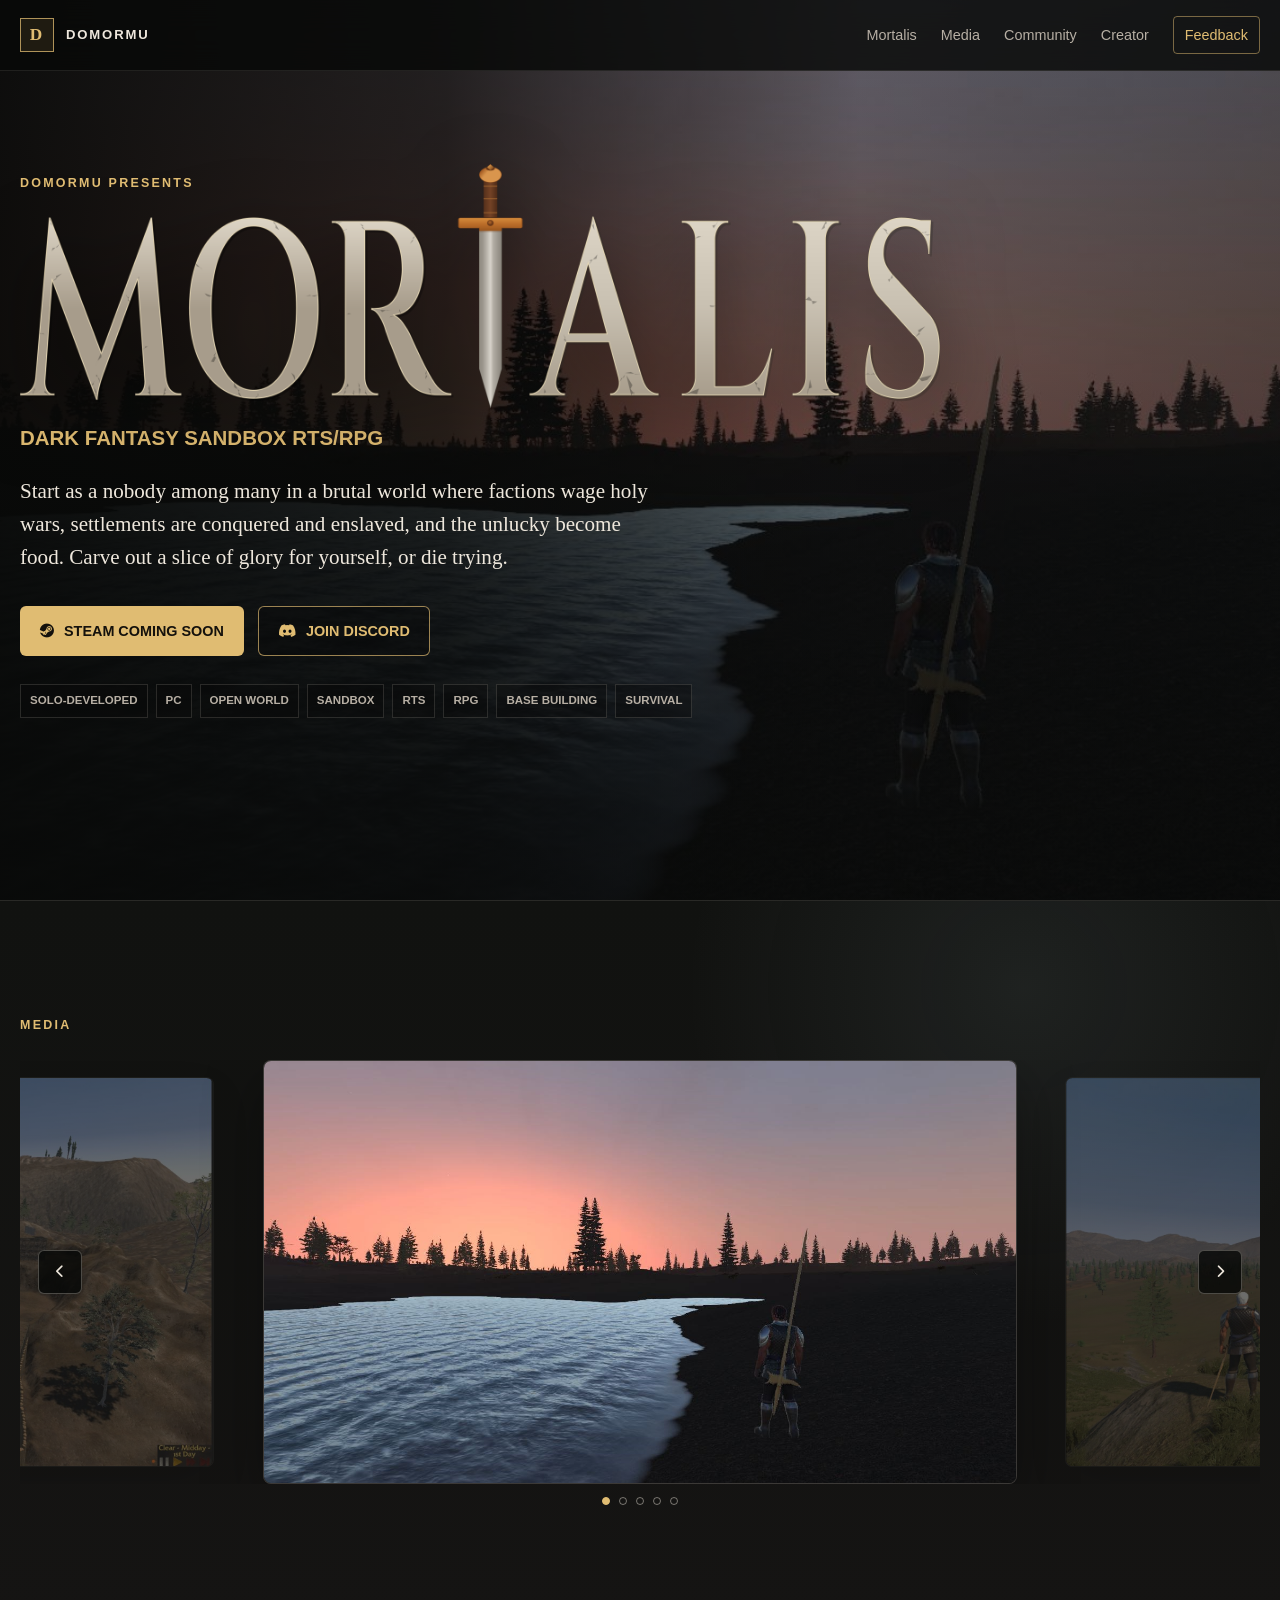
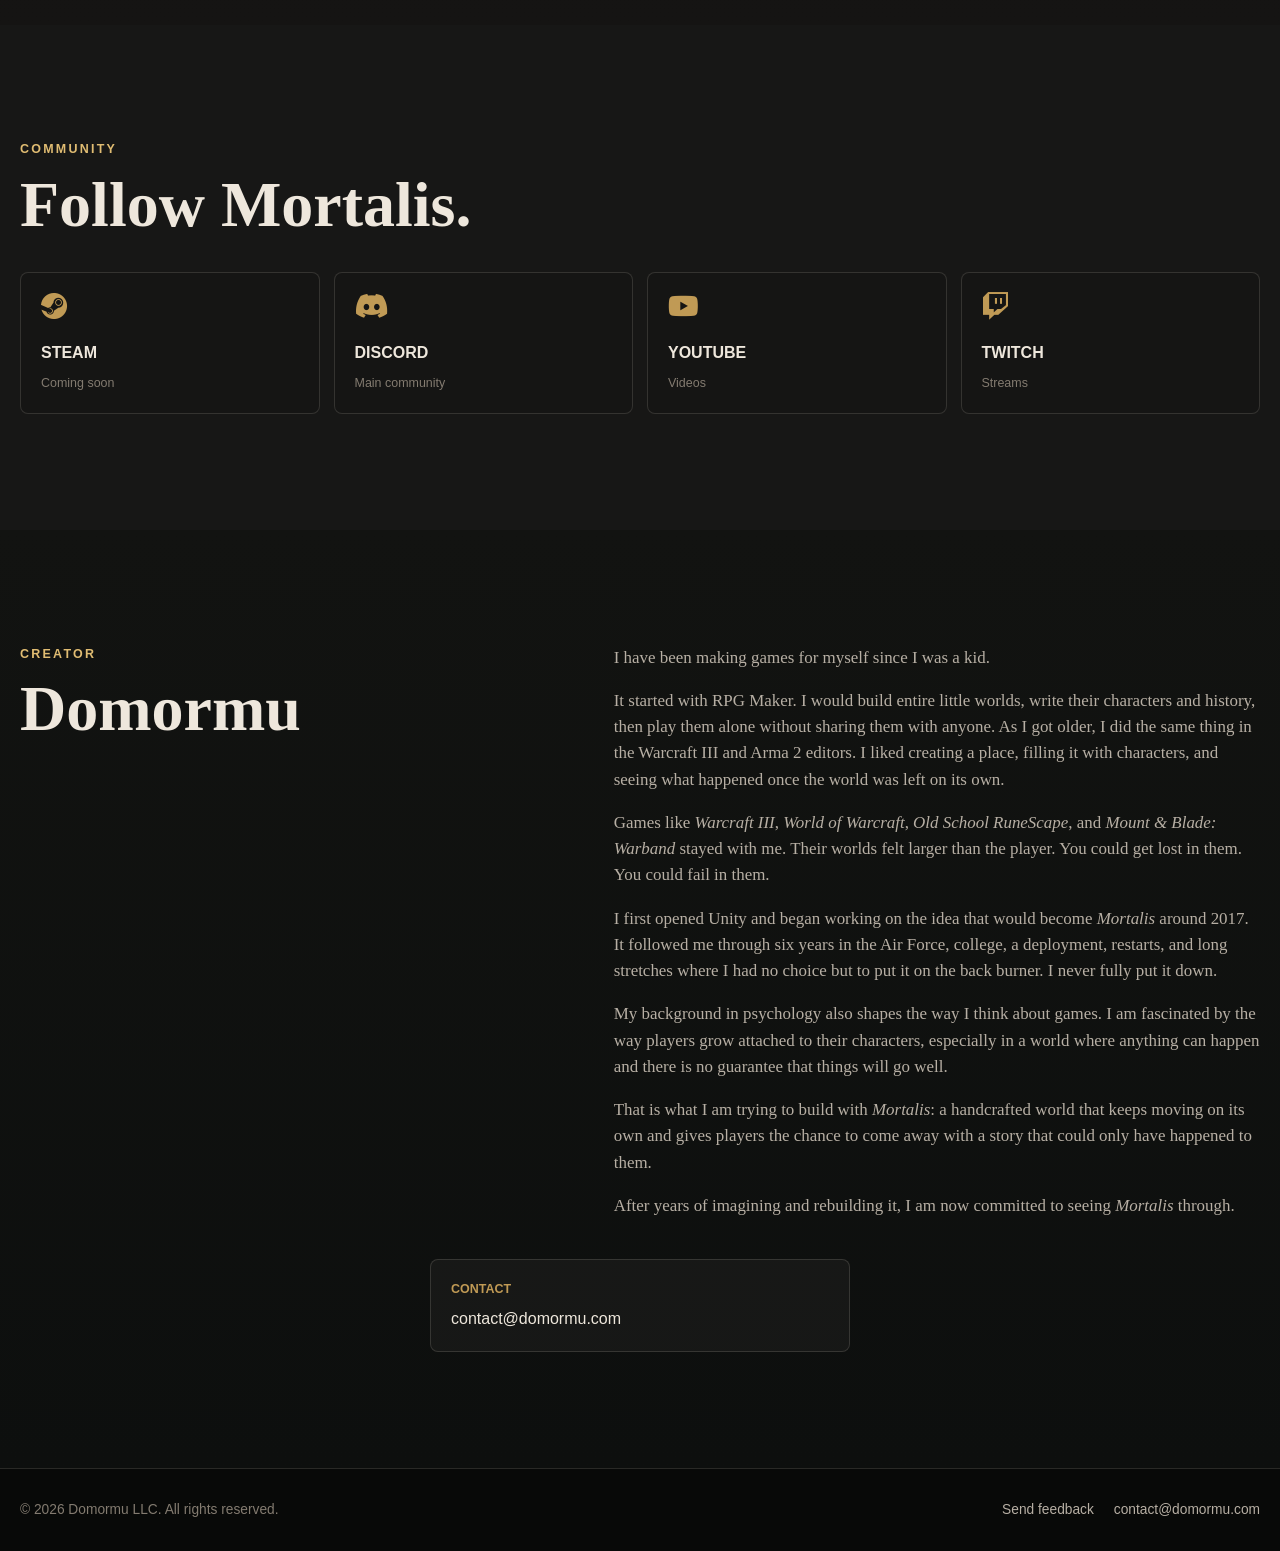
==== index.html @ a72c2c5a "Add Mortalis feedback page" ====
<!DOCTYPE html>
<html lang="en">
<head>
    <meta charset="UTF-8">
    <meta name="viewport" content="width=device-width, initial-scale=1.0">
    <meta name="description" content="Mortalis is a dark fantasy sandbox RTS/RPG from Domormu. Start as a nobody in a brutal world of holy wars, conquest, slavery, hunger, and survival.">
    <meta name="theme-color" content="#0d0f0e">
    <link rel="canonical" href="https://www.domormu.com/">

    <meta property="og:type" content="website">
    <meta property="og:title" content="Mortalis | Domormu">
    <meta property="og:description" content="Start as a nobody in a brutal dark fantasy sandbox where factions wage holy wars and survival comes before glory.">
    <meta property="og:url" content="https://www.domormu.com/">
    <meta property="og:image" content="https://www.domormu.com/assets/mortalis-hero-dusk.jpg">
    <meta property="og:image:alt" content="A lone character standing beside a lake at dusk in Mortalis">

    <meta name="twitter:card" content="summary_large_image">
    <meta name="twitter:title" content="Mortalis | Domormu">
    <meta name="twitter:description" content="A dark fantasy sandbox RTS/RPG by solo developer Domormu.">
    <meta name="twitter:image" content="https://www.domormu.com/assets/mortalis-hero-dusk.jpg">
    <meta name="twitter:image:alt" content="A lone character standing beside a lake at dusk in Mortalis">

    <title>Mortalis | Dark Fantasy Sandbox RTS/RPG by Domormu</title>

    <link rel="stylesheet" href="style.css?v=site-5">
    <script src="media-carousel.js?v=carousel-3" defer></script>
    <link rel="stylesheet" href="https://cdnjs.cloudflare.com/ajax/libs/font-awesome/6.5.2/css/all.min.css">

    <script type="application/ld+json">
    {
        "@context": "https://schema.org",
        "@type": "VideoGame",
        "name": "Mortalis",
        "genre": ["Dark fantasy", "Sandbox", "RTS", "RPG"],
        "gamePlatform": "PC",
        "url": "https://www.domormu.com/",
        "publisher": {
            "@type": "Organization",
            "name": "Domormu LLC",
            "url": "https://www.domormu.com/",
            "email": "contact@domormu.com"
        }
    }
    </script>
</head>
<body>
    <header class="site-header">
        <div class="container header-inner">
            <a class="brand" href="#about" aria-label="Domormu home">
                <span class="brand-mark">D</span>
                <span class="brand-text">Domormu</span>
            </a>

            <nav class="site-nav" aria-label="Primary navigation">
                <a href="#about">Mortalis</a>
                <a href="#media">Media</a>
                <a href="#community">Community</a>
                <a href="#creator">Creator</a>
                <a class="nav-feedback" href="/feedback/">Feedback</a>
            </nav>
        </div>
    </header>

    <main id="top">
        <section id="about" class="hero" aria-labelledby="hero-title">
            <div class="hero-backdrop" aria-hidden="true"></div>
            <div class="container hero-grid">
                <div class="hero-copy">
                    <div class="hero-brand-lockup">
                        <p class="eyebrow">Domormu presents</p>
                        <h1 id="hero-title" class="hero-title">
                            <span class="visually-hidden">Mortalis</span>
                            <img
                                class="hero-logo"
                                src="assets/mortalis-logo.png"
                                alt=""
                                width="2048"
                                height="542"
                                decoding="async">
                        </h1>
                    </div>
                    <p class="hero-subtitle">Dark fantasy sandbox RTS/RPG</p>
                    <p class="hero-text">
                        Start as a nobody among many in a brutal world where factions wage
                        holy wars, settlements are conquered and enslaved, and the unlucky
                        become food. Carve out a slice of glory for yourself, or die trying.
                    </p>

                    <div class="hero-actions" aria-label="Mortalis links">
                        <a class="button primary" href="#about" aria-label="Steam page coming soon">
                            <i class="fa-brands fa-steam" aria-hidden="true"></i>
                            Steam Coming Soon
                        </a>
                        <a class="button secondary" href="https://discord.gg/8gwk2HYz9w" target="_blank" rel="noopener noreferrer">
                            <i class="fa-brands fa-discord" aria-hidden="true"></i>
                            Join Discord
                        </a>
                    </div>

                    <div class="hero-meta" aria-label="Project details">
                        <span>Solo-developed</span>
                        <span>PC</span>
                        <span>Open World</span>
                        <span>Sandbox</span>
                        <span>RTS</span>
                        <span>RPG</span>
                        <span>Base Building</span>
                        <span>Survival</span>
                    </div>
                </div>
            </div>
        </section>

        <section id="media" class="section media-section">
            <div class="container media-heading">
                <p class="eyebrow">Media</p>
            </div>

            <div
                class="container media-carousel"
                data-carousel
                role="region"
                aria-roledescription="carousel"
                aria-label="Mortalis screenshots">
                <div class="media-stage">
                    <div
                        class="media-viewport"
                        data-carousel-viewport
                        tabindex="0"
                        aria-label="Screenshot carousel">
                        <figure class="media-slide" data-carousel-slide>
                            <div class="media-frame">
                                <img
                                    src="assets/mortalis-hero-dusk.jpg"
                                    alt="A lone character standing beside a lake at dusk in Mortalis"
                                    width="1512"
                                    height="795"
                                    loading="lazy"
                                    decoding="async">
                            </div>
                        </figure>

                        <figure class="media-slide" data-carousel-slide>
                            <div class="media-frame">
                                <img
                                    src="assets/mortalis-world-overlook.jpg"
                                    alt="A lone traveler overlooking a lake, forest, and distant mountains in Mortalis"
                                    width="1920"
                                    height="1080"
                                    loading="lazy"
                                    decoding="async">
                            </div>
                        </figure>

                        <figure class="media-slide" data-carousel-slide>
                            <div class="media-frame">
                                <img
                                    src="assets/mortalis-formation-pre-alpha.jpg"
                                    alt="A spear formation facing another group on a wilderness road in Mortalis"
                                    width="1920"
                                    height="1080"
                                    loading="lazy"
                                    decoding="async">
                            </div>
                        </figure>

                        <figure class="media-slide" data-carousel-slide>
                            <div class="media-frame">
                                <img
                                    src="assets/mortalis-dialogue-pre-alpha.jpg"
                                    alt="A conversation with Lady Aemilia Varentos outside an imperial hall in Mortalis"
                                    width="1920"
                                    height="1080"
                                    loading="lazy"
                                    decoding="async">
                            </div>
                        </figure>

                        <figure class="media-slide" data-carousel-slide>
                            <div class="media-frame">
                                <img
                                    src="assets/mortalis-settlement-pre-alpha.jpg"
                                    alt="An overhead view of a fortified settlement and its inhabitants in Mortalis"
                                    width="1920"
                                    height="1080"
                                    loading="lazy"
                                    decoding="async">
                            </div>
                        </figure>
                    </div>

                    <button
                        class="media-arrow media-arrow-previous"
                        type="button"
                        data-carousel-previous
                        aria-label="Previous screenshot">
                        <i class="fa-solid fa-chevron-left" aria-hidden="true"></i>
                    </button>
                    <button
                        class="media-arrow media-arrow-next"
                        type="button"
                        data-carousel-next
                        aria-label="Next screenshot">
                        <i class="fa-solid fa-chevron-right" aria-hidden="true"></i>
                    </button>
                </div>

                <div class="media-dots" role="group" aria-label="Choose screenshot">
                    <button
                        class="media-dot"
                        type="button"
                        data-carousel-dot
                        aria-label="Show screenshot 1"
                        aria-current="true"></button>
                    <button
                        class="media-dot"
                        type="button"
                        data-carousel-dot
                        aria-label="Show screenshot 2"
                        aria-current="false"></button>
                    <button
                        class="media-dot"
                        type="button"
                        data-carousel-dot
                        aria-label="Show screenshot 3"
                        aria-current="false"></button>
                    <button
                        class="media-dot"
                        type="button"
                        data-carousel-dot
                        aria-label="Show screenshot 4"
                        aria-current="false"></button>
                    <button
                        class="media-dot"
                        type="button"
                        data-carousel-dot
                        aria-label="Show screenshot 5"
                        aria-current="false"></button>
                </div>
            </div>
        </section>

        <section id="community" class="section community-section">
            <div class="container">
                <div class="section-heading">
                    <p class="eyebrow">Community</p>
                    <h2>Follow Mortalis.</h2>
                </div>

                <div class="link-grid">
                    <a href="#about" class="social-link" aria-label="Steam page coming soon">
                        <i class="fa-brands fa-steam" aria-hidden="true"></i>
                        <span>Steam</span>
                        <small>Coming soon</small>
                    </a>
                    <a href="https://discord.gg/8gwk2HYz9w" target="_blank" rel="noopener noreferrer" class="social-link">
                        <i class="fa-brands fa-discord" aria-hidden="true"></i>
                        <span>Discord</span>
                        <small>Main community</small>
                    </a>
                    <a href="https://www.youtube.com/@Domormu" target="_blank" rel="noopener noreferrer" class="social-link">
                        <i class="fa-brands fa-youtube" aria-hidden="true"></i>
                        <span>YouTube</span>
                        <small>Videos</small>
                    </a>
                    <a href="https://www.twitch.tv/domormu" target="_blank" rel="noopener noreferrer" class="social-link">
                        <i class="fa-brands fa-twitch" aria-hidden="true"></i>
                        <span>Twitch</span>
                        <small>Streams</small>
                    </a>
                </div>
            </div>
        </section>

        <section id="creator" class="section creator-section">
            <div class="container split">
                <div>
                    <p class="eyebrow">Creator</p>
                    <h2>Domormu</h2>
                </div>
                <div class="section-copy">
                    <p>
                        I have been making games for myself since I was a kid.
                    </p>
                    <p>
                        It started with RPG Maker. I would build entire little worlds, write their
                        characters and history, then play them alone without sharing them with anyone.
                        As I got older, I did the same thing in the Warcraft III and Arma 2 editors.
                        I liked creating a place, filling it with characters, and seeing what happened
                        once the world was left on its own.
                    </p>
                    <p>
                        Games like <em>Warcraft III</em>, <em>World of Warcraft</em>,
                        <em>Old School RuneScape</em>, and <em>Mount &amp; Blade: Warband</em>
                        stayed with me. Their worlds felt larger than the player. You could get lost
                        in them. You could fail in them.
                    </p>
                    <p>
                        I first opened Unity and began working on the idea that would become
                        <em>Mortalis</em> around 2017. It followed me through six years in the
                        Air Force, college, a deployment, restarts, and long stretches where I had
                        no choice but to put it on the back burner. I never fully put it down.
                    </p>
                    <p>
                        My background in psychology also shapes the way I think about games. I am
                        fascinated by the way players grow attached to their characters, especially
                        in a world where anything can happen and there is no guarantee that things
                        will go well.
                    </p>
                    <p>
                        That is what I am trying to build with <em>Mortalis</em>: a handcrafted
                        world that keeps moving on its own and gives players the chance to come away
                        with a story that could only have happened to them.
                    </p>
                    <p>
                        After years of imagining and rebuilding it, I am now committed to seeing
                        <em>Mortalis</em> through.
                    </p>
                </div>
            </div>

            <div class="container contact-grid" aria-label="Contact email">
                <a href="mailto:contact@domormu.com">
                    <span>Contact</span>
                    contact@domormu.com
                </a>
            </div>
        </section>
    </main>

    <footer class="site-footer">
        <div class="container footer-inner">
            <p>&copy; 2026 Domormu LLC. All rights reserved.</p>
            <div class="footer-links">
                <a href="/feedback/">Send feedback</a>
                <a href="mailto:contact@domormu.com">contact@domormu.com</a>
            </div>
        </div>
    </footer>
</body>
</html>
---- style.css ----
:root {
    --bg: #0d0f0e;
    --bg-deep: #080908;
    --panel: #151514;
    --panel-strong: #1f1d19;
    --text: #eee7dc;
    --muted: #b7afa4;
    --dim: #837b70;
    --line: rgba(238, 231, 220, 0.14);
    --brass: #c09a55;
    --brass-bright: #e0bc72;
    --blood: #7f2f2b;
    --steel: #7e9092;
    --shadow: rgba(0, 0, 0, 0.45);
}

* {
    box-sizing: border-box;
}

html {
    scroll-behavior: smooth;
    scroll-padding-top: 82px;
}

body {
    margin: 0;
    background: var(--bg);
    color: var(--text);
    font-family: Georgia, "Times New Roman", serif;
    line-height: 1.55;
}

body::before {
    content: "";
    position: fixed;
    inset: 0;
    pointer-events: none;
    z-index: 10;
    background-image:
        linear-gradient(rgba(255, 255, 255, 0.025) 1px, transparent 1px),
        linear-gradient(90deg, rgba(255, 255, 255, 0.018) 1px, transparent 1px);
    background-size: 48px 48px;
    mix-blend-mode: soft-light;
    opacity: 0.28;
}

a {
    color: inherit;
}

.container {
    width: min(1280px, calc(100% - 40px));
    margin: 0 auto;
}

.site-header {
    position: fixed;
    top: 0;
    left: 0;
    right: 0;
    z-index: 20;
    border-bottom: 1px solid rgba(238, 231, 220, 0.1);
    background: rgba(8, 9, 8, 0.82);
    backdrop-filter: blur(16px);
}

.header-inner {
    min-height: 70px;
    display: flex;
    align-items: center;
    justify-content: space-between;
    gap: 24px;
}

.brand {
    display: inline-flex;
    align-items: center;
    gap: 12px;
    text-decoration: none;
    text-transform: uppercase;
    letter-spacing: 0.14em;
    font-family: Arial, Helvetica, sans-serif;
    font-size: 0.82rem;
    font-weight: 700;
}

.brand-mark {
    width: 34px;
    height: 34px;
    display: inline-grid;
    place-items: center;
    border: 1px solid rgba(224, 188, 114, 0.75);
    color: var(--brass-bright);
    background: rgba(192, 154, 85, 0.12);
    font-family: Georgia, "Times New Roman", serif;
    font-size: 1.08rem;
}

.site-nav {
    display: flex;
    align-items: center;
    gap: 24px;
    font-family: Arial, Helvetica, sans-serif;
    font-size: 0.9rem;
}

.site-nav a {
    color: var(--muted);
    text-decoration: none;
}

.site-nav a:hover,
.site-nav a:focus-visible {
    color: var(--text);
}

.hero {
    position: relative;
    min-height: 100svh;
    display: flex;
    align-items: center;
    overflow: hidden;
    border-bottom: 1px solid var(--line);
    background: var(--bg-deep);
}

.hero-backdrop {
    position: absolute;
    inset: 0;
    background:
        linear-gradient(90deg, rgba(8, 9, 8, 0.96) 0%, rgba(8, 9, 8, 0.8) 35%, rgba(8, 9, 8, 0.24) 67%, rgba(8, 9, 8, 0.38) 100%),
        linear-gradient(180deg, rgba(8, 9, 8, 0.08) 0%, rgba(8, 9, 8, 0.68) 100%),
        url("assets/mortalis-hero-dusk.jpg") center 46% / cover no-repeat;
    transform: scale(1.01);
}

.hero-grid {
    position: relative;
    z-index: 1;
    min-height: 100svh;
    display: grid;
    align-items: center;
    padding: 102px 0 72px;
}

.hero-copy {
    width: min(1160px, 100%);
    transform: translateY(-24px);
}

.eyebrow {
    margin: 0 0 14px;
    color: var(--brass-bright);
    font-family: Arial, Helvetica, sans-serif;
    font-size: 0.78rem;
    font-weight: 700;
    letter-spacing: 0.18em;
    text-transform: uppercase;
}

h1,
h2,
h3,
p {
    margin-top: 0;
}

h1 {
    margin-bottom: 10px;
    font-size: clamp(3rem, 6.15vw, 5.9rem);
    line-height: 0.92;
    font-weight: 700;
    text-transform: uppercase;
    white-space: nowrap;
    text-shadow: 0 18px 50px rgba(0, 0, 0, 0.7);
}

.visually-hidden {
    position: absolute;
    width: 1px;
    height: 1px;
    padding: 0;
    margin: -1px;
    overflow: hidden;
    clip: rect(0, 0, 0, 0);
    white-space: nowrap;
    border: 0;
}

.hero-brand-lockup {
    position: relative;
    width: min(920px, 100%);
    margin-bottom: 14px;
}

.hero-brand-lockup > .eyebrow {
    position: absolute;
    top: clamp(4px, 0.8vw, 12px);
    left: 0;
    z-index: 1;
    margin: 0;
}

.hero-title {
    width: 100%;
    margin: 0;
    line-height: 0;
    text-shadow: none;
}

.hero-logo {
    display: block;
    width: auto;
    max-width: 100%;
    max-height: 28svh;
    height: auto;
    object-fit: contain;
    object-position: left center;
    filter: drop-shadow(0 18px 34px rgba(0, 0, 0, 0.62));
}

h2 {
    margin-bottom: 0;
    font-size: clamp(2.2rem, 5vw, 4.6rem);
    line-height: 0.98;
    font-weight: 700;
}

h3 {
    margin-bottom: 12px;
    font-size: 1.25rem;
    line-height: 1.15;
}

.hero-subtitle {
    margin-bottom: 22px;
    color: var(--brass-bright);
    font-family: Arial, Helvetica, sans-serif;
    font-size: clamp(1rem, 2vw, 1.28rem);
    font-weight: 700;
    text-transform: uppercase;
}

.hero-text {
    max-width: 650px;
    margin-bottom: 32px;
    color: var(--text);
    font-size: clamp(1.12rem, 2vw, 1.32rem);
}

.hero-actions {
    display: flex;
    flex-wrap: wrap;
    gap: 14px;
    margin-bottom: 28px;
}

.button {
    min-height: 48px;
    display: inline-flex;
    align-items: center;
    justify-content: center;
    gap: 10px;
    padding: 13px 19px;
    border: 1px solid transparent;
    border-radius: 6px;
    font-family: Arial, Helvetica, sans-serif;
    font-size: 0.9rem;
    font-weight: 800;
    text-decoration: none;
    text-transform: uppercase;
    transition: transform 160ms ease, border-color 160ms ease, background 160ms ease, color 160ms ease;
}

.button:hover,
.button:focus-visible {
    transform: translateY(-2px);
}

.button.primary {
    background: var(--brass-bright);
    color: #14110c;
}

.button.secondary {
    border-color: rgba(224, 188, 114, 0.68);
    color: var(--brass-bright);
    background: rgba(8, 9, 8, 0.3);
}

.hero-meta {
    width: min(1060px, 100%);
    display: flex;
    flex-wrap: wrap;
    gap: 8px;
    font-family: Arial, Helvetica, sans-serif;
    font-size: 0.72rem;
    font-weight: 700;
    text-transform: uppercase;
}

.hero-meta span {
    padding: 7px 9px;
    border: 1px solid rgba(238, 231, 220, 0.14);
    background: rgba(8, 9, 8, 0.4);
    color: var(--muted);
}

.section {
    padding: clamp(72px, 9vw, 118px) 0;
}

.split {
    display: grid;
    grid-template-columns: minmax(0, 0.78fr) minmax(280px, 1fr);
    gap: clamp(32px, 7vw, 90px);
    align-items: start;
}

.section-copy {
    color: var(--muted);
    font-size: 1.06rem;
}

.section-copy p:last-child {
    margin-bottom: 0;
}

.media-section {
    overflow: hidden;
    background:
        radial-gradient(circle at 80% 12%, rgba(126, 144, 146, 0.12), transparent 28%),
        linear-gradient(180deg, #111210 0%, #151413 100%);
}

.media-heading {
    margin-bottom: 24px;
}

.media-heading .eyebrow {
    margin-bottom: 0;
}

.media-stage {
    position: relative;
}

.media-viewport {
    --media-slide-width: min(78%, 1040px);
    display: grid;
    grid-auto-flow: column;
    grid-auto-columns: var(--media-slide-width);
    gap: 18px;
    overflow-x: auto;
    padding-inline: calc((100% - var(--media-slide-width)) / 2);
    overscroll-behavior-x: contain;
    scroll-snap-type: x mandatory;
    scrollbar-width: none;
}

.media-viewport::-webkit-scrollbar {
    display: none;
}

.media-viewport:focus-visible {
    outline: 2px solid var(--brass-bright);
    outline-offset: 4px;
}

.media-slide {
    min-width: 0;
    margin: 0;
    opacity: 0.38;
    cursor: pointer;
    transform: scale(0.92);
    scroll-snap-align: center;
    scroll-snap-stop: always;
    transition: opacity 240ms ease, transform 240ms ease;
}

.media-slide:hover {
    opacity: 0.62;
}

.media-slide.is-active {
    opacity: 1;
    cursor: default;
    transform: scale(1);
}

.media-frame {
    width: 100%;
    overflow: hidden;
    aspect-ratio: 16 / 9;
    border: 1px solid var(--line);
    border-radius: 8px;
    background: rgba(8, 9, 8, 0.42);
    box-shadow: 0 18px 44px rgba(0, 0, 0, 0.24);
}

.media-slide.is-active .media-frame {
    border-color: rgba(238, 231, 220, 0.2);
    box-shadow: 0 22px 58px rgba(0, 0, 0, 0.38);
}

.media-frame img,
.media-frame iframe,
.media-frame video {
    display: block;
    width: 100%;
    height: 100%;
    border: 0;
    object-fit: cover;
}

.media-arrow {
    position: absolute;
    top: 50%;
    z-index: 3;
    width: 44px;
    height: 44px;
    display: grid;
    place-items: center;
    padding: 0;
    border: 1px solid rgba(238, 231, 220, 0.28);
    border-radius: 6px;
    background: rgba(8, 9, 8, 0.82);
    color: var(--text);
    cursor: pointer;
    transform: translateY(-50%);
    transition: border-color 160ms ease, background 160ms ease, color 160ms ease;
}

.media-arrow:hover,
.media-arrow:focus-visible {
    border-color: var(--brass-bright);
    background: rgba(8, 9, 8, 0.96);
    color: var(--brass-bright);
}

.media-arrow:focus-visible {
    outline: 2px solid var(--brass-bright);
    outline-offset: 3px;
}

.media-arrow:disabled {
    opacity: 0;
    pointer-events: none;
}

.media-arrow-previous {
    left: 18px;
}

.media-arrow-next {
    right: 18px;
}

.media-dots {
    min-height: 18px;
    display: flex;
    align-items: center;
    justify-content: center;
    gap: 9px;
    margin-top: 8px;
}

.media-dot {
    width: 8px;
    height: 8px;
    padding: 0;
    border: 1px solid rgba(238, 231, 220, 0.46);
    border-radius: 50%;
    background: transparent;
    cursor: pointer;
    transition: border-color 160ms ease, background 160ms ease, transform 160ms ease;
}

.media-dot:hover,
.media-dot:focus-visible {
    border-color: var(--brass-bright);
    transform: scale(1.2);
}

.media-dot:focus-visible {
    outline: 2px solid var(--brass-bright);
    outline-offset: 3px;
}

.media-dot[aria-current="true"] {
    border-color: var(--brass-bright);
    background: var(--brass-bright);
}

@media (max-width: 720px) {
    .media-viewport {
        --media-slide-width: 88%;
        gap: 10px;
    }

    .media-arrow {
        width: 42px;
        height: 42px;
    }

    .media-arrow-previous {
        left: 8px;
    }

    .media-arrow-next {
        right: 8px;
    }
}

/* Branded not-found page */
.error-page {
    min-height: 100svh;
    display: flex;
    flex-direction: column;
    background:
        linear-gradient(90deg, rgba(8, 9, 8, 0.96), rgba(8, 9, 8, 0.72)),
        linear-gradient(180deg, rgba(8, 9, 8, 0.26), rgba(8, 9, 8, 0.94)),
        url("assets/mortalis-hero-dusk.jpg") center 46% / cover fixed no-repeat;
}

.error-page .site-header {
    position: relative;
}

.not-found-main {
    flex: 1;
    display: grid;
    align-items: center;
    padding: 48px 0;
}

.not-found-panel {
    width: min(720px, 100%);
    padding: clamp(30px, 5vw, 48px);
    border: 1px solid rgba(238, 231, 220, 0.15);
    background: rgba(8, 9, 8, 0.82);
    box-shadow: 0 28px 80px rgba(0, 0, 0, 0.46);
    backdrop-filter: blur(12px);
}

.not-found-code {
    margin: 0 0 8px;
    color: var(--brass-bright);
    font-family: Arial, Helvetica, sans-serif;
    font-size: 0.78rem;
    font-weight: 700;
    letter-spacing: 0.22em;
    text-transform: uppercase;
}

.not-found-panel h1 {
    max-width: 640px;
    margin-bottom: 22px;
    font-size: clamp(3rem, 7vw, 5.3rem);
    line-height: 0.9;
    white-space: normal;
    overflow-wrap: anywhere;
}

.not-found-copy {
    max-width: 590px;
    margin-bottom: 30px;
    color: var(--muted);
    font-size: clamp(1.05rem, 2vw, 1.24rem);
}

@media (max-width: 720px) {
    .not-found-main {
        padding: 36px 0;
    }

    .not-found-panel {
        padding: 28px 24px;
    }
}

.community-section {
    background: #171716;
}

.section-heading {
    max-width: 720px;
    margin-bottom: 36px;
}

.link-grid {
    display: grid;
    grid-template-columns: repeat(4, minmax(0, 1fr));
    gap: 14px;
}

.social-link {
    min-height: 142px;
    display: flex;
    flex-direction: column;
    justify-content: flex-end;
    gap: 8px;
    padding: 20px;
    border: 1px solid var(--line);
    border-radius: 8px;
    background: var(--panel);
    color: var(--text);
    text-decoration: none;
    transition: transform 160ms ease, border-color 160ms ease, background 160ms ease;
}

.social-link:hover,
.social-link:focus-visible {
    transform: translateY(-3px);
    border-color: rgba(224, 188, 114, 0.62);
    background: var(--panel-strong);
}

.social-link i {
    margin-bottom: auto;
    font-size: 1.7rem;
    color: var(--brass);
}

.social-link span {
    font-family: Arial, Helvetica, sans-serif;
    font-weight: 800;
    text-transform: uppercase;
}

.social-link small {
    color: var(--dim);
    font-family: Arial, Helvetica, sans-serif;
    font-size: 0.78rem;
}

.social-link:hover .fa-discord {
    color: #5865f2;
}

.social-link:hover .fa-youtube {
    color: #ff2d20;
}

.social-link:hover .fa-twitch {
    color: #9146ff;
}

.social-link:hover .fa-steam {
    color: #66c0f4;
}

.creator-section {
    background:
        linear-gradient(180deg, #121311, #0d0f0e);
}

.contact-grid {
    display: grid;
    grid-template-columns: minmax(0, 1fr);
    gap: 14px;
    margin-top: 40px;
    max-width: 420px;
}

.contact-grid a {
    display: grid;
    gap: 7px;
    padding: 20px;
    border: 1px solid var(--line);
    border-radius: 8px;
    background: rgba(238, 231, 220, 0.04);
    color: var(--text);
    font-family: Arial, Helvetica, sans-serif;
    text-decoration: none;
}

.contact-grid a:hover,
.contact-grid a:focus-visible {
    border-color: rgba(224, 188, 114, 0.58);
}

.contact-grid span {
    color: var(--brass);
    font-size: 0.78rem;
    font-weight: 800;
    text-transform: uppercase;
}

.site-footer {
    border-top: 1px solid var(--line);
    background: var(--bg-deep);
    color: var(--dim);
    font-family: Arial, Helvetica, sans-serif;
    font-size: 0.86rem;
}

.footer-inner {
    min-height: 82px;
    display: flex;
    align-items: center;
    justify-content: space-between;
    gap: 18px;
}

.footer-inner p {
    margin-bottom: 0;
}

.footer-inner a {
    color: var(--muted);
    text-decoration: none;
}

.footer-inner a:hover,
.footer-inner a:focus-visible {
    color: var(--text);
}

@media (max-width: 980px) {
    h1 {
        white-space: normal;
    }

    .link-grid,
    .contact-grid {
        grid-template-columns: repeat(2, minmax(0, 1fr));
    }

    .split {
        grid-template-columns: 1fr;
    }
}

@media (max-width: 720px) {
    html {
        scroll-padding-top: 92px;
    }

    .container {
        width: min(100% - 28px, 1280px);
    }

    .header-inner {
        min-height: auto;
        padding: 15px 0;
        align-items: flex-start;
        flex-direction: column;
        gap: 14px;
    }

    .site-nav {
        width: 100%;
        justify-content: space-between;
        gap: 8px;
        font-size: 0.76rem;
    }

    .hero-grid {
        padding-top: 138px;
    }

    .hero-copy {
        transform: none;
    }

    h1 {
        font-size: clamp(2.75rem, 11vw, 4.4rem);
    }

    .hero-brand-lockup > .eyebrow {
        font-size: 0.68rem;
        letter-spacing: 0.13em;
    }

    .hero-backdrop {
        background:
            linear-gradient(180deg, rgba(8, 9, 8, 0.7) 0%, rgba(8, 9, 8, 0.52) 38%, rgba(8, 9, 8, 0.9) 100%),
            linear-gradient(90deg, rgba(8, 9, 8, 0.82), rgba(8, 9, 8, 0.28)),
            url("assets/mortalis-hero-dusk.jpg") 68% center / cover no-repeat;
    }

    .hero-actions,
    .button {
        width: 100%;
    }

    .link-grid,
    .contact-grid {
        grid-template-columns: 1fr;
    }

    .footer-inner {
        padding: 22px 0;
        align-items: flex-start;
        flex-direction: column;
    }
}

/* Mortalis feedback */
.nav-feedback {
    padding: 7px 11px;
    border: 1px solid rgba(224, 188, 114, 0.5);
    border-radius: 4px;
    color: var(--brass-bright) !important;
}

.nav-feedback:hover,
.nav-feedback:focus-visible,
.nav-feedback[aria-current="page"] {
    border-color: var(--brass-bright);
    background: rgba(192, 154, 85, 0.12);
}

.footer-links {
    display: flex;
    align-items: center;
    gap: 20px;
}

.feedback-page {
    min-height: 100svh;
    background:
        radial-gradient(circle at 76% 8%, rgba(126, 144, 146, 0.11), transparent 28%),
        linear-gradient(180deg, #111210 0%, var(--bg) 480px);
}

.feedback-page .site-header {
    position: relative;
}

.feedback-main {
    padding: clamp(54px, 7vw, 88px) 0 clamp(72px, 9vw, 112px);
}

.feedback-intro {
    max-width: 780px;
    margin-bottom: 32px;
}

.feedback-intro h1 {
    margin-bottom: 22px;
    font-size: clamp(2.8rem, 7vw, 5.4rem);
    line-height: 0.92;
    white-space: normal;
}

.feedback-lede {
    max-width: 700px;
    margin-bottom: 18px;
    color: var(--muted);
    font-size: clamp(1.08rem, 2vw, 1.25rem);
}

.feedback-notes {
    display: flex;
    flex-wrap: wrap;
    gap: 8px;
    margin: 0;
    padding: 0;
    list-style: none;
    color: var(--muted);
    font-family: Arial, Helvetica, sans-serif;
    font-size: 0.78rem;
    font-weight: 700;
    text-transform: uppercase;
}

.feedback-notes li {
    padding: 7px 10px;
    border: 1px solid var(--line);
    background: rgba(238, 231, 220, 0.035);
}

.feedback-shell {
    overflow: hidden;
    border: 1px solid rgba(238, 231, 220, 0.16);
    border-radius: 8px;
    background: #f7f5f0;
    box-shadow: 0 28px 76px rgba(0, 0, 0, 0.34);
}

.feedback-frame {
    display: block;
    width: 100%;
    min-height: 720px;
    border: 0;
    background: #f7f5f0;
}

.feedback-fallback {
    display: flex;
    align-items: center;
    justify-content: space-between;
    gap: 20px;
    padding: 18px 20px;
    border-top: 1px solid rgba(13, 15, 14, 0.12);
    background: #ebe7df;
    color: #35312b;
    font-family: Arial, Helvetica, sans-serif;
    font-size: 0.86rem;
}

.feedback-fallback p {
    margin: 0;
}

.feedback-fallback a {
    flex: 0 0 auto;
    color: #5f461e;
    font-weight: 800;
}

@media (max-width: 720px) {
    .site-nav {
        overflow-x: auto;
        justify-content: flex-start;
        padding-bottom: 2px;
        scrollbar-width: none;
    }

    .site-nav::-webkit-scrollbar {
        display: none;
    }

    .site-nav a {
        flex: 0 0 auto;
    }

    .feedback-main {
        padding-top: 42px;
    }

    .feedback-frame {
        min-height: 760px;
    }

    .feedback-fallback {
        align-items: flex-start;
        flex-direction: column;
        gap: 8px;
    }

    .footer-links {
        align-items: flex-start;
        flex-direction: column;
        gap: 10px;
    }
}
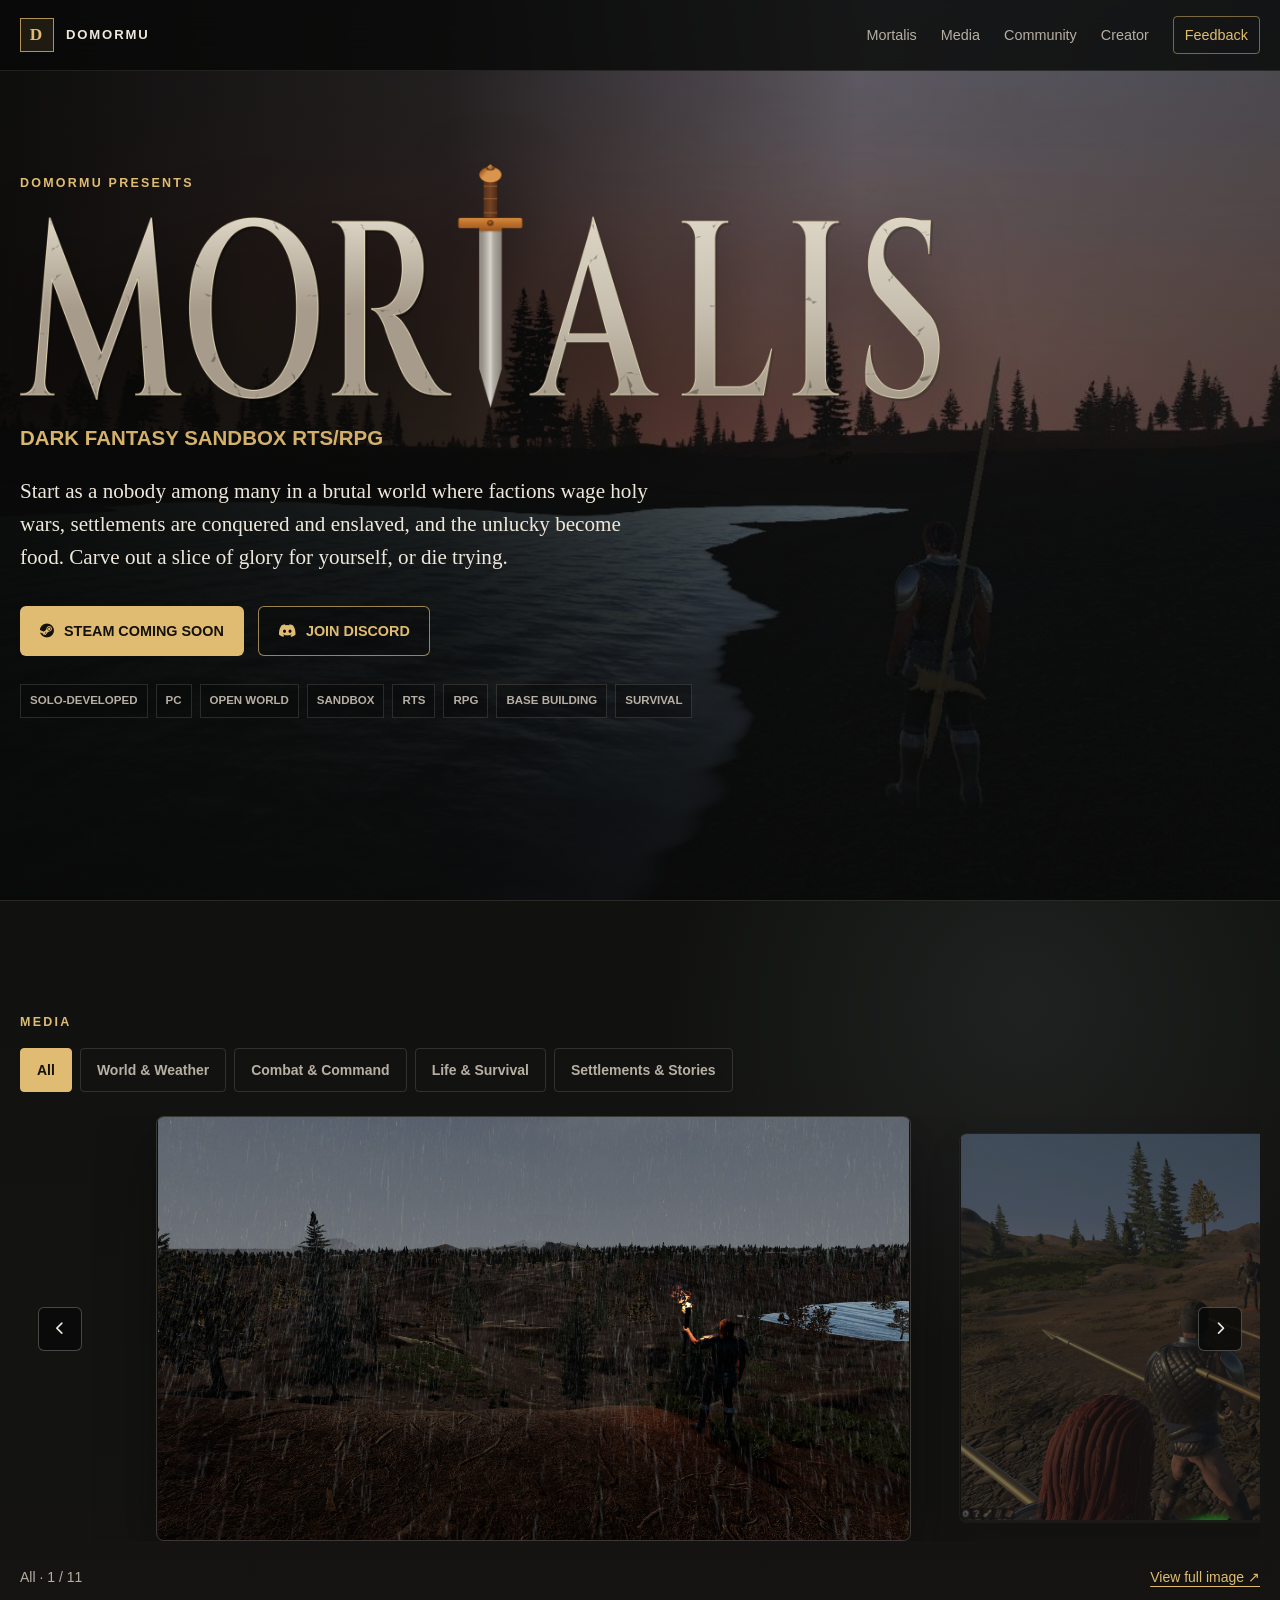
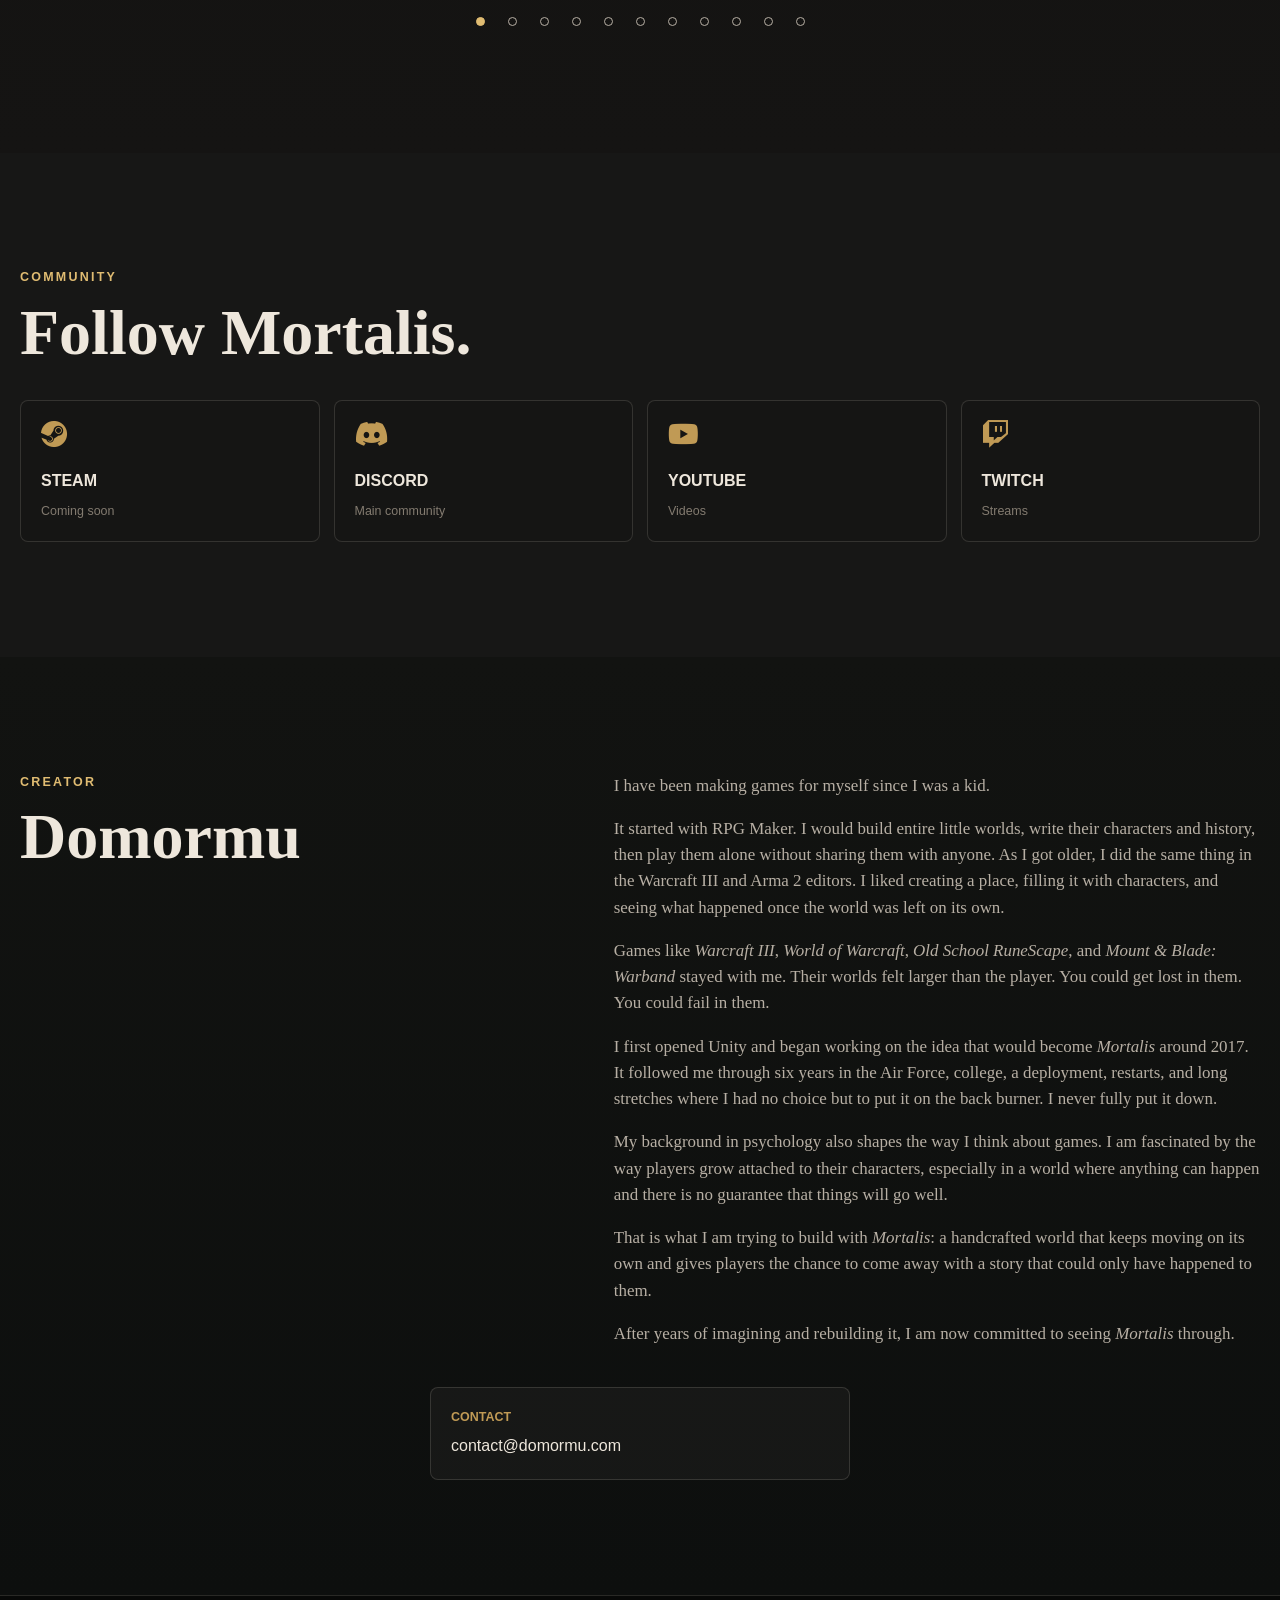
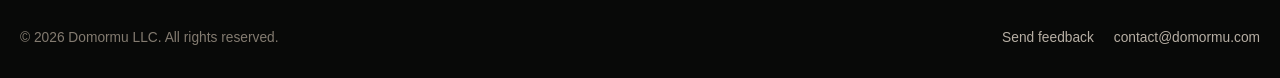
==== commit 573023ae: "Add curated Mortalis screenshots and category filters" ====
--- a/index.html
+++ b/index.html
@@ -22,8 +22,8 @@
 
     <title>Mortalis | Dark Fantasy Sandbox RTS/RPG by Domormu</title>
 
-    <link rel="stylesheet" href="style.css?v=site-5">
-    <script src="media-carousel.js?v=carousel-3" defer></script>
+    <link rel="stylesheet" href="style.css?v=media-20260907">
+    <script src="media-carousel.js?v=media-20260907" defer></script>
     <link rel="stylesheet" href="https://cdnjs.cloudflare.com/ajax/libs/font-awesome/6.5.2/css/all.min.css">
 
     <script type="application/ld+json">
@@ -111,134 +111,90 @@
             </div>
         </section>
 
-        <section id="media" class="section media-section">
-            <div class="container media-heading">
-                <p class="eyebrow">Media</p>
-            </div>
-
-            <div
-                class="container media-carousel"
-                data-carousel
-                role="region"
-                aria-roledescription="carousel"
-                aria-label="Mortalis screenshots">
-                <div class="media-stage">
-                    <div
-                        class="media-viewport"
-                        data-carousel-viewport
-                        tabindex="0"
-                        aria-label="Screenshot carousel">
-                        <figure class="media-slide" data-carousel-slide>
-                            <div class="media-frame">
-                                <img
-                                    src="assets/mortalis-hero-dusk.jpg"
-                                    alt="A lone character standing beside a lake at dusk in Mortalis"
-                                    width="1512"
-                                    height="795"
-                                    loading="lazy"
-                                    decoding="async">
-                            </div>
-                        </figure>
-
-                        <figure class="media-slide" data-carousel-slide>
-                            <div class="media-frame">
-                                <img
-                                    src="assets/mortalis-world-overlook.jpg"
-                                    alt="A lone traveler overlooking a lake, forest, and distant mountains in Mortalis"
-                                    width="1920"
-                                    height="1080"
-                                    loading="lazy"
-                                    decoding="async">
-                            </div>
-                        </figure>
-
-                        <figure class="media-slide" data-carousel-slide>
-                            <div class="media-frame">
-                                <img
-                                    src="assets/mortalis-formation-pre-alpha.jpg"
-                                    alt="A spear formation facing another group on a wilderness road in Mortalis"
-                                    width="1920"
-                                    height="1080"
-                                    loading="lazy"
-                                    decoding="async">
-                            </div>
-                        </figure>
-
-                        <figure class="media-slide" data-carousel-slide>
-                            <div class="media-frame">
-                                <img
-                                    src="assets/mortalis-dialogue-pre-alpha.jpg"
-                                    alt="A conversation with Lady Aemilia Varentos outside an imperial hall in Mortalis"
-                                    width="1920"
-                                    height="1080"
-                                    loading="lazy"
-                                    decoding="async">
-                            </div>
-                        </figure>
-
-                        <figure class="media-slide" data-carousel-slide>
-                            <div class="media-frame">
-                                <img
-                                    src="assets/mortalis-settlement-pre-alpha.jpg"
-                                    alt="An overhead view of a fortified settlement and its inhabitants in Mortalis"
-                                    width="1920"
-                                    height="1080"
-                                    loading="lazy"
-                                    decoding="async">
-                            </div>
-                        </figure>
-                    </div>
-
-                    <button
-                        class="media-arrow media-arrow-previous"
-                        type="button"
-                        data-carousel-previous
-                        aria-label="Previous screenshot">
-                        <i class="fa-solid fa-chevron-left" aria-hidden="true"></i>
-                    </button>
-                    <button
-                        class="media-arrow media-arrow-next"
-                        type="button"
-                        data-carousel-next
-                        aria-label="Next screenshot">
-                        <i class="fa-solid fa-chevron-right" aria-hidden="true"></i>
-                    </button>
-                </div>
-
-                <div class="media-dots" role="group" aria-label="Choose screenshot">
-                    <button
-                        class="media-dot"
-                        type="button"
-                        data-carousel-dot
-                        aria-label="Show screenshot 1"
-                        aria-current="true"></button>
-                    <button
-                        class="media-dot"
-                        type="button"
-                        data-carousel-dot
-                        aria-label="Show screenshot 2"
-                        aria-current="false"></button>
-                    <button
-                        class="media-dot"
-                        type="button"
-                        data-carousel-dot
-                        aria-label="Show screenshot 3"
-                        aria-current="false"></button>
-                    <button
-                        class="media-dot"
-                        type="button"
-                        data-carousel-dot
-                        aria-label="Show screenshot 4"
-                        aria-current="false"></button>
-                    <button
-                        class="media-dot"
-                        type="button"
-                        data-carousel-dot
-                        aria-label="Show screenshot 5"
-                        aria-current="false"></button>
+        <section id="media" class="section media-section" aria-labelledby="media-title">
+            <div class="container media-heading">
+                <h2 id="media-title" class="eyebrow">Media</h2>
+                <div class="media-filters" data-media-filters role="group" aria-label="Filter screenshots" hidden>
+                    <button class="media-filter" type="button" data-media-filter="all" aria-pressed="true" aria-controls="media-viewport">All</button>
+                    <button class="media-filter" type="button" data-media-filter="world" aria-pressed="false" aria-controls="media-viewport">World &amp; Weather</button>
+                    <button class="media-filter" type="button" data-media-filter="combat" aria-pressed="false" aria-controls="media-viewport">Combat &amp; Command</button>
+                    <button class="media-filter" type="button" data-media-filter="life" aria-pressed="false" aria-controls="media-viewport">Life &amp; Survival</button>
+                    <button class="media-filter" type="button" data-media-filter="stories" aria-pressed="false" aria-controls="media-viewport">Settlements &amp; Stories</button>
                 </div>
-            </div>
-        </section>
+            </div>
+            <div class="container media-carousel" data-carousel role="region" aria-roledescription="carousel" aria-label="Mortalis screenshots">
+                <div class="media-stage">
+                    <div id="media-viewport" class="media-viewport" data-carousel-viewport tabindex="0" aria-label="Screenshot carousel. Use left and right arrow keys to browse.">
+                        <figure class="media-slide" data-carousel-slide data-category="world">
+                            <div class="media-frame">
+                                <img src="assets/mortalis-torch-rain.jpg" alt="A traveler raising a burning torch over a rain-soaked valley in Mortalis" width="2560" height="1440" loading="lazy" decoding="async">
+                            </div>
+                        </figure>
+                        <figure class="media-slide" data-carousel-slide data-category="combat">
+                            <div class="media-frame">
+                                <img src="assets/mortalis-formation-pre-alpha.jpg" alt="A spear formation facing another group on a wilderness road in Mortalis" width="1920" height="1080" loading="lazy" decoding="async">
+                            </div>
+                        </figure>
+                        <figure class="media-slide" data-carousel-slide data-category="stories">
+                            <div class="media-frame">
+                                <img src="assets/mortalis-dialogue-pre-alpha.jpg" alt="A conversation with Lady Aemilia Varentos outside an imperial hall in Mortalis" width="1920" height="1080" loading="lazy" decoding="async">
+                            </div>
+                        </figure>
+                        <figure class="media-slide" data-carousel-slide data-category="life">
+                            <div class="media-frame">
+                                <img src="assets/mortalis-mining.jpg" alt="A character swinging a pickaxe at a rock outcrop in Mortalis" width="2560" height="1440" loading="lazy" decoding="async">
+                            </div>
+                        </figure>
+                        <figure class="media-slide" data-carousel-slide data-category="world">
+                            <div class="media-frame">
+                                <img src="assets/mortalis-clear-overlook.jpg" alt="An armored traveler resting above a forested valley and distant mountains in Mortalis" width="2560" height="1440" loading="lazy" decoding="async">
+                            </div>
+                        </figure>
+                        <figure class="media-slide" data-carousel-slide data-category="stories">
+                            <div class="media-frame">
+                                <img src="assets/mortalis-settlement-pre-alpha.jpg" alt="An overhead view of a fortified settlement and its inhabitants in Mortalis" width="1920" height="1084" loading="lazy" decoding="async">
+                            </div>
+                        </figure>
+                        <figure class="media-slide" data-carousel-slide data-category="combat">
+                            <div class="media-frame">
+                                <img src="assets/mortalis-shield-formation.jpg" alt="Shield-bearing troops gathered near siege equipment and wooden defenses in Mortalis" width="2560" height="1440" loading="lazy" decoding="async">
+                            </div>
+                        </figure>
+                        <figure class="media-slide" data-carousel-slide data-category="life">
+                            <div class="media-frame">
+                                <img src="assets/mortalis-tesserae.jpg" alt="A friendly game of Tesserae between Maro and Hedon in Mortalis" width="2560" height="1440" loading="lazy" decoding="async">
+                            </div>
+                        </figure>
+                        <figure class="media-slide" data-carousel-slide data-category="world">
+                            <div class="media-frame">
+                                <img src="assets/mortalis-hero-dusk.jpg" alt="A lone character standing beside a lake at dusk in Mortalis" width="1511" height="790" loading="lazy" decoding="async">
+                            </div>
+                        </figure>
+                        <figure class="media-slide" data-carousel-slide data-category="life">
+                            <div class="media-frame">
+                                <img src="assets/mortalis-board-game.jpg" alt="A friendly board game between Maro and Hedon in Mortalis" width="2560" height="1440" loading="lazy" decoding="async">
+                            </div>
+                        </figure>
+                        <figure class="media-slide" data-carousel-slide data-category="world">
+                            <div class="media-frame">
+                                <img src="assets/mortalis-world-overlook.jpg" alt="A lone traveler overlooking a lake, forest, and distant mountains in Mortalis" width="1920" height="1080" loading="lazy" decoding="async">
+                            </div>
+                        </figure>
+                    </div>
+                    <button class="media-arrow media-arrow-previous" type="button" data-carousel-previous aria-label="Previous screenshot" hidden>
+                        <i class="fa-solid fa-chevron-left" aria-hidden="true"></i>
+                    </button>
+                    <button class="media-arrow media-arrow-next" type="button" data-carousel-next aria-label="Next screenshot" hidden>
+                        <i class="fa-solid fa-chevron-right" aria-hidden="true"></i>
+                    </button>
+                </div>
+                <div class="media-toolbar" data-media-toolbar hidden>
+                    <p class="media-status" data-media-status role="status" aria-live="polite" aria-atomic="true"></p>
+                    <a class="media-original" data-media-original href="assets/mortalis-torch-rain.jpg" target="_blank" rel="noopener">View full image <span aria-hidden="true">↗</span><span class="visually-hidden"> (opens in a new tab)</span></a>
+                </div>
+                <div class="media-dots" data-media-dots role="group" aria-label="Choose screenshot" hidden></div>
+            </div>
+        </section>
 
         <section id="community" class="section community-section">
             <div class="container">
--- a/style.css
+++ b/style.css
@@ -1,516 +1,518 @@
-:root {
-    --bg: #0d0f0e;
-    --bg-deep: #080908;
-    --panel: #151514;
-    --panel-strong: #1f1d19;
-    --text: #eee7dc;
-    --muted: #b7afa4;
-    --dim: #837b70;
-    --line: rgba(238, 231, 220, 0.14);
-    --brass: #c09a55;
-    --brass-bright: #e0bc72;
-    --blood: #7f2f2b;
-    --steel: #7e9092;
-    --shadow: rgba(0, 0, 0, 0.45);
-}
-
-* {
-    box-sizing: border-box;
-}
-
-html {
-    scroll-behavior: smooth;
-    scroll-padding-top: 82px;
-}
-
-body {
-    margin: 0;
-    background: var(--bg);
-    color: var(--text);
-    font-family: Georgia, "Times New Roman", serif;
-    line-height: 1.55;
-}
-
-body::before {
-    content: "";
-    position: fixed;
-    inset: 0;
-    pointer-events: none;
-    z-index: 10;
-    background-image:
-        linear-gradient(rgba(255, 255, 255, 0.025) 1px, transparent 1px),
-        linear-gradient(90deg, rgba(255, 255, 255, 0.018) 1px, transparent 1px);
-    background-size: 48px 48px;
-    mix-blend-mode: soft-light;
-    opacity: 0.28;
-}
-
-a {
-    color: inherit;
-}
-
-.container {
-    width: min(1280px, calc(100% - 40px));
-    margin: 0 auto;
-}
-
-.site-header {
-    position: fixed;
-    top: 0;
-    left: 0;
-    right: 0;
-    z-index: 20;
-    border-bottom: 1px solid rgba(238, 231, 220, 0.1);
-    background: rgba(8, 9, 8, 0.82);
-    backdrop-filter: blur(16px);
-}
-
-.header-inner {
-    min-height: 70px;
-    display: flex;
-    align-items: center;
-    justify-content: space-between;
-    gap: 24px;
-}
-
-.brand {
-    display: inline-flex;
-    align-items: center;
-    gap: 12px;
-    text-decoration: none;
-    text-transform: uppercase;
-    letter-spacing: 0.14em;
-    font-family: Arial, Helvetica, sans-serif;
-    font-size: 0.82rem;
-    font-weight: 700;
-}
-
-.brand-mark {
-    width: 34px;
-    height: 34px;
-    display: inline-grid;
-    place-items: center;
-    border: 1px solid rgba(224, 188, 114, 0.75);
-    color: var(--brass-bright);
-    background: rgba(192, 154, 85, 0.12);
-    font-family: Georgia, "Times New Roman", serif;
-    font-size: 1.08rem;
-}
-
-.site-nav {
-    display: flex;
-    align-items: center;
-    gap: 24px;
-    font-family: Arial, Helvetica, sans-serif;
-    font-size: 0.9rem;
-}
-
-.site-nav a {
-    color: var(--muted);
-    text-decoration: none;
-}
-
-.site-nav a:hover,
-.site-nav a:focus-visible {
-    color: var(--text);
-}
-
-.hero {
-    position: relative;
-    min-height: 100svh;
-    display: flex;
-    align-items: center;
-    overflow: hidden;
-    border-bottom: 1px solid var(--line);
-    background: var(--bg-deep);
-}
-
-.hero-backdrop {
-    position: absolute;
-    inset: 0;
-    background:
-        linear-gradient(90deg, rgba(8, 9, 8, 0.96) 0%, rgba(8, 9, 8, 0.8) 35%, rgba(8, 9, 8, 0.24) 67%, rgba(8, 9, 8, 0.38) 100%),
-        linear-gradient(180deg, rgba(8, 9, 8, 0.08) 0%, rgba(8, 9, 8, 0.68) 100%),
-        url("assets/mortalis-hero-dusk.jpg") center 46% / cover no-repeat;
-    transform: scale(1.01);
-}
-
-.hero-grid {
-    position: relative;
-    z-index: 1;
-    min-height: 100svh;
-    display: grid;
-    align-items: center;
-    padding: 102px 0 72px;
-}
-
-.hero-copy {
-    width: min(1160px, 100%);
-    transform: translateY(-24px);
-}
-
-.eyebrow {
-    margin: 0 0 14px;
-    color: var(--brass-bright);
-    font-family: Arial, Helvetica, sans-serif;
-    font-size: 0.78rem;
-    font-weight: 700;
-    letter-spacing: 0.18em;
-    text-transform: uppercase;
-}
-
-h1,
-h2,
-h3,
-p {
-    margin-top: 0;
-}
-
-h1 {
-    margin-bottom: 10px;
-    font-size: clamp(3rem, 6.15vw, 5.9rem);
-    line-height: 0.92;
-    font-weight: 700;
-    text-transform: uppercase;
-    white-space: nowrap;
-    text-shadow: 0 18px 50px rgba(0, 0, 0, 0.7);
-}
-
-.visually-hidden {
-    position: absolute;
-    width: 1px;
-    height: 1px;
-    padding: 0;
-    margin: -1px;
-    overflow: hidden;
-    clip: rect(0, 0, 0, 0);
-    white-space: nowrap;
-    border: 0;
-}
-
-.hero-brand-lockup {
-    position: relative;
-    width: min(920px, 100%);
-    margin-bottom: 14px;
-}
-
-.hero-brand-lockup > .eyebrow {
-    position: absolute;
-    top: clamp(4px, 0.8vw, 12px);
-    left: 0;
-    z-index: 1;
-    margin: 0;
-}
-
-.hero-title {
-    width: 100%;
-    margin: 0;
-    line-height: 0;
-    text-shadow: none;
-}
-
-.hero-logo {
-    display: block;
-    width: auto;
-    max-width: 100%;
-    max-height: 28svh;
-    height: auto;
-    object-fit: contain;
-    object-position: left center;
-    filter: drop-shadow(0 18px 34px rgba(0, 0, 0, 0.62));
-}
-
-h2 {
-    margin-bottom: 0;
-    font-size: clamp(2.2rem, 5vw, 4.6rem);
-    line-height: 0.98;
-    font-weight: 700;
-}
-
-h3 {
-    margin-bottom: 12px;
-    font-size: 1.25rem;
-    line-height: 1.15;
-}
-
-.hero-subtitle {
-    margin-bottom: 22px;
-    color: var(--brass-bright);
-    font-family: Arial, Helvetica, sans-serif;
-    font-size: clamp(1rem, 2vw, 1.28rem);
-    font-weight: 700;
-    text-transform: uppercase;
-}
-
-.hero-text {
-    max-width: 650px;
-    margin-bottom: 32px;
-    color: var(--text);
-    font-size: clamp(1.12rem, 2vw, 1.32rem);
-}
-
-.hero-actions {
-    display: flex;
-    flex-wrap: wrap;
-    gap: 14px;
-    margin-bottom: 28px;
-}
-
-.button {
-    min-height: 48px;
-    display: inline-flex;
-    align-items: center;
-    justify-content: center;
-    gap: 10px;
-    padding: 13px 19px;
-    border: 1px solid transparent;
-    border-radius: 6px;
-    font-family: Arial, Helvetica, sans-serif;
-    font-size: 0.9rem;
-    font-weight: 800;
-    text-decoration: none;
-    text-transform: uppercase;
-    transition: transform 160ms ease, border-color 160ms ease, background 160ms ease, color 160ms ease;
-}
-
-.button:hover,
-.button:focus-visible {
-    transform: translateY(-2px);
-}
-
-.button.primary {
-    background: var(--brass-bright);
-    color: #14110c;
-}
-
-.button.secondary {
-    border-color: rgba(224, 188, 114, 0.68);
-    color: var(--brass-bright);
-    background: rgba(8, 9, 8, 0.3);
-}
-
-.hero-meta {
-    width: min(1060px, 100%);
-    display: flex;
-    flex-wrap: wrap;
-    gap: 8px;
-    font-family: Arial, Helvetica, sans-serif;
-    font-size: 0.72rem;
-    font-weight: 700;
-    text-transform: uppercase;
-}
-
-.hero-meta span {
-    padding: 7px 9px;
-    border: 1px solid rgba(238, 231, 220, 0.14);
-    background: rgba(8, 9, 8, 0.4);
-    color: var(--muted);
-}
-
-.section {
-    padding: clamp(72px, 9vw, 118px) 0;
-}
-
-.split {
-    display: grid;
-    grid-template-columns: minmax(0, 0.78fr) minmax(280px, 1fr);
-    gap: clamp(32px, 7vw, 90px);
-    align-items: start;
-}
-
-.section-copy {
-    color: var(--muted);
-    font-size: 1.06rem;
-}
-
-.section-copy p:last-child {
-    margin-bottom: 0;
-}
-
-.media-section {
-    overflow: hidden;
-    background:
-        radial-gradient(circle at 80% 12%, rgba(126, 144, 146, 0.12), transparent 28%),
-        linear-gradient(180deg, #111210 0%, #151413 100%);
-}
-
-.media-heading {
-    margin-bottom: 24px;
-}
-
-.media-heading .eyebrow {
-    margin-bottom: 0;
-}
-
-.media-stage {
-    position: relative;
-}
-
-.media-viewport {
-    --media-slide-width: min(78%, 1040px);
-    display: grid;
-    grid-auto-flow: column;
-    grid-auto-columns: var(--media-slide-width);
-    gap: 18px;
-    overflow-x: auto;
-    padding-inline: calc((100% - var(--media-slide-width)) / 2);
-    overscroll-behavior-x: contain;
-    scroll-snap-type: x mandatory;
-    scrollbar-width: none;
-}
-
-.media-viewport::-webkit-scrollbar {
-    display: none;
-}
-
-.media-viewport:focus-visible {
-    outline: 2px solid var(--brass-bright);
-    outline-offset: 4px;
-}
-
-.media-slide {
-    min-width: 0;
-    margin: 0;
-    opacity: 0.38;
-    cursor: pointer;
-    transform: scale(0.92);
-    scroll-snap-align: center;
-    scroll-snap-stop: always;
-    transition: opacity 240ms ease, transform 240ms ease;
-}
-
-.media-slide:hover {
-    opacity: 0.62;
-}
-
-.media-slide.is-active {
-    opacity: 1;
-    cursor: default;
-    transform: scale(1);
-}
-
-.media-frame {
-    width: 100%;
-    overflow: hidden;
-    aspect-ratio: 16 / 9;
-    border: 1px solid var(--line);
-    border-radius: 8px;
-    background: rgba(8, 9, 8, 0.42);
-    box-shadow: 0 18px 44px rgba(0, 0, 0, 0.24);
-}
-
-.media-slide.is-active .media-frame {
-    border-color: rgba(238, 231, 220, 0.2);
-    box-shadow: 0 22px 58px rgba(0, 0, 0, 0.38);
-}
-
-.media-frame img,
-.media-frame iframe,
-.media-frame video {
-    display: block;
-    width: 100%;
-    height: 100%;
-    border: 0;
-    object-fit: cover;
-}
-
-.media-arrow {
-    position: absolute;
-    top: 50%;
-    z-index: 3;
-    width: 44px;
-    height: 44px;
-    display: grid;
-    place-items: center;
-    padding: 0;
-    border: 1px solid rgba(238, 231, 220, 0.28);
-    border-radius: 6px;
-    background: rgba(8, 9, 8, 0.82);
-    color: var(--text);
-    cursor: pointer;
-    transform: translateY(-50%);
-    transition: border-color 160ms ease, background 160ms ease, color 160ms ease;
-}
-
-.media-arrow:hover,
-.media-arrow:focus-visible {
-    border-color: var(--brass-bright);
-    background: rgba(8, 9, 8, 0.96);
-    color: var(--brass-bright);
-}
-
-.media-arrow:focus-visible {
-    outline: 2px solid var(--brass-bright);
-    outline-offset: 3px;
-}
-
-.media-arrow:disabled {
-    opacity: 0;
-    pointer-events: none;
-}
-
-.media-arrow-previous {
-    left: 18px;
-}
-
-.media-arrow-next {
-    right: 18px;
-}
-
+:root {
+
+    --bg: #0d0f0e;
+    --bg-deep: #080908;
+    --panel: #151514;
+    --panel-strong: #1f1d19;
+    --text: #eee7dc;
+    --muted: #b7afa4;
+    --dim: #837b70;
+    --line: rgba(238, 231, 220, 0.14);
+    --brass: #c09a55;
+    --brass-bright: #e0bc72;
+    --blood: #7f2f2b;
+    --steel: #7e9092;
+    --shadow: rgba(0, 0, 0, 0.45);
+}
+
+* {
+    box-sizing: border-box;
+}
+
+html {
+    scroll-behavior: smooth;
+    scroll-padding-top: 82px;
+}
+
+body {
+    margin: 0;
+    background: var(--bg);
+    color: var(--text);
+    font-family: Georgia, "Times New Roman", serif;
+    line-height: 1.55;
+}
+
+body::before {
+    content: "";
+    position: fixed;
+    inset: 0;
+    pointer-events: none;
+    z-index: 10;
+    background-image:
+        linear-gradient(rgba(255, 255, 255, 0.025) 1px, transparent 1px),
+        linear-gradient(90deg, rgba(255, 255, 255, 0.018) 1px, transparent 1px);
+    background-size: 48px 48px;
+    mix-blend-mode: soft-light;
+    opacity: 0.28;
+}
+
+a {
+    color: inherit;
+}
+
+.container {
+    width: min(1280px, calc(100% - 40px));
+    margin: 0 auto;
+}
+
+.site-header {
+    position: fixed;
+    top: 0;
+    left: 0;
+    right: 0;
+    z-index: 20;
+    border-bottom: 1px solid rgba(238, 231, 220, 0.1);
+    background: rgba(8, 9, 8, 0.82);
+    backdrop-filter: blur(16px);
+}
+
+.header-inner {
+    min-height: 70px;
+    display: flex;
+    align-items: center;
+    justify-content: space-between;
+    gap: 24px;
+}
+
+.brand {
+    display: inline-flex;
+    align-items: center;
+    gap: 12px;
+    text-decoration: none;
+    text-transform: uppercase;
+    letter-spacing: 0.14em;
+    font-family: Arial, Helvetica, sans-serif;
+    font-size: 0.82rem;
+    font-weight: 700;
+}
+
+.brand-mark {
+    width: 34px;
+    height: 34px;
+    display: inline-grid;
+    place-items: center;
+    border: 1px solid rgba(224, 188, 114, 0.75);
+    color: var(--brass-bright);
+    background: rgba(192, 154, 85, 0.12);
+    font-family: Georgia, "Times New Roman", serif;
+    font-size: 1.08rem;
+}
+
+.site-nav {
+    display: flex;
+    align-items: center;
+    gap: 24px;
+    font-family: Arial, Helvetica, sans-serif;
+    font-size: 0.9rem;
+}
+
+.site-nav a {
+    color: var(--muted);
+    text-decoration: none;
+}
+
+.site-nav a:hover,
+.site-nav a:focus-visible {
+    color: var(--text);
+}
+
+.hero {
+    position: relative;
+    min-height: 100svh;
+    display: flex;
+    align-items: center;
+    overflow: hidden;
+    border-bottom: 1px solid var(--line);
+    background: var(--bg-deep);
+}
+
+.hero-backdrop {
+    position: absolute;
+    inset: 0;
+    background:
+        linear-gradient(90deg, rgba(8, 9, 8, 0.96) 0%, rgba(8, 9, 8, 0.8) 35%, rgba(8, 9, 8, 0.24) 67%, rgba(8, 9, 8, 0.38) 100%),
+        linear-gradient(180deg, rgba(8, 9, 8, 0.08) 0%, rgba(8, 9, 8, 0.68) 100%),
+        url("assets/mortalis-hero-dusk.jpg") center 46% / cover no-repeat;
+    transform: scale(1.01);
+}
+
+.hero-grid {
+    position: relative;
+    z-index: 1;
+    min-height: 100svh;
+    display: grid;
+    align-items: center;
+    padding: 102px 0 72px;
+}
+
+.hero-copy {
+    width: min(1160px, 100%);
+    transform: translateY(-24px);
+}
+
+.eyebrow {
+    margin: 0 0 14px;
+    color: var(--brass-bright);
+    font-family: Arial, Helvetica, sans-serif;
+    font-size: 0.78rem;
+    font-weight: 700;
+    letter-spacing: 0.18em;
+    text-transform: uppercase;
+}
+
+h1,
+h2,
+h3,
+p {
+    margin-top: 0;
+}
+
+h1 {
+    margin-bottom: 10px;
+    font-size: clamp(3rem, 6.15vw, 5.9rem);
+    line-height: 0.92;
+    font-weight: 700;
+    text-transform: uppercase;
+    white-space: nowrap;
+    text-shadow: 0 18px 50px rgba(0, 0, 0, 0.7);
+}
+
+.visually-hidden {
+    position: absolute;
+    width: 1px;
+    height: 1px;
+    padding: 0;
+    margin: -1px;
+    overflow: hidden;
+    clip: rect(0, 0, 0, 0);
+    white-space: nowrap;
+    border: 0;
+}
+
+.hero-brand-lockup {
+    position: relative;
+    width: min(920px, 100%);
+    margin-bottom: 14px;
+}
+
+.hero-brand-lockup > .eyebrow {
+    position: absolute;
+    top: clamp(4px, 0.8vw, 12px);
+    left: 0;
+    z-index: 1;
+    margin: 0;
+}
+
+.hero-title {
+    width: 100%;
+    margin: 0;
+    line-height: 0;
+    text-shadow: none;
+}
+
+.hero-logo {
+    display: block;
+    width: auto;
+    max-width: 100%;
+    max-height: 28svh;
+    height: auto;
+    object-fit: contain;
+    object-position: left center;
+    filter: drop-shadow(0 18px 34px rgba(0, 0, 0, 0.62));
+}
+
+h2 {
+    margin-bottom: 0;
+    font-size: clamp(2.2rem, 5vw, 4.6rem);
+    line-height: 0.98;
+    font-weight: 700;
+}
+
+h3 {
+    margin-bottom: 12px;
+    font-size: 1.25rem;
+    line-height: 1.15;
+}
+
+.hero-subtitle {
+    margin-bottom: 22px;
+    color: var(--brass-bright);
+    font-family: Arial, Helvetica, sans-serif;
+    font-size: clamp(1rem, 2vw, 1.28rem);
+    font-weight: 700;
+    text-transform: uppercase;
+}
+
+.hero-text {
+    max-width: 650px;
+    margin-bottom: 32px;
+    color: var(--text);
+    font-size: clamp(1.12rem, 2vw, 1.32rem);
+}
+
+.hero-actions {
+    display: flex;
+    flex-wrap: wrap;
+    gap: 14px;
+    margin-bottom: 28px;
+}
+
+.button {
+    min-height: 48px;
+    display: inline-flex;
+    align-items: center;
+    justify-content: center;
+    gap: 10px;
+    padding: 13px 19px;
+    border: 1px solid transparent;
+    border-radius: 6px;
+    font-family: Arial, Helvetica, sans-serif;
+    font-size: 0.9rem;
+    font-weight: 800;
+    text-decoration: none;
+    text-transform: uppercase;
+    transition: transform 160ms ease, border-color 160ms ease, background 160ms ease, color 160ms ease;
+}
+
+.button:hover,
+.button:focus-visible {
+    transform: translateY(-2px);
+}
+
+.button.primary {
+    background: var(--brass-bright);
+    color: #14110c;
+}
+
+.button.secondary {
+    border-color: rgba(224, 188, 114, 0.68);
+    color: var(--brass-bright);
+    background: rgba(8, 9, 8, 0.3);
+}
+
+.hero-meta {
+    width: min(1060px, 100%);
+    display: flex;
+    flex-wrap: wrap;
+    gap: 8px;
+    font-family: Arial, Helvetica, sans-serif;
+    font-size: 0.72rem;
+    font-weight: 700;
+    text-transform: uppercase;
+}
+
+.hero-meta span {
+    padding: 7px 9px;
+    border: 1px solid rgba(238, 231, 220, 0.14);
+    background: rgba(8, 9, 8, 0.4);
+    color: var(--muted);
+}
+
+.section {
+    padding: clamp(72px, 9vw, 118px) 0;
+}
+
+.split {
+    display: grid;
+    grid-template-columns: minmax(0, 0.78fr) minmax(280px, 1fr);
+    gap: clamp(32px, 7vw, 90px);
+    align-items: start;
+}
+
+.section-copy {
+    color: var(--muted);
+    font-size: 1.06rem;
+}
+
+.section-copy p:last-child {
+    margin-bottom: 0;
+}
+
+.media-section {
+    overflow: hidden;
+    background:
+        radial-gradient(circle at 80% 12%, rgba(126, 144, 146, 0.12), transparent 28%),
+        linear-gradient(180deg, #111210 0%, #151413 100%);
+}
+
+.media-heading {
+    margin-bottom: 24px;
+}
+
+.media-heading .eyebrow {
+    margin-bottom: 0;
+}
+
+.media-stage {
+    position: relative;
+}
+
+.media-viewport {
+    position: relative;
+    --media-slide-width: min(78%, 1040px);
+    display: grid;
+    grid-auto-flow: column;
+    grid-auto-columns: var(--media-slide-width);
+    gap: 18px;
+    overflow-x: auto;
+    padding-inline: calc((100% - var(--media-slide-width)) / 2);
+    overscroll-behavior-x: contain;
+    scroll-snap-type: x mandatory;
+    scrollbar-width: none;
+}
+
+.media-viewport::-webkit-scrollbar {
+    display: none;
+}
+
+.media-viewport:focus-visible {
+    outline: 2px solid var(--brass-bright);
+    outline-offset: 4px;
+}
+
+.media-slide {
+    min-width: 0;
+    margin: 0;
+    opacity: 1;
+    cursor: pointer;
+    transform: scale(1);
+    scroll-snap-align: center;
+    scroll-snap-stop: always;
+    transition: opacity 240ms ease, transform 240ms ease;
+}
+
+.media-slide:hover {
+    opacity: 0.62;
+}
+
+.media-slide.is-active {
+    opacity: 1;
+    cursor: default;
+    transform: scale(1);
+}
+
+.media-frame {
+    width: 100%;
+    overflow: hidden;
+    aspect-ratio: 16 / 9;
+    border: 1px solid var(--line);
+    border-radius: 8px;
+    background: rgba(8, 9, 8, 0.42);
+    box-shadow: 0 18px 44px rgba(0, 0, 0, 0.24);
+}
+
+.media-slide.is-active .media-frame {
+    border-color: rgba(238, 231, 220, 0.2);
+    box-shadow: 0 22px 58px rgba(0, 0, 0, 0.38);
+}
+
+.media-frame img,
+.media-frame iframe,
+.media-frame video {
+    display: block;
+    width: 100%;
+    height: 100%;
+    border: 0;
+    object-fit: contain;
+}
+
+.media-arrow {
+    position: absolute;
+    top: 50%;
+    z-index: 3;
+    width: 44px;
+    height: 44px;
+    display: grid;
+    place-items: center;
+    padding: 0;
+    border: 1px solid rgba(238, 231, 220, 0.28);
+    border-radius: 6px;
+    background: rgba(8, 9, 8, 0.82);
+    color: var(--text);
+    cursor: pointer;
+    transform: translateY(-50%);
+    transition: border-color 160ms ease, background 160ms ease, color 160ms ease;
+}
+
+.media-arrow:hover,
+.media-arrow:focus-visible {
+    border-color: var(--brass-bright);
+    background: rgba(8, 9, 8, 0.96);
+    color: var(--brass-bright);
+}
+
+.media-arrow:focus-visible {
+    outline: 2px solid var(--brass-bright);
+    outline-offset: 3px;
+}
+
+.media-arrow:disabled {
+    opacity: 0;
+    pointer-events: none;
+}
+
+.media-arrow-previous {
+    left: 18px;
+}
+
+.media-arrow-next {
+    right: 18px;
+}
+
 .media-dots {
-    min-height: 18px;
-    display: flex;
-    align-items: center;
-    justify-content: center;
-    gap: 9px;
-    margin-top: 8px;
-}
-
-.media-dot {
-    width: 8px;
-    height: 8px;
-    padding: 0;
-    border: 1px solid rgba(238, 231, 220, 0.46);
-    border-radius: 50%;
-    background: transparent;
-    cursor: pointer;
-    transition: border-color 160ms ease, background 160ms ease, transform 160ms ease;
-}
-
-.media-dot:hover,
-.media-dot:focus-visible {
-    border-color: var(--brass-bright);
-    transform: scale(1.2);
-}
-
-.media-dot:focus-visible {
-    outline: 2px solid var(--brass-bright);
-    outline-offset: 3px;
-}
-
-.media-dot[aria-current="true"] {
-    border-color: var(--brass-bright);
-    background: var(--brass-bright);
-}
-
+    min-height: 18px;
+    display: flex;
+    align-items: center;
+    justify-content: center;
+    gap: 9px;
+    margin-top: 8px;
+}
+
+.media-dot {
+    width: 8px;
+    height: 8px;
+    padding: 0;
+    border: 1px solid rgba(238, 231, 220, 0.46);
+    border-radius: 50%;
+    background: transparent;
+    cursor: pointer;
+    transition: border-color 160ms ease, background 160ms ease, transform 160ms ease;
+}
+
+.media-dot:hover,
+.media-dot:focus-visible {
+    border-color: var(--brass-bright);
+    transform: scale(1.2);
+}
+
+.media-dot:focus-visible {
+    outline: 2px solid var(--brass-bright);
+    outline-offset: 3px;
+}
+
+.media-dot[aria-current="true"] {
+    border-color: var(--brass-bright);
+    background: var(--brass-bright);
+}
+
 @media (max-width: 720px) {
-    .media-viewport {
-        --media-slide-width: 88%;
-        gap: 10px;
-    }
-
-    .media-arrow {
-        width: 42px;
-        height: 42px;
-    }
-
-    .media-arrow-previous {
-        left: 8px;
-    }
-
-    .media-arrow-next {
-        right: 8px;
-    }
+    .media-viewport {
+        --media-slide-width: 88%;
+        gap: 10px;
+    }
+
+    .media-arrow {
+        width: 42px;
+        height: 42px;
+    }
+
+    .media-arrow-previous {
+        left: 8px;
+    }
+
+    .media-arrow-next {
+        right: 8px;
+    }
 }
 
 /* Branded not-found page */
@@ -579,223 +581,223 @@
         padding: 28px 24px;
     }
 }
-
-.community-section {
-    background: #171716;
-}
-
-.section-heading {
-    max-width: 720px;
-    margin-bottom: 36px;
-}
-
-.link-grid {
-    display: grid;
-    grid-template-columns: repeat(4, minmax(0, 1fr));
-    gap: 14px;
-}
-
-.social-link {
-    min-height: 142px;
-    display: flex;
-    flex-direction: column;
-    justify-content: flex-end;
-    gap: 8px;
-    padding: 20px;
-    border: 1px solid var(--line);
-    border-radius: 8px;
-    background: var(--panel);
-    color: var(--text);
-    text-decoration: none;
-    transition: transform 160ms ease, border-color 160ms ease, background 160ms ease;
-}
-
-.social-link:hover,
-.social-link:focus-visible {
-    transform: translateY(-3px);
-    border-color: rgba(224, 188, 114, 0.62);
-    background: var(--panel-strong);
-}
-
-.social-link i {
-    margin-bottom: auto;
-    font-size: 1.7rem;
-    color: var(--brass);
-}
-
-.social-link span {
-    font-family: Arial, Helvetica, sans-serif;
-    font-weight: 800;
-    text-transform: uppercase;
-}
-
-.social-link small {
-    color: var(--dim);
-    font-family: Arial, Helvetica, sans-serif;
-    font-size: 0.78rem;
-}
-
-.social-link:hover .fa-discord {
-    color: #5865f2;
-}
-
-.social-link:hover .fa-youtube {
-    color: #ff2d20;
-}
-
-.social-link:hover .fa-twitch {
-    color: #9146ff;
-}
-
-.social-link:hover .fa-steam {
-    color: #66c0f4;
-}
-
-.creator-section {
-    background:
-        linear-gradient(180deg, #121311, #0d0f0e);
-}
-
-.contact-grid {
-    display: grid;
-    grid-template-columns: minmax(0, 1fr);
-    gap: 14px;
-    margin-top: 40px;
-    max-width: 420px;
-}
-
-.contact-grid a {
-    display: grid;
-    gap: 7px;
-    padding: 20px;
-    border: 1px solid var(--line);
-    border-radius: 8px;
-    background: rgba(238, 231, 220, 0.04);
-    color: var(--text);
-    font-family: Arial, Helvetica, sans-serif;
-    text-decoration: none;
-}
-
-.contact-grid a:hover,
-.contact-grid a:focus-visible {
-    border-color: rgba(224, 188, 114, 0.58);
-}
-
-.contact-grid span {
-    color: var(--brass);
-    font-size: 0.78rem;
-    font-weight: 800;
-    text-transform: uppercase;
-}
-
-.site-footer {
-    border-top: 1px solid var(--line);
-    background: var(--bg-deep);
-    color: var(--dim);
-    font-family: Arial, Helvetica, sans-serif;
-    font-size: 0.86rem;
-}
-
-.footer-inner {
-    min-height: 82px;
-    display: flex;
-    align-items: center;
-    justify-content: space-between;
-    gap: 18px;
-}
-
-.footer-inner p {
-    margin-bottom: 0;
-}
-
-.footer-inner a {
-    color: var(--muted);
-    text-decoration: none;
-}
-
-.footer-inner a:hover,
-.footer-inner a:focus-visible {
-    color: var(--text);
-}
-
-@media (max-width: 980px) {
-    h1 {
-        white-space: normal;
-    }
-
-    .link-grid,
-    .contact-grid {
-        grid-template-columns: repeat(2, minmax(0, 1fr));
-    }
-
-    .split {
-        grid-template-columns: 1fr;
-    }
-}
-
-@media (max-width: 720px) {
-    html {
-        scroll-padding-top: 92px;
-    }
-
-    .container {
-        width: min(100% - 28px, 1280px);
-    }
-
-    .header-inner {
-        min-height: auto;
-        padding: 15px 0;
-        align-items: flex-start;
-        flex-direction: column;
-        gap: 14px;
-    }
-
-    .site-nav {
-        width: 100%;
-        justify-content: space-between;
-        gap: 8px;
-        font-size: 0.76rem;
-    }
-
-    .hero-grid {
-        padding-top: 138px;
-    }
-
-    .hero-copy {
-        transform: none;
-    }
-
-    h1 {
-        font-size: clamp(2.75rem, 11vw, 4.4rem);
-    }
-
-    .hero-brand-lockup > .eyebrow {
-        font-size: 0.68rem;
-        letter-spacing: 0.13em;
-    }
-
-    .hero-backdrop {
-        background:
-            linear-gradient(180deg, rgba(8, 9, 8, 0.7) 0%, rgba(8, 9, 8, 0.52) 38%, rgba(8, 9, 8, 0.9) 100%),
-            linear-gradient(90deg, rgba(8, 9, 8, 0.82), rgba(8, 9, 8, 0.28)),
-            url("assets/mortalis-hero-dusk.jpg") 68% center / cover no-repeat;
-    }
-
-    .hero-actions,
-    .button {
-        width: 100%;
-    }
-
-    .link-grid,
-    .contact-grid {
-        grid-template-columns: 1fr;
-    }
-
-    .footer-inner {
-        padding: 22px 0;
-        align-items: flex-start;
-        flex-direction: column;
-    }
+
+.community-section {
+    background: #171716;
+}
+
+.section-heading {
+    max-width: 720px;
+    margin-bottom: 36px;
+}
+
+.link-grid {
+    display: grid;
+    grid-template-columns: repeat(4, minmax(0, 1fr));
+    gap: 14px;
+}
+
+.social-link {
+    min-height: 142px;
+    display: flex;
+    flex-direction: column;
+    justify-content: flex-end;
+    gap: 8px;
+    padding: 20px;
+    border: 1px solid var(--line);
+    border-radius: 8px;
+    background: var(--panel);
+    color: var(--text);
+    text-decoration: none;
+    transition: transform 160ms ease, border-color 160ms ease, background 160ms ease;
+}
+
+.social-link:hover,
+.social-link:focus-visible {
+    transform: translateY(-3px);
+    border-color: rgba(224, 188, 114, 0.62);
+    background: var(--panel-strong);
+}
+
+.social-link i {
+    margin-bottom: auto;
+    font-size: 1.7rem;
+    color: var(--brass);
+}
+
+.social-link span {
+    font-family: Arial, Helvetica, sans-serif;
+    font-weight: 800;
+    text-transform: uppercase;
+}
+
+.social-link small {
+    color: var(--dim);
+    font-family: Arial, Helvetica, sans-serif;
+    font-size: 0.78rem;
+}
+
+.social-link:hover .fa-discord {
+    color: #5865f2;
+}
+
+.social-link:hover .fa-youtube {
+    color: #ff2d20;
+}
+
+.social-link:hover .fa-twitch {
+    color: #9146ff;
+}
+
+.social-link:hover .fa-steam {
+    color: #66c0f4;
+}
+
+.creator-section {
+    background:
+        linear-gradient(180deg, #121311, #0d0f0e);
+}
+
+.contact-grid {
+    display: grid;
+    grid-template-columns: minmax(0, 1fr);
+    gap: 14px;
+    margin-top: 40px;
+    max-width: 420px;
+}
+
+.contact-grid a {
+    display: grid;
+    gap: 7px;
+    padding: 20px;
+    border: 1px solid var(--line);
+    border-radius: 8px;
+    background: rgba(238, 231, 220, 0.04);
+    color: var(--text);
+    font-family: Arial, Helvetica, sans-serif;
+    text-decoration: none;
+}
+
+.contact-grid a:hover,
+.contact-grid a:focus-visible {
+    border-color: rgba(224, 188, 114, 0.58);
+}
+
+.contact-grid span {
+    color: var(--brass);
+    font-size: 0.78rem;
+    font-weight: 800;
+    text-transform: uppercase;
+}
+
+.site-footer {
+    border-top: 1px solid var(--line);
+    background: var(--bg-deep);
+    color: var(--dim);
+    font-family: Arial, Helvetica, sans-serif;
+    font-size: 0.86rem;
+}
+
+.footer-inner {
+    min-height: 82px;
+    display: flex;
+    align-items: center;
+    justify-content: space-between;
+    gap: 18px;
+}
+
+.footer-inner p {
+    margin-bottom: 0;
+}
+
+.footer-inner a {
+    color: var(--muted);
+    text-decoration: none;
+}
+
+.footer-inner a:hover,
+.footer-inner a:focus-visible {
+    color: var(--text);
+}
+
+@media (max-width: 980px) {
+    h1 {
+        white-space: normal;
+    }
+
+    .link-grid,
+    .contact-grid {
+        grid-template-columns: repeat(2, minmax(0, 1fr));
+    }
+
+    .split {
+        grid-template-columns: 1fr;
+    }
+}
+
+@media (max-width: 720px) {
+    html {
+        scroll-padding-top: 92px;
+    }
+
+    .container {
+        width: min(100% - 28px, 1280px);
+    }
+
+    .header-inner {
+        min-height: auto;
+        padding: 15px 0;
+        align-items: flex-start;
+        flex-direction: column;
+        gap: 14px;
+    }
+
+    .site-nav {
+        width: 100%;
+        justify-content: space-between;
+        gap: 8px;
+        font-size: 0.76rem;
+    }
+
+    .hero-grid {
+        padding-top: 138px;
+    }
+
+    .hero-copy {
+        transform: none;
+    }
+
+    h1 {
+        font-size: clamp(2.75rem, 11vw, 4.4rem);
+    }
+
+    .hero-brand-lockup > .eyebrow {
+        font-size: 0.68rem;
+        letter-spacing: 0.13em;
+    }
+
+    .hero-backdrop {
+        background:
+            linear-gradient(180deg, rgba(8, 9, 8, 0.7) 0%, rgba(8, 9, 8, 0.52) 38%, rgba(8, 9, 8, 0.9) 100%),
+            linear-gradient(90deg, rgba(8, 9, 8, 0.82), rgba(8, 9, 8, 0.28)),
+            url("assets/mortalis-hero-dusk.jpg") 68% center / cover no-repeat;
+    }
+
+    .hero-actions,
+    .button {
+        width: 100%;
+    }
+
+    .link-grid,
+    .contact-grid {
+        grid-template-columns: 1fr;
+    }
+
+    .footer-inner {
+        padding: 22px 0;
+        align-items: flex-start;
+        flex-direction: column;
+    }
 }
 
 /* Mortalis feedback */
@@ -884,7 +886,7 @@
 .feedback-frame {
     display: block;
     width: 100%;
-    min-height: 720px;
+    min-height: 420px;
     border: 0;
     background: #f7f5f0;
 }
@@ -933,7 +935,7 @@
     }
 
     .feedback-frame {
-        min-height: 760px;
+        min-height: 520px;
     }
 
     .feedback-fallback {
@@ -948,3 +950,71 @@
         gap: 10px;
     }
 }
+
+/* Screenshot filters: progressive enhancement leaves every image readable without JS. */
+[hidden] { display: none !important; }
+
+.media-filters {
+    display: flex;
+    flex-wrap: wrap;
+    gap: 8px;
+    margin-top: 20px;
+}
+.media-filter {
+    min-height: 44px;
+    padding: 10px 16px;
+    border: 1px solid var(--line);
+    border-radius: 4px;
+    background: transparent;
+    color: var(--muted);
+    font: 600 0.875rem/1.3 Arial, Helvetica, sans-serif;
+    cursor: pointer;
+    transition: color 160ms ease, border-color 160ms ease, background 160ms ease;
+}
+.media-filter:hover { color: var(--text); border-color: var(--brass); }
+.media-filter[aria-pressed="true"] {
+    color: #14110c;
+    background: var(--brass-bright);
+    border-color: var(--brass-bright);
+}
+.media-filter:focus-visible, .media-original:focus-visible {
+    outline: 2px solid var(--brass-bright);
+    outline-offset: 4px;
+}
+.is-ready .media-slide { opacity: 0.38; transform: scale(0.92); }
+.is-ready .media-slide:hover { opacity: 0.62; }
+.is-ready .media-slide.is-active { opacity: 1; transform: scale(1); }
+.media-toolbar {
+    display: flex;
+    flex-wrap: wrap;
+    align-items: center;
+    justify-content: space-between;
+    gap: 8px 20px;
+    padding: 16px 0 0;
+    color: var(--muted);
+    font: 0.875rem/1.5 Arial, Helvetica, sans-serif;
+}
+.media-status { margin: 0; }
+.media-original { color: var(--brass-bright); text-underline-offset: 4px; padding-block: 10px; }
+.media-dots { flex-wrap: wrap; gap: 0; margin-top: 8px; }
+.media-dot {
+    width: 32px;
+    height: 32px;
+    display: grid;
+    place-items: center;
+    border: 0;
+    border-radius: 4px;
+}
+.media-dot::after {
+    content: "";
+    width: 7px;
+    height: 7px;
+    border: 1px solid var(--muted);
+    border-radius: 50%;
+}
+.media-dot[aria-current="true"] { background: transparent; }
+.media-dot[aria-current="true"]::after { background: var(--brass-bright); border-color: var(--brass-bright); }
+@media (prefers-reduced-motion: reduce) {
+    html { scroll-behavior: auto; }
+    .media-slide, .media-filter, .media-dot { transition: none; }
+}
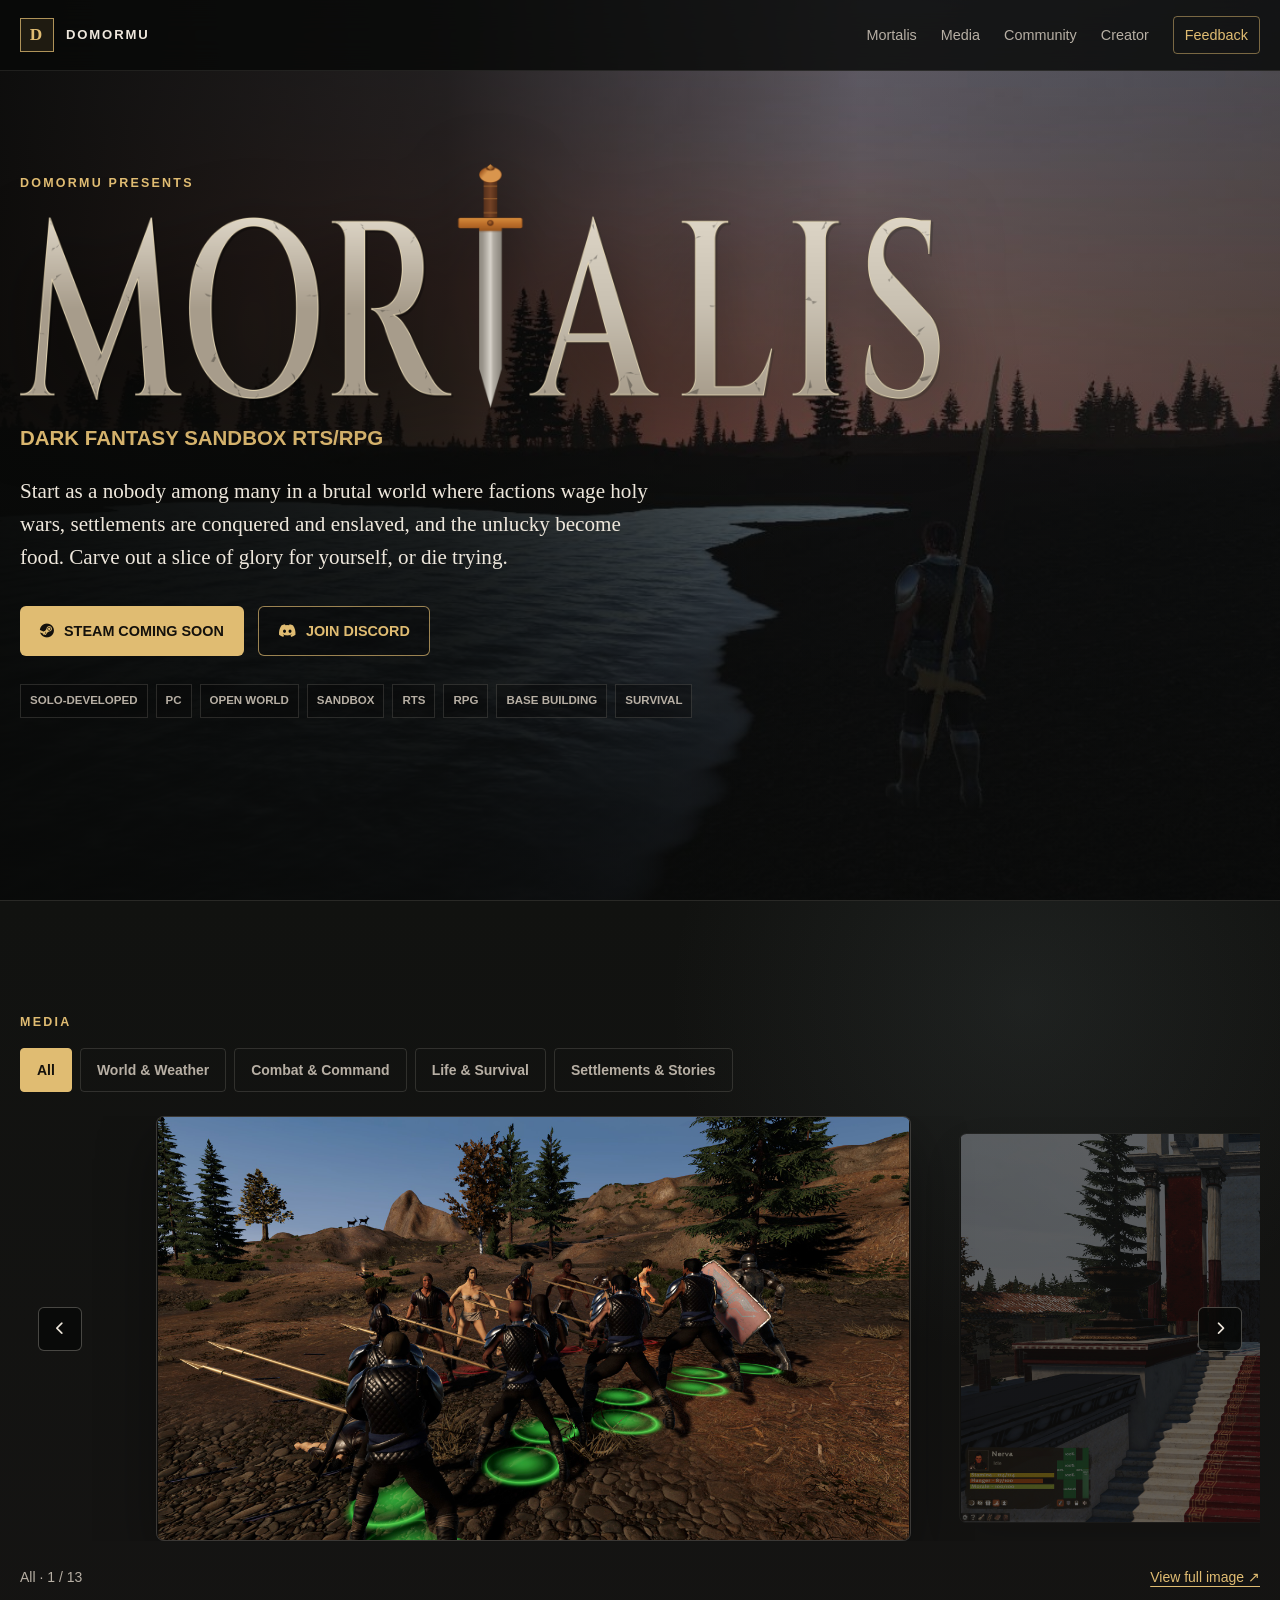
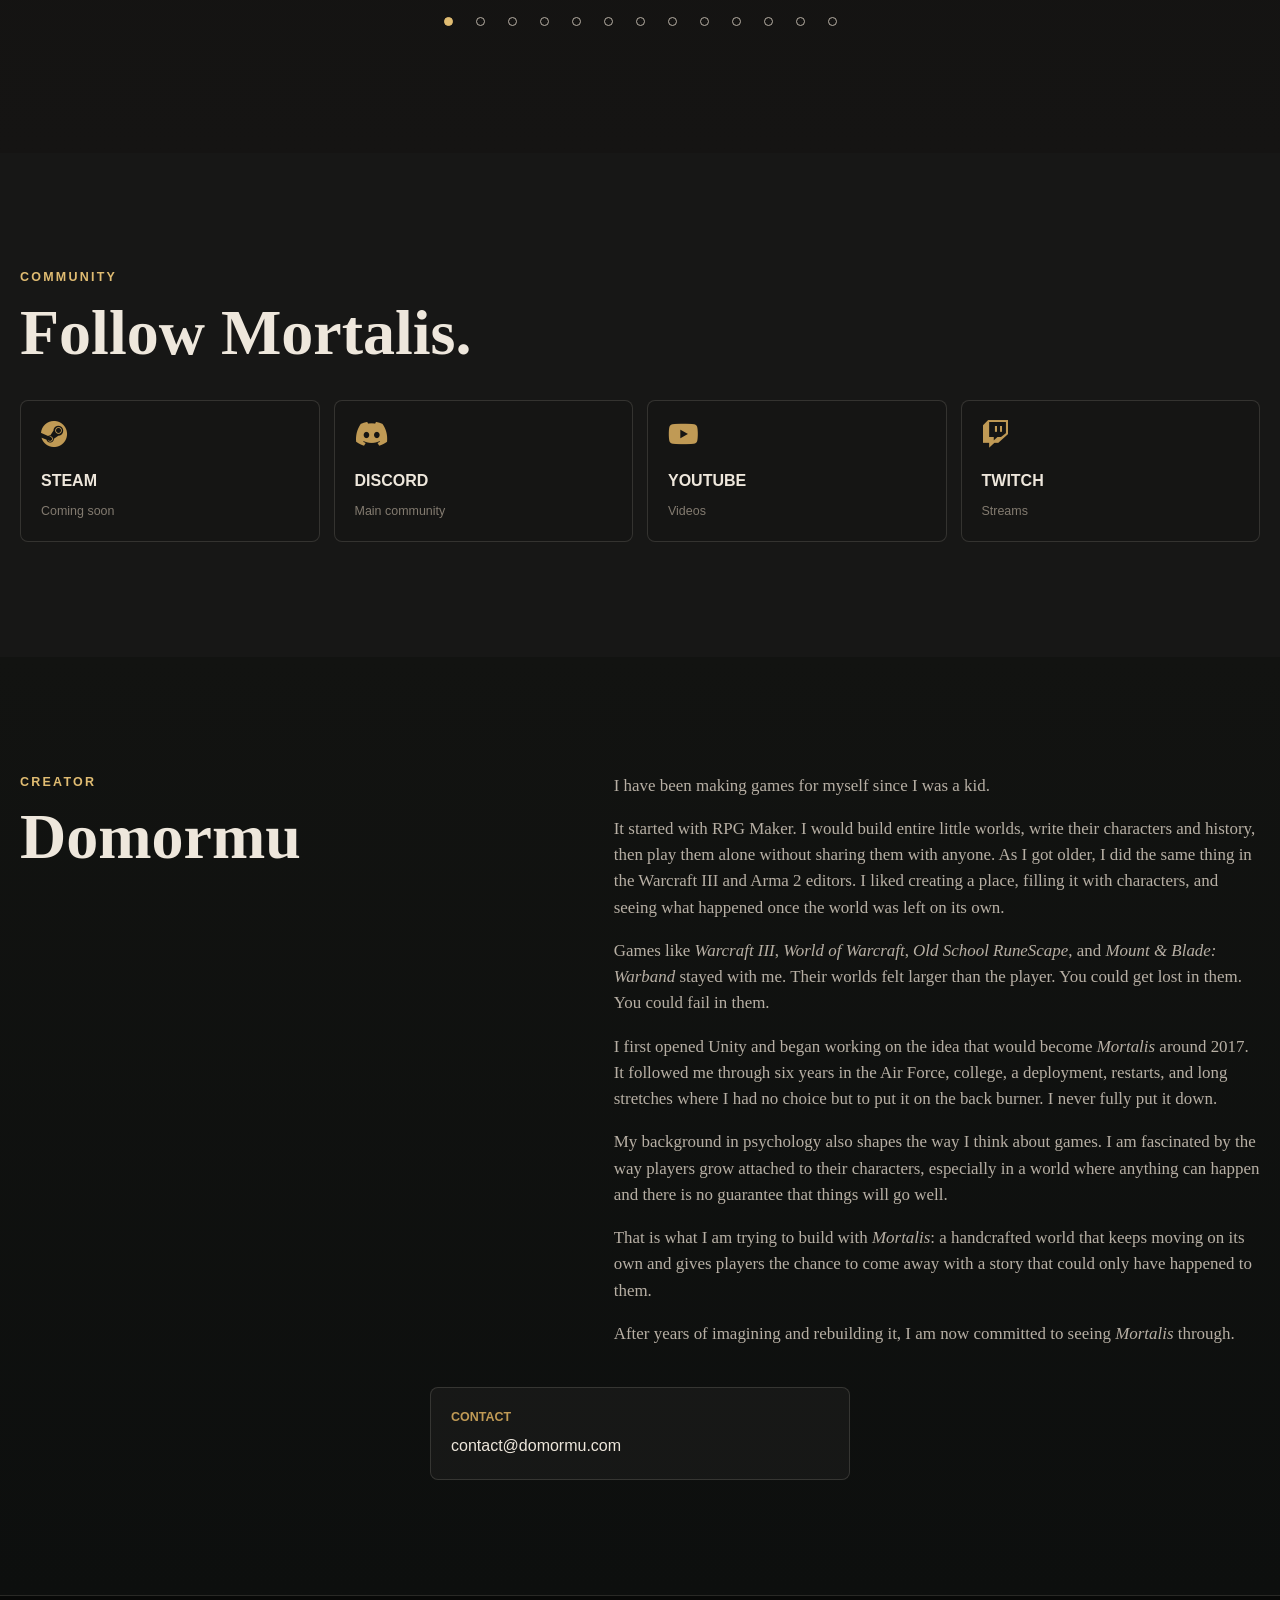
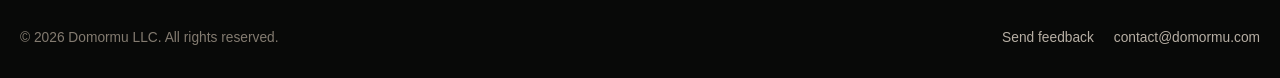
==== commit 023a1431: "Refresh Mortalis gallery with close combat, shield wall, imperial hall and undead battle" ====
--- a/index.html
+++ b/index.html
@@ -1,116 +1,116 @@
-<!DOCTYPE html>
-<html lang="en">
-<head>
-    <meta charset="UTF-8">
-    <meta name="viewport" content="width=device-width, initial-scale=1.0">
-    <meta name="description" content="Mortalis is a dark fantasy sandbox RTS/RPG from Domormu. Start as a nobody in a brutal world of holy wars, conquest, slavery, hunger, and survival.">
-    <meta name="theme-color" content="#0d0f0e">
-    <link rel="canonical" href="https://www.domormu.com/">
-
-    <meta property="og:type" content="website">
-    <meta property="og:title" content="Mortalis | Domormu">
-    <meta property="og:description" content="Start as a nobody in a brutal dark fantasy sandbox where factions wage holy wars and survival comes before glory.">
-    <meta property="og:url" content="https://www.domormu.com/">
-    <meta property="og:image" content="https://www.domormu.com/assets/mortalis-hero-dusk.jpg">
-    <meta property="og:image:alt" content="A lone character standing beside a lake at dusk in Mortalis">
-
-    <meta name="twitter:card" content="summary_large_image">
-    <meta name="twitter:title" content="Mortalis | Domormu">
-    <meta name="twitter:description" content="A dark fantasy sandbox RTS/RPG by solo developer Domormu.">
-    <meta name="twitter:image" content="https://www.domormu.com/assets/mortalis-hero-dusk.jpg">
-    <meta name="twitter:image:alt" content="A lone character standing beside a lake at dusk in Mortalis">
-
-    <title>Mortalis | Dark Fantasy Sandbox RTS/RPG by Domormu</title>
-
+<!DOCTYPE html>
+<html lang="en">
+<head>
+    <meta charset="UTF-8">
+    <meta name="viewport" content="width=device-width, initial-scale=1.0">
+    <meta name="description" content="Mortalis is a dark fantasy sandbox RTS/RPG from Domormu. Start as a nobody in a brutal world of holy wars, conquest, slavery, hunger, and survival.">
+    <meta name="theme-color" content="#0d0f0e">
+    <link rel="canonical" href="https://www.domormu.com/">
+
+    <meta property="og:type" content="website">
+    <meta property="og:title" content="Mortalis | Domormu">
+    <meta property="og:description" content="Start as a nobody in a brutal dark fantasy sandbox where factions wage holy wars and survival comes before glory.">
+    <meta property="og:url" content="https://www.domormu.com/">
+    <meta property="og:image" content="https://www.domormu.com/assets/mortalis-hero-dusk.jpg">
+    <meta property="og:image:alt" content="A lone character standing beside a lake at dusk in Mortalis">
+
+    <meta name="twitter:card" content="summary_large_image">
+    <meta name="twitter:title" content="Mortalis | Domormu">
+    <meta name="twitter:description" content="A dark fantasy sandbox RTS/RPG by solo developer Domormu.">
+    <meta name="twitter:image" content="https://www.domormu.com/assets/mortalis-hero-dusk.jpg">
+    <meta name="twitter:image:alt" content="A lone character standing beside a lake at dusk in Mortalis">
+
+    <title>Mortalis | Dark Fantasy Sandbox RTS/RPG by Domormu</title>
+
     <link rel="stylesheet" href="style.css?v=media-20260907">
     <script src="media-carousel.js?v=media-20260907" defer></script>
-    <link rel="stylesheet" href="https://cdnjs.cloudflare.com/ajax/libs/font-awesome/6.5.2/css/all.min.css">
-
-    <script type="application/ld+json">
-    {
-        "@context": "https://schema.org",
-        "@type": "VideoGame",
-        "name": "Mortalis",
-        "genre": ["Dark fantasy", "Sandbox", "RTS", "RPG"],
-        "gamePlatform": "PC",
-        "url": "https://www.domormu.com/",
-        "publisher": {
-            "@type": "Organization",
-            "name": "Domormu LLC",
-            "url": "https://www.domormu.com/",
-            "email": "contact@domormu.com"
-        }
-    }
-    </script>
-</head>
-<body>
-    <header class="site-header">
-        <div class="container header-inner">
-            <a class="brand" href="#about" aria-label="Domormu home">
-                <span class="brand-mark">D</span>
-                <span class="brand-text">Domormu</span>
-            </a>
-
-            <nav class="site-nav" aria-label="Primary navigation">
-                <a href="#about">Mortalis</a>
-                <a href="#media">Media</a>
-                <a href="#community">Community</a>
-                <a href="#creator">Creator</a>
-                <a class="nav-feedback" href="/feedback/">Feedback</a>
-            </nav>
-        </div>
-    </header>
-
-    <main id="top">
-        <section id="about" class="hero" aria-labelledby="hero-title">
-            <div class="hero-backdrop" aria-hidden="true"></div>
-            <div class="container hero-grid">
-                <div class="hero-copy">
-                    <div class="hero-brand-lockup">
-                        <p class="eyebrow">Domormu presents</p>
-                        <h1 id="hero-title" class="hero-title">
-                            <span class="visually-hidden">Mortalis</span>
-                            <img
-                                class="hero-logo"
-                                src="assets/mortalis-logo.png"
-                                alt=""
-                                width="2048"
-                                height="542"
-                                decoding="async">
-                        </h1>
-                    </div>
-                    <p class="hero-subtitle">Dark fantasy sandbox RTS/RPG</p>
-                    <p class="hero-text">
-                        Start as a nobody among many in a brutal world where factions wage
-                        holy wars, settlements are conquered and enslaved, and the unlucky
-                        become food. Carve out a slice of glory for yourself, or die trying.
-                    </p>
-
-                    <div class="hero-actions" aria-label="Mortalis links">
-                        <a class="button primary" href="#about" aria-label="Steam page coming soon">
-                            <i class="fa-brands fa-steam" aria-hidden="true"></i>
-                            Steam Coming Soon
-                        </a>
-                        <a class="button secondary" href="https://discord.gg/8gwk2HYz9w" target="_blank" rel="noopener noreferrer">
-                            <i class="fa-brands fa-discord" aria-hidden="true"></i>
-                            Join Discord
-                        </a>
-                    </div>
-
-                    <div class="hero-meta" aria-label="Project details">
-                        <span>Solo-developed</span>
-                        <span>PC</span>
-                        <span>Open World</span>
-                        <span>Sandbox</span>
-                        <span>RTS</span>
-                        <span>RPG</span>
-                        <span>Base Building</span>
-                        <span>Survival</span>
-                    </div>
-                </div>
-            </div>
-        </section>
-
+    <link rel="stylesheet" href="https://cdnjs.cloudflare.com/ajax/libs/font-awesome/6.5.2/css/all.min.css">
+
+    <script type="application/ld+json">
+    {
+        "@context": "https://schema.org",
+        "@type": "VideoGame",
+        "name": "Mortalis",
+        "genre": ["Dark fantasy", "Sandbox", "RTS", "RPG"],
+        "gamePlatform": "PC",
+        "url": "https://www.domormu.com/",
+        "publisher": {
+            "@type": "Organization",
+            "name": "Domormu LLC",
+            "url": "https://www.domormu.com/",
+            "email": "contact@domormu.com"
+        }
+    }
+    </script>
+</head>
+<body>
+    <header class="site-header">
+        <div class="container header-inner">
+            <a class="brand" href="#about" aria-label="Domormu home">
+                <span class="brand-mark">D</span>
+                <span class="brand-text">Domormu</span>
+            </a>
+
+            <nav class="site-nav" aria-label="Primary navigation">
+                <a href="#about">Mortalis</a>
+                <a href="#media">Media</a>
+                <a href="#community">Community</a>
+                <a href="#creator">Creator</a>
+                <a class="nav-feedback" href="/feedback/">Feedback</a>
+            </nav>
+        </div>
+    </header>
+
+    <main id="top">
+        <section id="about" class="hero" aria-labelledby="hero-title">
+            <div class="hero-backdrop" aria-hidden="true"></div>
+            <div class="container hero-grid">
+                <div class="hero-copy">
+                    <div class="hero-brand-lockup">
+                        <p class="eyebrow">Domormu presents</p>
+                        <h1 id="hero-title" class="hero-title">
+                            <span class="visually-hidden">Mortalis</span>
+                            <img
+                                class="hero-logo"
+                                src="assets/mortalis-logo.png"
+                                alt=""
+                                width="2048"
+                                height="542"
+                                decoding="async">
+                        </h1>
+                    </div>
+                    <p class="hero-subtitle">Dark fantasy sandbox RTS/RPG</p>
+                    <p class="hero-text">
+                        Start as a nobody among many in a brutal world where factions wage
+                        holy wars, settlements are conquered and enslaved, and the unlucky
+                        become food. Carve out a slice of glory for yourself, or die trying.
+                    </p>
+
+                    <div class="hero-actions" aria-label="Mortalis links">
+                        <a class="button primary" href="#about" aria-label="Steam page coming soon">
+                            <i class="fa-brands fa-steam" aria-hidden="true"></i>
+                            Steam Coming Soon
+                        </a>
+                        <a class="button secondary" href="https://discord.gg/8gwk2HYz9w" target="_blank" rel="noopener noreferrer">
+                            <i class="fa-brands fa-discord" aria-hidden="true"></i>
+                            Join Discord
+                        </a>
+                    </div>
+
+                    <div class="hero-meta" aria-label="Project details">
+                        <span>Solo-developed</span>
+                        <span>PC</span>
+                        <span>Open World</span>
+                        <span>Sandbox</span>
+                        <span>RTS</span>
+                        <span>RPG</span>
+                        <span>Base Building</span>
+                        <span>Survival</span>
+                    </div>
+                </div>
+            </div>
+        </section>
+
         <section id="media" class="section media-section" aria-labelledby="media-title">
             <div class="container media-heading">
                 <h2 id="media-title" class="eyebrow">Media</h2>
@@ -125,6 +125,16 @@
             <div class="container media-carousel" data-carousel role="region" aria-roledescription="carousel" aria-label="Mortalis screenshots">
                 <div class="media-stage">
                     <div id="media-viewport" class="media-viewport" data-carousel-viewport tabindex="0" aria-label="Screenshot carousel. Use left and right arrow keys to browse.">
+                        <figure class="media-slide" data-carousel-slide data-category="combat">
+                            <div class="media-frame">
+                                <img src="assets/mortalis-melee-20260908.jpg" alt="An armored spear line engaging opponents on a forest road in Mortalis" width="2560" height="1440" loading="lazy" decoding="async">
+                            </div>
+                        </figure>
+                        <figure class="media-slide" data-carousel-slide data-category="stories">
+                            <div class="media-frame">
+                                <img src="assets/mortalis-imperial-hall-20260908.jpg" alt="A character standing above a red-carpeted staircase at a columned imperial hall in Mortalis" width="2560" height="1440" loading="lazy" decoding="async">
+                            </div>
+                        </figure>
                         <figure class="media-slide" data-carousel-slide data-category="world">
                             <div class="media-frame">
                                 <img src="assets/mortalis-torch-rain.jpg" alt="A traveler raising a burning torch over a rain-soaked valley in Mortalis" width="2560" height="1440" loading="lazy" decoding="async">
@@ -132,7 +142,7 @@
                         </figure>
                         <figure class="media-slide" data-carousel-slide data-category="combat">
                             <div class="media-frame">
-                                <img src="assets/mortalis-formation-pre-alpha.jpg" alt="A spear formation facing another group on a wilderness road in Mortalis" width="1920" height="1080" loading="lazy" decoding="async">
+                                <img src="assets/mortalis-shield-wall-20260908.jpg" alt="A close view of soldiers advancing behind tall shields beside siege equipment in Mortalis" width="2560" height="1440" loading="lazy" decoding="async">
                             </div>
                         </figure>
                         <figure class="media-slide" data-carousel-slide data-category="stories">
@@ -145,19 +155,19 @@
                                 <img src="assets/mortalis-mining.jpg" alt="A character swinging a pickaxe at a rock outcrop in Mortalis" width="2560" height="1440" loading="lazy" decoding="async">
                             </div>
                         </figure>
+                        <figure class="media-slide" data-carousel-slide data-category="stories">
+                            <div class="media-frame">
+                                <img src="assets/mortalis-settlement-pre-alpha.jpg" alt="An overhead view of a fortified settlement and its inhabitants in Mortalis" width="1920" height="1084" loading="lazy" decoding="async">
+                            </div>
+                        </figure>
+                        <figure class="media-slide" data-carousel-slide data-category="combat">
+                            <div class="media-frame">
+                                <img src="assets/mortalis-undead-battle-20260908.jpg" alt="Undead surrounding fallen soldiers during a rain-soaked battle in Mortalis" width="2560" height="1440" loading="lazy" decoding="async">
+                            </div>
+                        </figure>
                         <figure class="media-slide" data-carousel-slide data-category="world">
                             <div class="media-frame">
                                 <img src="assets/mortalis-clear-overlook.jpg" alt="An armored traveler resting above a forested valley and distant mountains in Mortalis" width="2560" height="1440" loading="lazy" decoding="async">
-                            </div>
-                        </figure>
-                        <figure class="media-slide" data-carousel-slide data-category="stories">
-                            <div class="media-frame">
-                                <img src="assets/mortalis-settlement-pre-alpha.jpg" alt="An overhead view of a fortified settlement and its inhabitants in Mortalis" width="1920" height="1084" loading="lazy" decoding="async">
-                            </div>
-                        </figure>
-                        <figure class="media-slide" data-carousel-slide data-category="combat">
-                            <div class="media-frame">
-                                <img src="assets/mortalis-shield-formation.jpg" alt="Shield-bearing troops gathered near siege equipment and wooden defenses in Mortalis" width="2560" height="1440" loading="lazy" decoding="async">
                             </div>
                         </figure>
                         <figure class="media-slide" data-carousel-slide data-category="life">
@@ -190,109 +200,109 @@
                 </div>
                 <div class="media-toolbar" data-media-toolbar hidden>
                     <p class="media-status" data-media-status role="status" aria-live="polite" aria-atomic="true"></p>
-                    <a class="media-original" data-media-original href="assets/mortalis-torch-rain.jpg" target="_blank" rel="noopener">View full image <span aria-hidden="true">↗</span><span class="visually-hidden"> (opens in a new tab)</span></a>
+                    <a class="media-original" data-media-original href="assets/mortalis-melee-20260908.jpg" target="_blank" rel="noopener">View full image <span aria-hidden="true">↗</span><span class="visually-hidden"> (opens in a new tab)</span></a>
                 </div>
                 <div class="media-dots" data-media-dots role="group" aria-label="Choose screenshot" hidden></div>
             </div>
         </section>
+
+        <section id="community" class="section community-section">
+            <div class="container">
+                <div class="section-heading">
+                    <p class="eyebrow">Community</p>
+                    <h2>Follow Mortalis.</h2>
+                </div>
+
+                <div class="link-grid">
+                    <a href="#about" class="social-link" aria-label="Steam page coming soon">
+                        <i class="fa-brands fa-steam" aria-hidden="true"></i>
+                        <span>Steam</span>
+                        <small>Coming soon</small>
+                    </a>
+                    <a href="https://discord.gg/8gwk2HYz9w" target="_blank" rel="noopener noreferrer" class="social-link">
+                        <i class="fa-brands fa-discord" aria-hidden="true"></i>
+                        <span>Discord</span>
+                        <small>Main community</small>
+                    </a>
+                    <a href="https://www.youtube.com/@Domormu" target="_blank" rel="noopener noreferrer" class="social-link">
+                        <i class="fa-brands fa-youtube" aria-hidden="true"></i>
+                        <span>YouTube</span>
+                        <small>Videos</small>
+                    </a>
+                    <a href="https://www.twitch.tv/domormu" target="_blank" rel="noopener noreferrer" class="social-link">
+                        <i class="fa-brands fa-twitch" aria-hidden="true"></i>
+                        <span>Twitch</span>
+                        <small>Streams</small>
+                    </a>
+                </div>
+            </div>
+        </section>
+
+        <section id="creator" class="section creator-section">
+            <div class="container split">
+                <div>
+                    <p class="eyebrow">Creator</p>
+                    <h2>Domormu</h2>
+                </div>
+                <div class="section-copy">
+                    <p>
+                        I have been making games for myself since I was a kid.
+                    </p>
+                    <p>
+                        It started with RPG Maker. I would build entire little worlds, write their
+                        characters and history, then play them alone without sharing them with anyone.
+                        As I got older, I did the same thing in the Warcraft III and Arma 2 editors.
+                        I liked creating a place, filling it with characters, and seeing what happened
+                        once the world was left on its own.
+                    </p>
+                    <p>
+                        Games like <em>Warcraft III</em>, <em>World of Warcraft</em>,
+                        <em>Old School RuneScape</em>, and <em>Mount &amp; Blade: Warband</em>
+                        stayed with me. Their worlds felt larger than the player. You could get lost
+                        in them. You could fail in them.
+                    </p>
+                    <p>
+                        I first opened Unity and began working on the idea that would become
+                        <em>Mortalis</em> around 2017. It followed me through six years in the
+                        Air Force, college, a deployment, restarts, and long stretches where I had
+                        no choice but to put it on the back burner. I never fully put it down.
+                    </p>
+                    <p>
+                        My background in psychology also shapes the way I think about games. I am
+                        fascinated by the way players grow attached to their characters, especially
+                        in a world where anything can happen and there is no guarantee that things
+                        will go well.
+                    </p>
+                    <p>
+                        That is what I am trying to build with <em>Mortalis</em>: a handcrafted
+                        world that keeps moving on its own and gives players the chance to come away
+                        with a story that could only have happened to them.
+                    </p>
+                    <p>
+                        After years of imagining and rebuilding it, I am now committed to seeing
+                        <em>Mortalis</em> through.
+                    </p>
+                </div>
+            </div>
+
+            <div class="container contact-grid" aria-label="Contact email">
+                <a href="mailto:contact@domormu.com">
+                    <span>Contact</span>
+                    contact@domormu.com
+                </a>
+            </div>
+        </section>
+    </main>
+
+    <footer class="site-footer">
+        <div class="container footer-inner">
+            <p>&copy; 2026 Domormu LLC. All rights reserved.</p>
+            <div class="footer-links">
+                <a href="/feedback/">Send feedback</a>
+                <a href="mailto:contact@domormu.com">contact@domormu.com</a>
+            </div>
+        </div>
+    </footer>
+</body>
+</html>
 
-        <section id="community" class="section community-section">
-            <div class="container">
-                <div class="section-heading">
-                    <p class="eyebrow">Community</p>
-                    <h2>Follow Mortalis.</h2>
-                </div>
-
-                <div class="link-grid">
-                    <a href="#about" class="social-link" aria-label="Steam page coming soon">
-                        <i class="fa-brands fa-steam" aria-hidden="true"></i>
-                        <span>Steam</span>
-                        <small>Coming soon</small>
-                    </a>
-                    <a href="https://discord.gg/8gwk2HYz9w" target="_blank" rel="noopener noreferrer" class="social-link">
-                        <i class="fa-brands fa-discord" aria-hidden="true"></i>
-                        <span>Discord</span>
-                        <small>Main community</small>
-                    </a>
-                    <a href="https://www.youtube.com/@Domormu" target="_blank" rel="noopener noreferrer" class="social-link">
-                        <i class="fa-brands fa-youtube" aria-hidden="true"></i>
-                        <span>YouTube</span>
-                        <small>Videos</small>
-                    </a>
-                    <a href="https://www.twitch.tv/domormu" target="_blank" rel="noopener noreferrer" class="social-link">
-                        <i class="fa-brands fa-twitch" aria-hidden="true"></i>
-                        <span>Twitch</span>
-                        <small>Streams</small>
-                    </a>
-                </div>
-            </div>
-        </section>
-
-        <section id="creator" class="section creator-section">
-            <div class="container split">
-                <div>
-                    <p class="eyebrow">Creator</p>
-                    <h2>Domormu</h2>
-                </div>
-                <div class="section-copy">
-                    <p>
-                        I have been making games for myself since I was a kid.
-                    </p>
-                    <p>
-                        It started with RPG Maker. I would build entire little worlds, write their
-                        characters and history, then play them alone without sharing them with anyone.
-                        As I got older, I did the same thing in the Warcraft III and Arma 2 editors.
-                        I liked creating a place, filling it with characters, and seeing what happened
-                        once the world was left on its own.
-                    </p>
-                    <p>
-                        Games like <em>Warcraft III</em>, <em>World of Warcraft</em>,
-                        <em>Old School RuneScape</em>, and <em>Mount &amp; Blade: Warband</em>
-                        stayed with me. Their worlds felt larger than the player. You could get lost
-                        in them. You could fail in them.
-                    </p>
-                    <p>
-                        I first opened Unity and began working on the idea that would become
-                        <em>Mortalis</em> around 2017. It followed me through six years in the
-                        Air Force, college, a deployment, restarts, and long stretches where I had
-                        no choice but to put it on the back burner. I never fully put it down.
-                    </p>
-                    <p>
-                        My background in psychology also shapes the way I think about games. I am
-                        fascinated by the way players grow attached to their characters, especially
-                        in a world where anything can happen and there is no guarantee that things
-                        will go well.
-                    </p>
-                    <p>
-                        That is what I am trying to build with <em>Mortalis</em>: a handcrafted
-                        world that keeps moving on its own and gives players the chance to come away
-                        with a story that could only have happened to them.
-                    </p>
-                    <p>
-                        After years of imagining and rebuilding it, I am now committed to seeing
-                        <em>Mortalis</em> through.
-                    </p>
-                </div>
-            </div>
-
-            <div class="container contact-grid" aria-label="Contact email">
-                <a href="mailto:contact@domormu.com">
-                    <span>Contact</span>
-                    contact@domormu.com
-                </a>
-            </div>
-        </section>
-    </main>
-
-    <footer class="site-footer">
-        <div class="container footer-inner">
-            <p>&copy; 2026 Domormu LLC. All rights reserved.</p>
-            <div class="footer-links">
-                <a href="/feedback/">Send feedback</a>
-                <a href="mailto:contact@domormu.com">contact@domormu.com</a>
-            </div>
-        </div>
-    </footer>
-</body>
-</html>
-
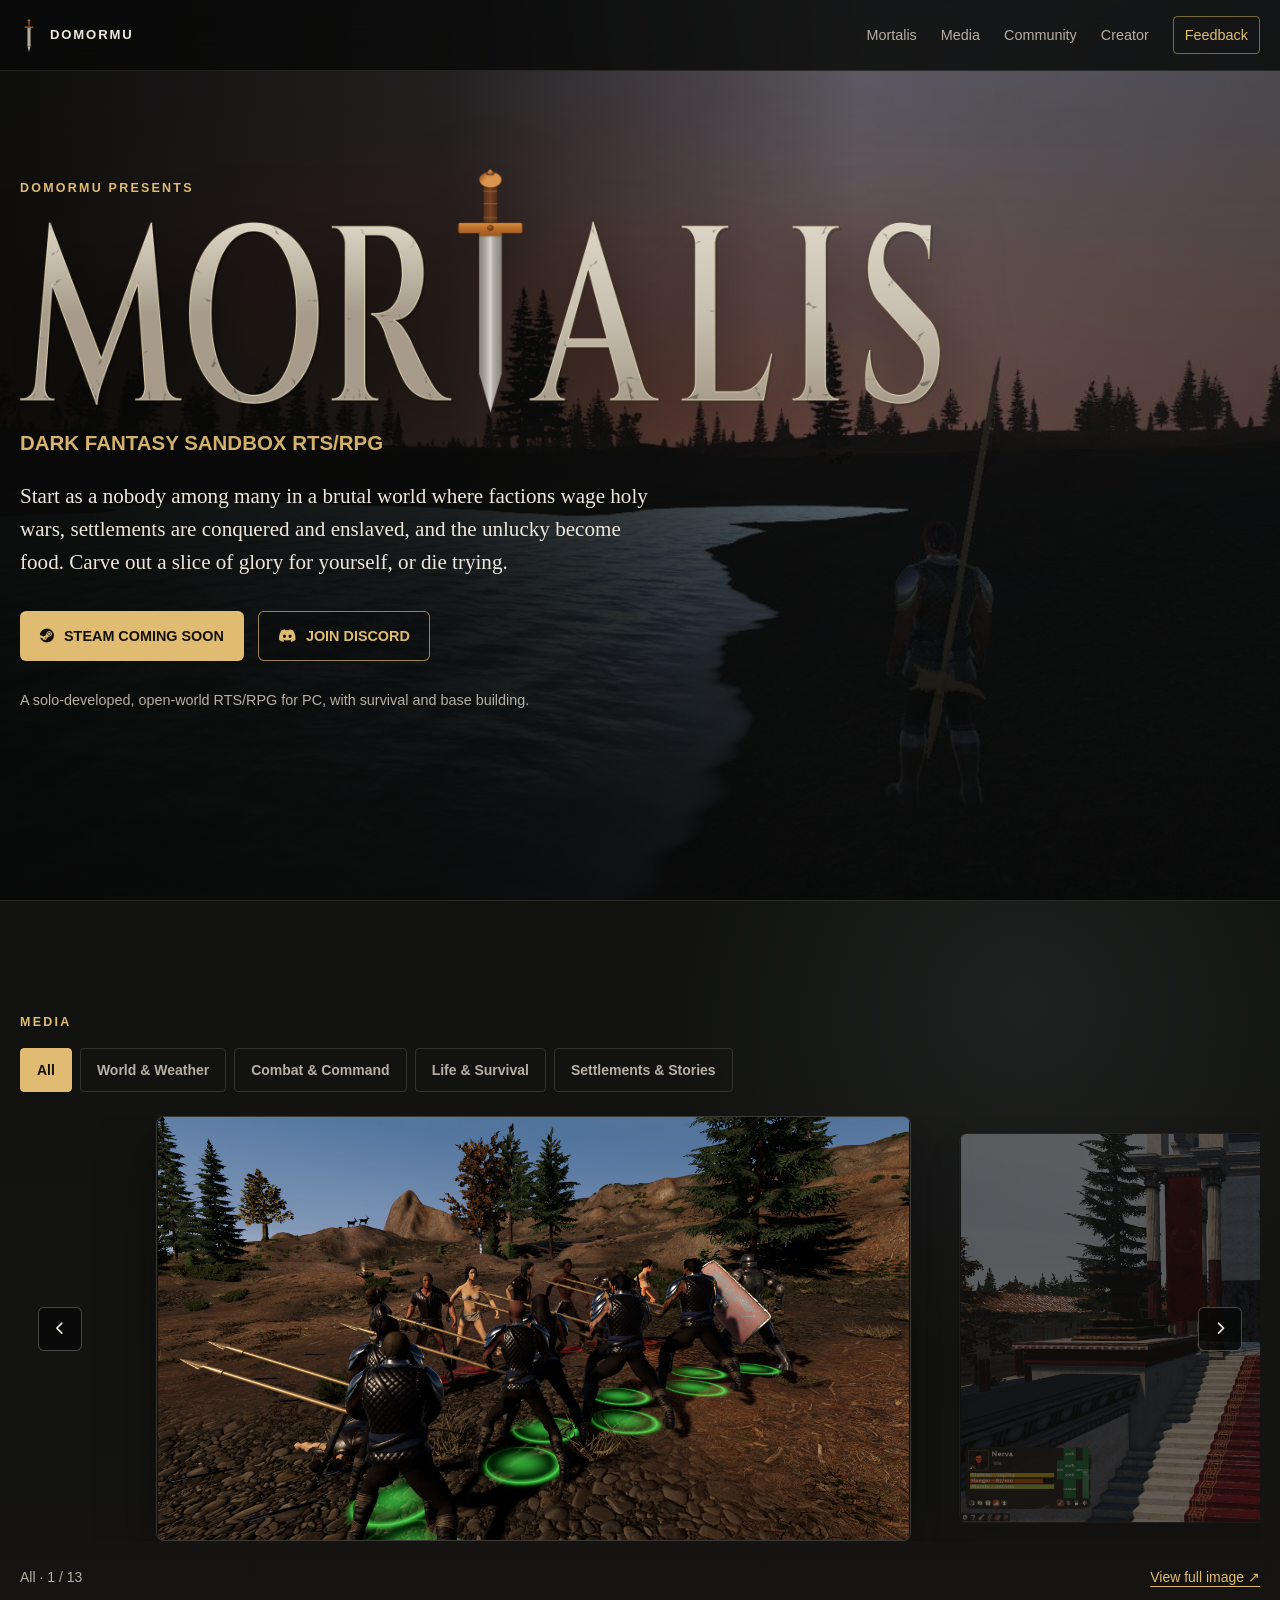
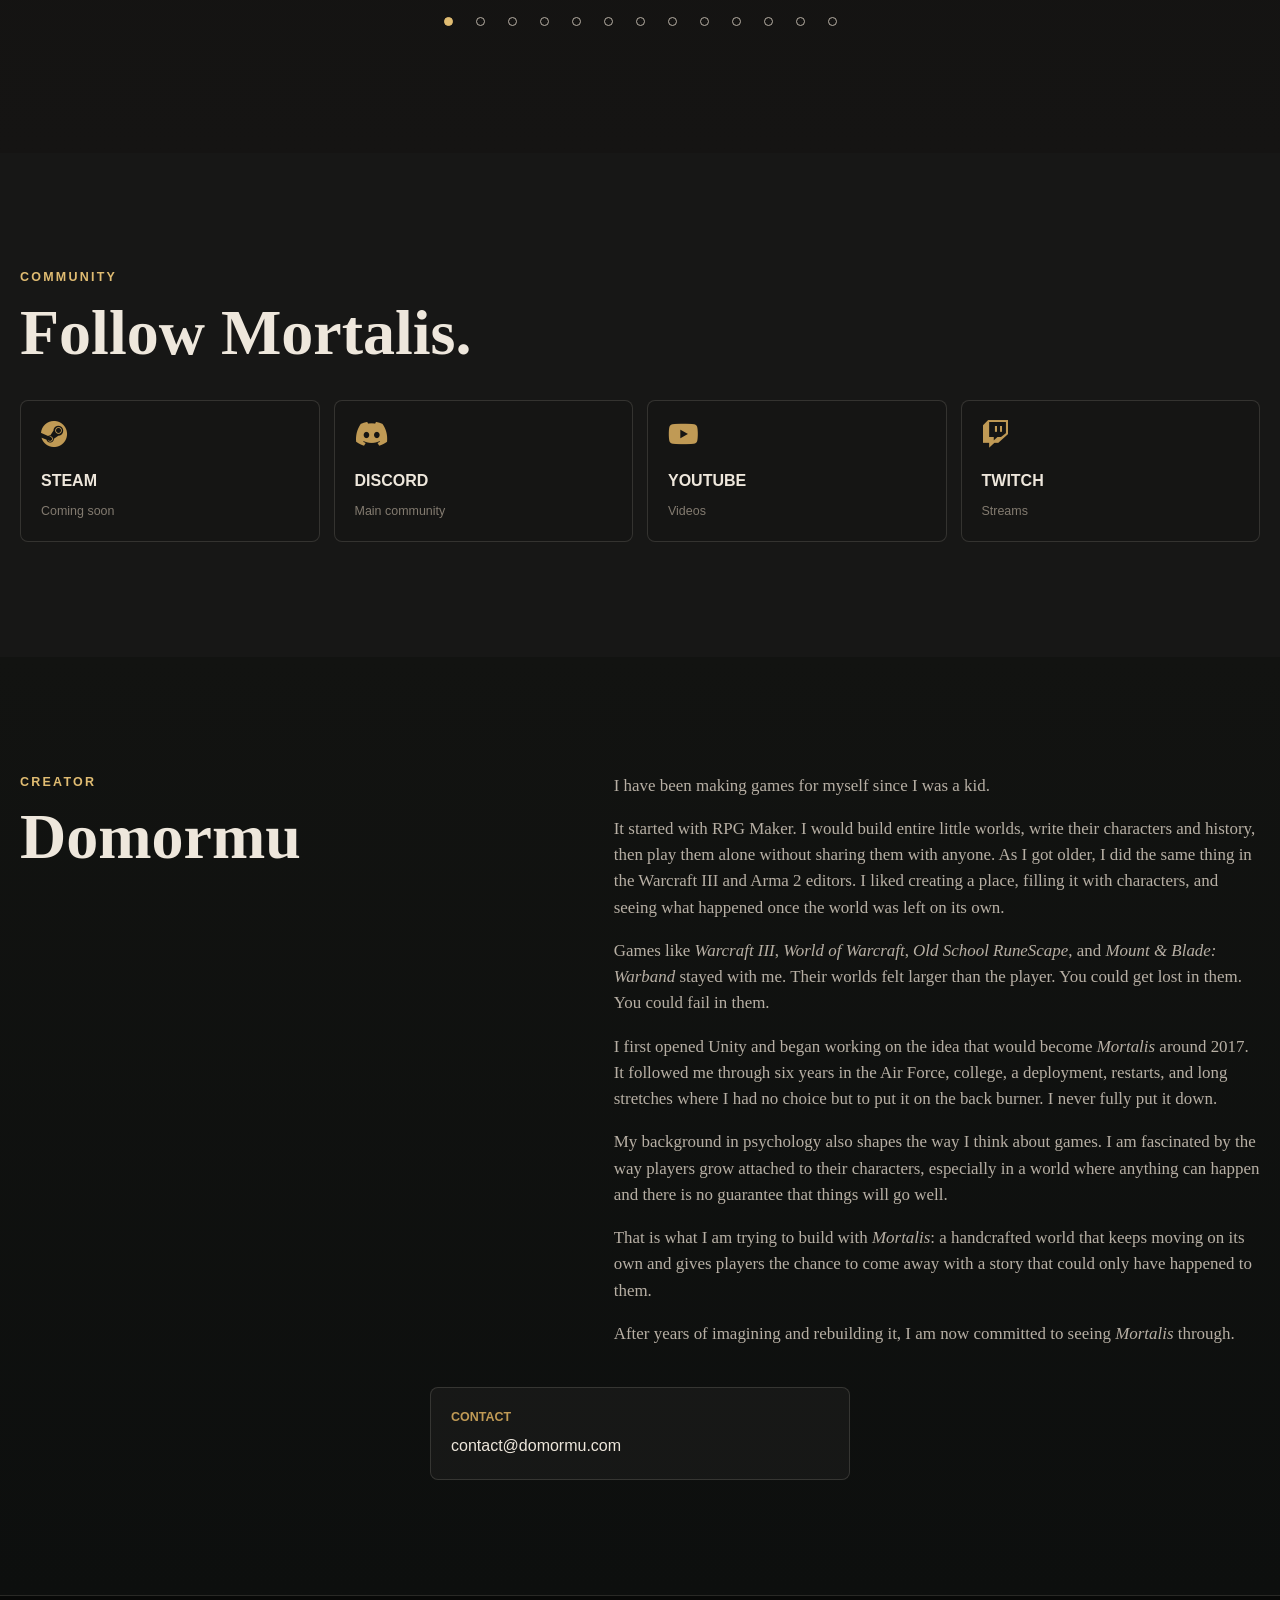
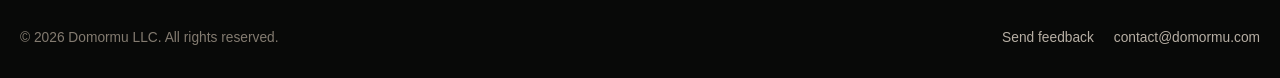
==== commit c773bdc3: "Use authored sword mark and simplify Mortalis genre badges" ====
--- a/index.html
+++ b/index.html
@@ -22,7 +22,7 @@
 
     <title>Mortalis | Dark Fantasy Sandbox RTS/RPG by Domormu</title>
 
-    <link rel="stylesheet" href="style.css?v=media-20260907">
+    <link rel="stylesheet" href="style.css?v=brand-20261030">
     <script src="media-carousel.js?v=media-20260907" defer></script>
     <link rel="stylesheet" href="https://cdnjs.cloudflare.com/ajax/libs/font-awesome/6.5.2/css/all.min.css">
 
@@ -47,7 +47,7 @@
     <header class="site-header">
         <div class="container header-inner">
             <a class="brand" href="#about" aria-label="Domormu home">
-                <span class="brand-mark">D</span>
+                <img class="brand-mark" src="/assets/mortalis-sword.svg" width="18" height="35" alt="">
                 <span class="brand-text">Domormu</span>
             </a>
 
@@ -97,16 +97,7 @@
                         </a>
                     </div>
 
-                    <div class="hero-meta" aria-label="Project details">
-                        <span>Solo-developed</span>
-                        <span>PC</span>
-                        <span>Open World</span>
-                        <span>Sandbox</span>
-                        <span>RTS</span>
-                        <span>RPG</span>
-                        <span>Base Building</span>
-                        <span>Survival</span>
-                    </div>
+                    <p class="hero-meta">A solo-developed, open-world RTS/RPG for PC, with survival and base building.</p>
                 </div>
             </div>
         </section>
@@ -306,3 +297,4 @@
 </body>
 </html>
 
+
--- a/style.css
+++ b/style.css
@@ -1,1020 +1,1008 @@
-:root {
-
-    --bg: #0d0f0e;
-    --bg-deep: #080908;
-    --panel: #151514;
-    --panel-strong: #1f1d19;
-    --text: #eee7dc;
-    --muted: #b7afa4;
-    --dim: #837b70;
-    --line: rgba(238, 231, 220, 0.14);
-    --brass: #c09a55;
-    --brass-bright: #e0bc72;
-    --blood: #7f2f2b;
-    --steel: #7e9092;
-    --shadow: rgba(0, 0, 0, 0.45);
-}
-
-* {
-    box-sizing: border-box;
-}
-
-html {
-    scroll-behavior: smooth;
-    scroll-padding-top: 82px;
-}
-
-body {
-    margin: 0;
-    background: var(--bg);
-    color: var(--text);
-    font-family: Georgia, "Times New Roman", serif;
-    line-height: 1.55;
-}
-
-body::before {
-    content: "";
-    position: fixed;
-    inset: 0;
-    pointer-events: none;
-    z-index: 10;
-    background-image:
-        linear-gradient(rgba(255, 255, 255, 0.025) 1px, transparent 1px),
-        linear-gradient(90deg, rgba(255, 255, 255, 0.018) 1px, transparent 1px);
-    background-size: 48px 48px;
-    mix-blend-mode: soft-light;
-    opacity: 0.28;
-}
-
-a {
-    color: inherit;
-}
-
-.container {
-    width: min(1280px, calc(100% - 40px));
-    margin: 0 auto;
-}
-
-.site-header {
-    position: fixed;
-    top: 0;
-    left: 0;
-    right: 0;
-    z-index: 20;
-    border-bottom: 1px solid rgba(238, 231, 220, 0.1);
-    background: rgba(8, 9, 8, 0.82);
-    backdrop-filter: blur(16px);
-}
-
-.header-inner {
-    min-height: 70px;
-    display: flex;
-    align-items: center;
-    justify-content: space-between;
-    gap: 24px;
-}
-
-.brand {
-    display: inline-flex;
-    align-items: center;
-    gap: 12px;
-    text-decoration: none;
-    text-transform: uppercase;
-    letter-spacing: 0.14em;
-    font-family: Arial, Helvetica, sans-serif;
-    font-size: 0.82rem;
-    font-weight: 700;
-}
-
-.brand-mark {
-    width: 34px;
-    height: 34px;
-    display: inline-grid;
-    place-items: center;
-    border: 1px solid rgba(224, 188, 114, 0.75);
-    color: var(--brass-bright);
-    background: rgba(192, 154, 85, 0.12);
-    font-family: Georgia, "Times New Roman", serif;
-    font-size: 1.08rem;
-}
-
-.site-nav {
-    display: flex;
-    align-items: center;
-    gap: 24px;
-    font-family: Arial, Helvetica, sans-serif;
-    font-size: 0.9rem;
-}
-
-.site-nav a {
-    color: var(--muted);
-    text-decoration: none;
-}
-
-.site-nav a:hover,
-.site-nav a:focus-visible {
-    color: var(--text);
-}
-
-.hero {
-    position: relative;
-    min-height: 100svh;
-    display: flex;
-    align-items: center;
-    overflow: hidden;
-    border-bottom: 1px solid var(--line);
-    background: var(--bg-deep);
-}
-
-.hero-backdrop {
-    position: absolute;
-    inset: 0;
-    background:
-        linear-gradient(90deg, rgba(8, 9, 8, 0.96) 0%, rgba(8, 9, 8, 0.8) 35%, rgba(8, 9, 8, 0.24) 67%, rgba(8, 9, 8, 0.38) 100%),
-        linear-gradient(180deg, rgba(8, 9, 8, 0.08) 0%, rgba(8, 9, 8, 0.68) 100%),
-        url("assets/mortalis-hero-dusk.jpg") center 46% / cover no-repeat;
-    transform: scale(1.01);
-}
-
-.hero-grid {
-    position: relative;
-    z-index: 1;
-    min-height: 100svh;
-    display: grid;
-    align-items: center;
-    padding: 102px 0 72px;
-}
-
-.hero-copy {
-    width: min(1160px, 100%);
-    transform: translateY(-24px);
-}
-
-.eyebrow {
-    margin: 0 0 14px;
-    color: var(--brass-bright);
-    font-family: Arial, Helvetica, sans-serif;
-    font-size: 0.78rem;
-    font-weight: 700;
-    letter-spacing: 0.18em;
-    text-transform: uppercase;
-}
-
-h1,
-h2,
-h3,
-p {
-    margin-top: 0;
-}
-
-h1 {
-    margin-bottom: 10px;
-    font-size: clamp(3rem, 6.15vw, 5.9rem);
-    line-height: 0.92;
-    font-weight: 700;
-    text-transform: uppercase;
-    white-space: nowrap;
-    text-shadow: 0 18px 50px rgba(0, 0, 0, 0.7);
-}
-
-.visually-hidden {
-    position: absolute;
-    width: 1px;
-    height: 1px;
-    padding: 0;
-    margin: -1px;
-    overflow: hidden;
-    clip: rect(0, 0, 0, 0);
-    white-space: nowrap;
-    border: 0;
-}
-
-.hero-brand-lockup {
-    position: relative;
-    width: min(920px, 100%);
-    margin-bottom: 14px;
-}
-
-.hero-brand-lockup > .eyebrow {
-    position: absolute;
-    top: clamp(4px, 0.8vw, 12px);
-    left: 0;
-    z-index: 1;
-    margin: 0;
-}
-
-.hero-title {
-    width: 100%;
-    margin: 0;
-    line-height: 0;
-    text-shadow: none;
-}
-
-.hero-logo {
-    display: block;
-    width: auto;
-    max-width: 100%;
-    max-height: 28svh;
-    height: auto;
-    object-fit: contain;
-    object-position: left center;
-    filter: drop-shadow(0 18px 34px rgba(0, 0, 0, 0.62));
-}
-
-h2 {
-    margin-bottom: 0;
-    font-size: clamp(2.2rem, 5vw, 4.6rem);
-    line-height: 0.98;
-    font-weight: 700;
-}
-
-h3 {
-    margin-bottom: 12px;
-    font-size: 1.25rem;
-    line-height: 1.15;
-}
-
-.hero-subtitle {
-    margin-bottom: 22px;
-    color: var(--brass-bright);
-    font-family: Arial, Helvetica, sans-serif;
-    font-size: clamp(1rem, 2vw, 1.28rem);
-    font-weight: 700;
-    text-transform: uppercase;
-}
-
-.hero-text {
-    max-width: 650px;
-    margin-bottom: 32px;
-    color: var(--text);
-    font-size: clamp(1.12rem, 2vw, 1.32rem);
-}
-
-.hero-actions {
-    display: flex;
-    flex-wrap: wrap;
-    gap: 14px;
-    margin-bottom: 28px;
-}
-
-.button {
-    min-height: 48px;
-    display: inline-flex;
-    align-items: center;
-    justify-content: center;
-    gap: 10px;
-    padding: 13px 19px;
-    border: 1px solid transparent;
-    border-radius: 6px;
-    font-family: Arial, Helvetica, sans-serif;
-    font-size: 0.9rem;
-    font-weight: 800;
-    text-decoration: none;
-    text-transform: uppercase;
-    transition: transform 160ms ease, border-color 160ms ease, background 160ms ease, color 160ms ease;
-}
-
-.button:hover,
-.button:focus-visible {
-    transform: translateY(-2px);
-}
-
-.button.primary {
-    background: var(--brass-bright);
-    color: #14110c;
-}
-
-.button.secondary {
-    border-color: rgba(224, 188, 114, 0.68);
-    color: var(--brass-bright);
-    background: rgba(8, 9, 8, 0.3);
-}
-
-.hero-meta {
-    width: min(1060px, 100%);
-    display: flex;
-    flex-wrap: wrap;
-    gap: 8px;
-    font-family: Arial, Helvetica, sans-serif;
-    font-size: 0.72rem;
-    font-weight: 700;
-    text-transform: uppercase;
-}
-
-.hero-meta span {
-    padding: 7px 9px;
-    border: 1px solid rgba(238, 231, 220, 0.14);
-    background: rgba(8, 9, 8, 0.4);
-    color: var(--muted);
-}
-
-.section {
-    padding: clamp(72px, 9vw, 118px) 0;
-}
-
-.split {
-    display: grid;
-    grid-template-columns: minmax(0, 0.78fr) minmax(280px, 1fr);
-    gap: clamp(32px, 7vw, 90px);
-    align-items: start;
-}
-
-.section-copy {
-    color: var(--muted);
-    font-size: 1.06rem;
-}
-
-.section-copy p:last-child {
-    margin-bottom: 0;
-}
-
-.media-section {
-    overflow: hidden;
-    background:
-        radial-gradient(circle at 80% 12%, rgba(126, 144, 146, 0.12), transparent 28%),
-        linear-gradient(180deg, #111210 0%, #151413 100%);
-}
-
-.media-heading {
-    margin-bottom: 24px;
-}
-
-.media-heading .eyebrow {
-    margin-bottom: 0;
-}
-
-.media-stage {
-    position: relative;
-}
-
-.media-viewport {
-    position: relative;
-    --media-slide-width: min(78%, 1040px);
-    display: grid;
-    grid-auto-flow: column;
-    grid-auto-columns: var(--media-slide-width);
-    gap: 18px;
-    overflow-x: auto;
-    padding-inline: calc((100% - var(--media-slide-width)) / 2);
-    overscroll-behavior-x: contain;
-    scroll-snap-type: x mandatory;
-    scrollbar-width: none;
-}
-
-.media-viewport::-webkit-scrollbar {
-    display: none;
-}
-
-.media-viewport:focus-visible {
-    outline: 2px solid var(--brass-bright);
-    outline-offset: 4px;
-}
-
-.media-slide {
-    min-width: 0;
-    margin: 0;
-    opacity: 1;
-    cursor: pointer;
-    transform: scale(1);
-    scroll-snap-align: center;
-    scroll-snap-stop: always;
-    transition: opacity 240ms ease, transform 240ms ease;
-}
-
-.media-slide:hover {
-    opacity: 0.62;
-}
-
-.media-slide.is-active {
-    opacity: 1;
-    cursor: default;
-    transform: scale(1);
-}
-
-.media-frame {
-    width: 100%;
-    overflow: hidden;
-    aspect-ratio: 16 / 9;
-    border: 1px solid var(--line);
-    border-radius: 8px;
-    background: rgba(8, 9, 8, 0.42);
-    box-shadow: 0 18px 44px rgba(0, 0, 0, 0.24);
-}
-
-.media-slide.is-active .media-frame {
-    border-color: rgba(238, 231, 220, 0.2);
-    box-shadow: 0 22px 58px rgba(0, 0, 0, 0.38);
-}
-
-.media-frame img,
-.media-frame iframe,
-.media-frame video {
-    display: block;
-    width: 100%;
-    height: 100%;
-    border: 0;
-    object-fit: contain;
-}
-
-.media-arrow {
-    position: absolute;
-    top: 50%;
-    z-index: 3;
-    width: 44px;
-    height: 44px;
-    display: grid;
-    place-items: center;
-    padding: 0;
-    border: 1px solid rgba(238, 231, 220, 0.28);
-    border-radius: 6px;
-    background: rgba(8, 9, 8, 0.82);
-    color: var(--text);
-    cursor: pointer;
-    transform: translateY(-50%);
-    transition: border-color 160ms ease, background 160ms ease, color 160ms ease;
-}
-
-.media-arrow:hover,
-.media-arrow:focus-visible {
-    border-color: var(--brass-bright);
-    background: rgba(8, 9, 8, 0.96);
-    color: var(--brass-bright);
-}
-
-.media-arrow:focus-visible {
-    outline: 2px solid var(--brass-bright);
-    outline-offset: 3px;
-}
-
-.media-arrow:disabled {
-    opacity: 0;
-    pointer-events: none;
-}
-
-.media-arrow-previous {
-    left: 18px;
-}
-
-.media-arrow-next {
-    right: 18px;
-}
-
-.media-dots {
-    min-height: 18px;
-    display: flex;
-    align-items: center;
-    justify-content: center;
-    gap: 9px;
-    margin-top: 8px;
-}
-
-.media-dot {
-    width: 8px;
-    height: 8px;
-    padding: 0;
-    border: 1px solid rgba(238, 231, 220, 0.46);
-    border-radius: 50%;
-    background: transparent;
-    cursor: pointer;
-    transition: border-color 160ms ease, background 160ms ease, transform 160ms ease;
-}
-
-.media-dot:hover,
-.media-dot:focus-visible {
-    border-color: var(--brass-bright);
-    transform: scale(1.2);
-}
-
-.media-dot:focus-visible {
-    outline: 2px solid var(--brass-bright);
-    outline-offset: 3px;
-}
-
-.media-dot[aria-current="true"] {
-    border-color: var(--brass-bright);
-    background: var(--brass-bright);
-}
-
-@media (max-width: 720px) {
-    .media-viewport {
-        --media-slide-width: 88%;
-        gap: 10px;
-    }
-
-    .media-arrow {
-        width: 42px;
-        height: 42px;
-    }
-
-    .media-arrow-previous {
-        left: 8px;
-    }
-
-    .media-arrow-next {
-        right: 8px;
-    }
-}
-
-/* Branded not-found page */
-.error-page {
-    min-height: 100svh;
-    display: flex;
-    flex-direction: column;
-    background:
-        linear-gradient(90deg, rgba(8, 9, 8, 0.96), rgba(8, 9, 8, 0.72)),
-        linear-gradient(180deg, rgba(8, 9, 8, 0.26), rgba(8, 9, 8, 0.94)),
-        url("assets/mortalis-hero-dusk.jpg") center 46% / cover fixed no-repeat;
-}
-
-.error-page .site-header {
-    position: relative;
-}
-
-.not-found-main {
-    flex: 1;
-    display: grid;
-    align-items: center;
-    padding: 48px 0;
-}
-
-.not-found-panel {
-    width: min(720px, 100%);
-    padding: clamp(30px, 5vw, 48px);
-    border: 1px solid rgba(238, 231, 220, 0.15);
-    background: rgba(8, 9, 8, 0.82);
-    box-shadow: 0 28px 80px rgba(0, 0, 0, 0.46);
-    backdrop-filter: blur(12px);
-}
-
-.not-found-code {
-    margin: 0 0 8px;
-    color: var(--brass-bright);
-    font-family: Arial, Helvetica, sans-serif;
-    font-size: 0.78rem;
-    font-weight: 700;
-    letter-spacing: 0.22em;
-    text-transform: uppercase;
-}
-
-.not-found-panel h1 {
-    max-width: 640px;
-    margin-bottom: 22px;
-    font-size: clamp(3rem, 7vw, 5.3rem);
-    line-height: 0.9;
-    white-space: normal;
-    overflow-wrap: anywhere;
-}
-
-.not-found-copy {
-    max-width: 590px;
-    margin-bottom: 30px;
-    color: var(--muted);
-    font-size: clamp(1.05rem, 2vw, 1.24rem);
-}
-
-@media (max-width: 720px) {
-    .not-found-main {
-        padding: 36px 0;
-    }
-
-    .not-found-panel {
-        padding: 28px 24px;
-    }
-}
-
-.community-section {
-    background: #171716;
-}
-
-.section-heading {
-    max-width: 720px;
-    margin-bottom: 36px;
-}
-
-.link-grid {
-    display: grid;
-    grid-template-columns: repeat(4, minmax(0, 1fr));
-    gap: 14px;
-}
-
-.social-link {
-    min-height: 142px;
-    display: flex;
-    flex-direction: column;
-    justify-content: flex-end;
-    gap: 8px;
-    padding: 20px;
-    border: 1px solid var(--line);
-    border-radius: 8px;
-    background: var(--panel);
-    color: var(--text);
-    text-decoration: none;
-    transition: transform 160ms ease, border-color 160ms ease, background 160ms ease;
-}
-
-.social-link:hover,
-.social-link:focus-visible {
-    transform: translateY(-3px);
-    border-color: rgba(224, 188, 114, 0.62);
-    background: var(--panel-strong);
-}
-
-.social-link i {
-    margin-bottom: auto;
-    font-size: 1.7rem;
-    color: var(--brass);
-}
-
-.social-link span {
-    font-family: Arial, Helvetica, sans-serif;
-    font-weight: 800;
-    text-transform: uppercase;
-}
-
-.social-link small {
-    color: var(--dim);
-    font-family: Arial, Helvetica, sans-serif;
-    font-size: 0.78rem;
-}
-
-.social-link:hover .fa-discord {
-    color: #5865f2;
-}
-
-.social-link:hover .fa-youtube {
-    color: #ff2d20;
-}
-
-.social-link:hover .fa-twitch {
-    color: #9146ff;
-}
-
-.social-link:hover .fa-steam {
-    color: #66c0f4;
-}
-
-.creator-section {
-    background:
-        linear-gradient(180deg, #121311, #0d0f0e);
-}
-
-.contact-grid {
-    display: grid;
-    grid-template-columns: minmax(0, 1fr);
-    gap: 14px;
-    margin-top: 40px;
-    max-width: 420px;
-}
-
-.contact-grid a {
-    display: grid;
-    gap: 7px;
-    padding: 20px;
-    border: 1px solid var(--line);
-    border-radius: 8px;
-    background: rgba(238, 231, 220, 0.04);
-    color: var(--text);
-    font-family: Arial, Helvetica, sans-serif;
-    text-decoration: none;
-}
-
-.contact-grid a:hover,
-.contact-grid a:focus-visible {
-    border-color: rgba(224, 188, 114, 0.58);
-}
-
-.contact-grid span {
-    color: var(--brass);
-    font-size: 0.78rem;
-    font-weight: 800;
-    text-transform: uppercase;
-}
-
-.site-footer {
-    border-top: 1px solid var(--line);
-    background: var(--bg-deep);
-    color: var(--dim);
-    font-family: Arial, Helvetica, sans-serif;
-    font-size: 0.86rem;
-}
-
-.footer-inner {
-    min-height: 82px;
-    display: flex;
-    align-items: center;
-    justify-content: space-between;
-    gap: 18px;
-}
-
-.footer-inner p {
-    margin-bottom: 0;
-}
-
-.footer-inner a {
-    color: var(--muted);
-    text-decoration: none;
-}
-
-.footer-inner a:hover,
-.footer-inner a:focus-visible {
-    color: var(--text);
-}
-
-@media (max-width: 980px) {
-    h1 {
-        white-space: normal;
-    }
-
-    .link-grid,
-    .contact-grid {
-        grid-template-columns: repeat(2, minmax(0, 1fr));
-    }
-
-    .split {
-        grid-template-columns: 1fr;
-    }
-}
-
-@media (max-width: 720px) {
-    html {
-        scroll-padding-top: 92px;
-    }
-
-    .container {
-        width: min(100% - 28px, 1280px);
-    }
-
-    .header-inner {
-        min-height: auto;
-        padding: 15px 0;
-        align-items: flex-start;
-        flex-direction: column;
-        gap: 14px;
-    }
-
-    .site-nav {
-        width: 100%;
-        justify-content: space-between;
-        gap: 8px;
-        font-size: 0.76rem;
-    }
-
-    .hero-grid {
-        padding-top: 138px;
-    }
-
-    .hero-copy {
-        transform: none;
-    }
-
-    h1 {
-        font-size: clamp(2.75rem, 11vw, 4.4rem);
-    }
-
-    .hero-brand-lockup > .eyebrow {
-        font-size: 0.68rem;
-        letter-spacing: 0.13em;
-    }
-
-    .hero-backdrop {
-        background:
-            linear-gradient(180deg, rgba(8, 9, 8, 0.7) 0%, rgba(8, 9, 8, 0.52) 38%, rgba(8, 9, 8, 0.9) 100%),
-            linear-gradient(90deg, rgba(8, 9, 8, 0.82), rgba(8, 9, 8, 0.28)),
-            url("assets/mortalis-hero-dusk.jpg") 68% center / cover no-repeat;
-    }
-
-    .hero-actions,
-    .button {
-        width: 100%;
-    }
-
-    .link-grid,
-    .contact-grid {
-        grid-template-columns: 1fr;
-    }
-
-    .footer-inner {
-        padding: 22px 0;
-        align-items: flex-start;
-        flex-direction: column;
-    }
-}
-
-/* Mortalis feedback */
-.nav-feedback {
-    padding: 7px 11px;
-    border: 1px solid rgba(224, 188, 114, 0.5);
-    border-radius: 4px;
-    color: var(--brass-bright) !important;
-}
-
-.nav-feedback:hover,
-.nav-feedback:focus-visible,
-.nav-feedback[aria-current="page"] {
-    border-color: var(--brass-bright);
-    background: rgba(192, 154, 85, 0.12);
-}
-
-.footer-links {
-    display: flex;
-    align-items: center;
-    gap: 20px;
-}
-
-.feedback-page {
-    min-height: 100svh;
-    background:
-        radial-gradient(circle at 76% 8%, rgba(126, 144, 146, 0.11), transparent 28%),
-        linear-gradient(180deg, #111210 0%, var(--bg) 480px);
-}
-
-.feedback-page .site-header {
-    position: relative;
-}
-
-.feedback-main {
-    padding: clamp(54px, 7vw, 88px) 0 clamp(72px, 9vw, 112px);
-}
-
-.feedback-intro {
-    max-width: 780px;
-    margin-bottom: 32px;
-}
-
-.feedback-intro h1 {
-    margin-bottom: 22px;
-    font-size: clamp(2.8rem, 7vw, 5.4rem);
-    line-height: 0.92;
-    white-space: normal;
-}
-
-.feedback-lede {
-    max-width: 700px;
-    margin-bottom: 18px;
-    color: var(--muted);
-    font-size: clamp(1.08rem, 2vw, 1.25rem);
-}
-
-.feedback-notes {
-    display: flex;
-    flex-wrap: wrap;
-    gap: 8px;
-    margin: 0;
-    padding: 0;
-    list-style: none;
-    color: var(--muted);
-    font-family: Arial, Helvetica, sans-serif;
-    font-size: 0.78rem;
-    font-weight: 700;
-    text-transform: uppercase;
-}
-
-.feedback-notes li {
-    padding: 7px 10px;
-    border: 1px solid var(--line);
-    background: rgba(238, 231, 220, 0.035);
-}
-
-.feedback-shell {
-    overflow: hidden;
-    border: 1px solid rgba(238, 231, 220, 0.16);
-    border-radius: 8px;
-    background: #f7f5f0;
-    box-shadow: 0 28px 76px rgba(0, 0, 0, 0.34);
-}
-
-.feedback-frame {
-    display: block;
-    width: 100%;
-    min-height: 420px;
-    border: 0;
-    background: #f7f5f0;
-}
-
-.feedback-fallback {
-    display: flex;
-    align-items: center;
-    justify-content: space-between;
-    gap: 20px;
-    padding: 18px 20px;
-    border-top: 1px solid rgba(13, 15, 14, 0.12);
-    background: #ebe7df;
-    color: #35312b;
-    font-family: Arial, Helvetica, sans-serif;
-    font-size: 0.86rem;
-}
-
-.feedback-fallback p {
-    margin: 0;
-}
-
-.feedback-fallback a {
-    flex: 0 0 auto;
-    color: #5f461e;
-    font-weight: 800;
-}
-
-@media (max-width: 720px) {
-    .site-nav {
-        overflow-x: auto;
-        justify-content: flex-start;
-        padding-bottom: 2px;
-        scrollbar-width: none;
-    }
-
-    .site-nav::-webkit-scrollbar {
-        display: none;
-    }
-
-    .site-nav a {
-        flex: 0 0 auto;
-    }
-
-    .feedback-main {
-        padding-top: 42px;
-    }
-
-    .feedback-frame {
-        min-height: 520px;
-    }
-
-    .feedback-fallback {
-        align-items: flex-start;
-        flex-direction: column;
-        gap: 8px;
-    }
-
-    .footer-links {
-        align-items: flex-start;
-        flex-direction: column;
-        gap: 10px;
-    }
-}
-
-/* Screenshot filters: progressive enhancement leaves every image readable without JS. */
-[hidden] { display: none !important; }
-
-.media-filters {
-    display: flex;
-    flex-wrap: wrap;
-    gap: 8px;
-    margin-top: 20px;
-}
-.media-filter {
-    min-height: 44px;
-    padding: 10px 16px;
-    border: 1px solid var(--line);
-    border-radius: 4px;
-    background: transparent;
-    color: var(--muted);
-    font: 600 0.875rem/1.3 Arial, Helvetica, sans-serif;
-    cursor: pointer;
-    transition: color 160ms ease, border-color 160ms ease, background 160ms ease;
-}
-.media-filter:hover { color: var(--text); border-color: var(--brass); }
-.media-filter[aria-pressed="true"] {
-    color: #14110c;
-    background: var(--brass-bright);
-    border-color: var(--brass-bright);
-}
-.media-filter:focus-visible, .media-original:focus-visible {
-    outline: 2px solid var(--brass-bright);
-    outline-offset: 4px;
-}
-.is-ready .media-slide { opacity: 0.38; transform: scale(0.92); }
-.is-ready .media-slide:hover { opacity: 0.62; }
-.is-ready .media-slide.is-active { opacity: 1; transform: scale(1); }
-.media-toolbar {
-    display: flex;
-    flex-wrap: wrap;
-    align-items: center;
-    justify-content: space-between;
-    gap: 8px 20px;
-    padding: 16px 0 0;
-    color: var(--muted);
-    font: 0.875rem/1.5 Arial, Helvetica, sans-serif;
-}
-.media-status { margin: 0; }
-.media-original { color: var(--brass-bright); text-underline-offset: 4px; padding-block: 10px; }
-.media-dots { flex-wrap: wrap; gap: 0; margin-top: 8px; }
-.media-dot {
-    width: 32px;
-    height: 32px;
-    display: grid;
-    place-items: center;
-    border: 0;
-    border-radius: 4px;
-}
-.media-dot::after {
-    content: "";
-    width: 7px;
-    height: 7px;
-    border: 1px solid var(--muted);
-    border-radius: 50%;
-}
-.media-dot[aria-current="true"] { background: transparent; }
-.media-dot[aria-current="true"]::after { background: var(--brass-bright); border-color: var(--brass-bright); }
-@media (prefers-reduced-motion: reduce) {
-    html { scroll-behavior: auto; }
-    .media-slide, .media-filter, .media-dot { transition: none; }
-}
+:root {
+
+    --bg: #0d0f0e;
+    --bg-deep: #080908;
+    --panel: #151514;
+    --panel-strong: #1f1d19;
+    --text: #eee7dc;
+    --muted: #b7afa4;
+    --dim: #837b70;
+    --line: rgba(238, 231, 220, 0.14);
+    --brass: #c09a55;
+    --brass-bright: #e0bc72;
+    --blood: #7f2f2b;
+    --steel: #7e9092;
+    --shadow: rgba(0, 0, 0, 0.45);
+}
+
+* {
+    box-sizing: border-box;
+}
+
+html {
+    scroll-behavior: smooth;
+    scroll-padding-top: 82px;
+}
+
+body {
+    margin: 0;
+    background: var(--bg);
+    color: var(--text);
+    font-family: Georgia, "Times New Roman", serif;
+    line-height: 1.55;
+}
+
+body::before {
+    content: "";
+    position: fixed;
+    inset: 0;
+    pointer-events: none;
+    z-index: 10;
+    background-image:
+        linear-gradient(rgba(255, 255, 255, 0.025) 1px, transparent 1px),
+        linear-gradient(90deg, rgba(255, 255, 255, 0.018) 1px, transparent 1px);
+    background-size: 48px 48px;
+    mix-blend-mode: soft-light;
+    opacity: 0.28;
+}
+
+a {
+    color: inherit;
+}
+
+.container {
+    width: min(1280px, calc(100% - 40px));
+    margin: 0 auto;
+}
+
+.site-header {
+    position: fixed;
+    top: 0;
+    left: 0;
+    right: 0;
+    z-index: 20;
+    border-bottom: 1px solid rgba(238, 231, 220, 0.1);
+    background: rgba(8, 9, 8, 0.82);
+    backdrop-filter: blur(16px);
+}
+
+.header-inner {
+    min-height: 70px;
+    display: flex;
+    align-items: center;
+    justify-content: space-between;
+    gap: 24px;
+}
+
+.brand {
+    display: inline-flex;
+    align-items: center;
+    gap: 12px;
+    text-decoration: none;
+    text-transform: uppercase;
+    letter-spacing: 0.14em;
+    font-family: Arial, Helvetica, sans-serif;
+    font-size: 0.82rem;
+    font-weight: 700;
+}
+
+.brand-mark {
+    display: block;
+    flex: 0 0 auto;
+    width: 18px;
+    height: 35px;
+    object-fit: contain;
+}
+
+.site-nav {
+    display: flex;
+    align-items: center;
+    gap: 24px;
+    font-family: Arial, Helvetica, sans-serif;
+    font-size: 0.9rem;
+}
+
+.site-nav a {
+    color: var(--muted);
+    text-decoration: none;
+}
+
+.site-nav a:hover,
+.site-nav a:focus-visible {
+    color: var(--text);
+}
+
+.hero {
+    position: relative;
+    min-height: 100svh;
+    display: flex;
+    align-items: center;
+    overflow: hidden;
+    border-bottom: 1px solid var(--line);
+    background: var(--bg-deep);
+}
+
+.hero-backdrop {
+    position: absolute;
+    inset: 0;
+    background:
+        linear-gradient(90deg, rgba(8, 9, 8, 0.96) 0%, rgba(8, 9, 8, 0.8) 35%, rgba(8, 9, 8, 0.24) 67%, rgba(8, 9, 8, 0.38) 100%),
+        linear-gradient(180deg, rgba(8, 9, 8, 0.08) 0%, rgba(8, 9, 8, 0.68) 100%),
+        url("assets/mortalis-hero-dusk.jpg") center 46% / cover no-repeat;
+    transform: scale(1.01);
+}
+
+.hero-grid {
+    position: relative;
+    z-index: 1;
+    min-height: 100svh;
+    display: grid;
+    align-items: center;
+    padding: 102px 0 72px;
+}
+
+.hero-copy {
+    width: min(1160px, 100%);
+    transform: translateY(-24px);
+}
+
+.eyebrow {
+    margin: 0 0 14px;
+    color: var(--brass-bright);
+    font-family: Arial, Helvetica, sans-serif;
+    font-size: 0.78rem;
+    font-weight: 700;
+    letter-spacing: 0.18em;
+    text-transform: uppercase;
+}
+
+h1,
+h2,
+h3,
+p {
+    margin-top: 0;
+}
+
+h1 {
+    margin-bottom: 10px;
+    font-size: clamp(3rem, 6.15vw, 5.9rem);
+    line-height: 0.92;
+    font-weight: 700;
+    text-transform: uppercase;
+    white-space: nowrap;
+    text-shadow: 0 18px 50px rgba(0, 0, 0, 0.7);
+}
+
+.visually-hidden {
+    position: absolute;
+    width: 1px;
+    height: 1px;
+    padding: 0;
+    margin: -1px;
+    overflow: hidden;
+    clip: rect(0, 0, 0, 0);
+    white-space: nowrap;
+    border: 0;
+}
+
+.hero-brand-lockup {
+    position: relative;
+    width: min(920px, 100%);
+    margin-bottom: 14px;
+}
+
+.hero-brand-lockup > .eyebrow {
+    position: absolute;
+    top: clamp(4px, 0.8vw, 12px);
+    left: 0;
+    z-index: 1;
+    margin: 0;
+}
+
+.hero-title {
+    width: 100%;
+    margin: 0;
+    line-height: 0;
+    text-shadow: none;
+}
+
+.hero-logo {
+    display: block;
+    width: auto;
+    max-width: 100%;
+    max-height: 28svh;
+    height: auto;
+    object-fit: contain;
+    object-position: left center;
+    filter: drop-shadow(0 18px 34px rgba(0, 0, 0, 0.62));
+}
+
+h2 {
+    margin-bottom: 0;
+    font-size: clamp(2.2rem, 5vw, 4.6rem);
+    line-height: 0.98;
+    font-weight: 700;
+}
+
+h3 {
+    margin-bottom: 12px;
+    font-size: 1.25rem;
+    line-height: 1.15;
+}
+
+.hero-subtitle {
+    margin-bottom: 22px;
+    color: var(--brass-bright);
+    font-family: Arial, Helvetica, sans-serif;
+    font-size: clamp(1rem, 2vw, 1.28rem);
+    font-weight: 700;
+    text-transform: uppercase;
+}
+
+.hero-text {
+    max-width: 650px;
+    margin-bottom: 32px;
+    color: var(--text);
+    font-size: clamp(1.12rem, 2vw, 1.32rem);
+}
+
+.hero-actions {
+    display: flex;
+    flex-wrap: wrap;
+    gap: 14px;
+    margin-bottom: 28px;
+}
+
+.button {
+    min-height: 48px;
+    display: inline-flex;
+    align-items: center;
+    justify-content: center;
+    gap: 10px;
+    padding: 13px 19px;
+    border: 1px solid transparent;
+    border-radius: 6px;
+    font-family: Arial, Helvetica, sans-serif;
+    font-size: 0.9rem;
+    font-weight: 800;
+    text-decoration: none;
+    text-transform: uppercase;
+    transition: transform 160ms ease, border-color 160ms ease, background 160ms ease, color 160ms ease;
+}
+
+.button:hover,
+.button:focus-visible {
+    transform: translateY(-2px);
+}
+
+.button.primary {
+    background: var(--brass-bright);
+    color: #14110c;
+}
+
+.button.secondary {
+    border-color: rgba(224, 188, 114, 0.68);
+    color: var(--brass-bright);
+    background: rgba(8, 9, 8, 0.3);
+}
+
+.hero-meta {
+    max-width: 650px;
+    margin: 0;
+    color: var(--muted);
+    font-family: Arial, Helvetica, sans-serif;
+    font-size: 0.9rem;
+    line-height: 1.65;
+}
+
+.section {
+    padding: clamp(72px, 9vw, 118px) 0;
+}
+
+.split {
+    display: grid;
+    grid-template-columns: minmax(0, 0.78fr) minmax(280px, 1fr);
+    gap: clamp(32px, 7vw, 90px);
+    align-items: start;
+}
+
+.section-copy {
+    color: var(--muted);
+    font-size: 1.06rem;
+}
+
+.section-copy p:last-child {
+    margin-bottom: 0;
+}
+
+.media-section {
+    overflow: hidden;
+    background:
+        radial-gradient(circle at 80% 12%, rgba(126, 144, 146, 0.12), transparent 28%),
+        linear-gradient(180deg, #111210 0%, #151413 100%);
+}
+
+.media-heading {
+    margin-bottom: 24px;
+}
+
+.media-heading .eyebrow {
+    margin-bottom: 0;
+}
+
+.media-stage {
+    position: relative;
+}
+
+.media-viewport {
+    position: relative;
+    --media-slide-width: min(78%, 1040px);
+    display: grid;
+    grid-auto-flow: column;
+    grid-auto-columns: var(--media-slide-width);
+    gap: 18px;
+    overflow-x: auto;
+    padding-inline: calc((100% - var(--media-slide-width)) / 2);
+    overscroll-behavior-x: contain;
+    scroll-snap-type: x mandatory;
+    scrollbar-width: none;
+}
+
+.media-viewport::-webkit-scrollbar {
+    display: none;
+}
+
+.media-viewport:focus-visible {
+    outline: 2px solid var(--brass-bright);
+    outline-offset: 4px;
+}
+
+.media-slide {
+    min-width: 0;
+    margin: 0;
+    opacity: 1;
+    cursor: pointer;
+    transform: scale(1);
+    scroll-snap-align: center;
+    scroll-snap-stop: always;
+    transition: opacity 240ms ease, transform 240ms ease;
+}
+
+.media-slide:hover {
+    opacity: 0.62;
+}
+
+.media-slide.is-active {
+    opacity: 1;
+    cursor: default;
+    transform: scale(1);
+}
+
+.media-frame {
+    width: 100%;
+    overflow: hidden;
+    aspect-ratio: 16 / 9;
+    border: 1px solid var(--line);
+    border-radius: 8px;
+    background: rgba(8, 9, 8, 0.42);
+    box-shadow: 0 18px 44px rgba(0, 0, 0, 0.24);
+}
+
+.media-slide.is-active .media-frame {
+    border-color: rgba(238, 231, 220, 0.2);
+    box-shadow: 0 22px 58px rgba(0, 0, 0, 0.38);
+}
+
+.media-frame img,
+.media-frame iframe,
+.media-frame video {
+    display: block;
+    width: 100%;
+    height: 100%;
+    border: 0;
+    object-fit: contain;
+}
+
+.media-arrow {
+    position: absolute;
+    top: 50%;
+    z-index: 3;
+    width: 44px;
+    height: 44px;
+    display: grid;
+    place-items: center;
+    padding: 0;
+    border: 1px solid rgba(238, 231, 220, 0.28);
+    border-radius: 6px;
+    background: rgba(8, 9, 8, 0.82);
+    color: var(--text);
+    cursor: pointer;
+    transform: translateY(-50%);
+    transition: border-color 160ms ease, background 160ms ease, color 160ms ease;
+}
+
+.media-arrow:hover,
+.media-arrow:focus-visible {
+    border-color: var(--brass-bright);
+    background: rgba(8, 9, 8, 0.96);
+    color: var(--brass-bright);
+}
+
+.media-arrow:focus-visible {
+    outline: 2px solid var(--brass-bright);
+    outline-offset: 3px;
+}
+
+.media-arrow:disabled {
+    opacity: 0;
+    pointer-events: none;
+}
+
+.media-arrow-previous {
+    left: 18px;
+}
+
+.media-arrow-next {
+    right: 18px;
+}
+
+.media-dots {
+    min-height: 18px;
+    display: flex;
+    align-items: center;
+    justify-content: center;
+    gap: 9px;
+    margin-top: 8px;
+}
+
+.media-dot {
+    width: 8px;
+    height: 8px;
+    padding: 0;
+    border: 1px solid rgba(238, 231, 220, 0.46);
+    border-radius: 50%;
+    background: transparent;
+    cursor: pointer;
+    transition: border-color 160ms ease, background 160ms ease, transform 160ms ease;
+}
+
+.media-dot:hover,
+.media-dot:focus-visible {
+    border-color: var(--brass-bright);
+    transform: scale(1.2);
+}
+
+.media-dot:focus-visible {
+    outline: 2px solid var(--brass-bright);
+    outline-offset: 3px;
+}
+
+.media-dot[aria-current="true"] {
+    border-color: var(--brass-bright);
+    background: var(--brass-bright);
+}
+
+@media (max-width: 720px) {
+    .media-viewport {
+        --media-slide-width: 88%;
+        gap: 10px;
+    }
+
+    .media-arrow {
+        width: 42px;
+        height: 42px;
+    }
+
+    .media-arrow-previous {
+        left: 8px;
+    }
+
+    .media-arrow-next {
+        right: 8px;
+    }
+}
+
+/* Branded not-found page */
+.error-page {
+    min-height: 100svh;
+    display: flex;
+    flex-direction: column;
+    background:
+        linear-gradient(90deg, rgba(8, 9, 8, 0.96), rgba(8, 9, 8, 0.72)),
+        linear-gradient(180deg, rgba(8, 9, 8, 0.26), rgba(8, 9, 8, 0.94)),
+        url("assets/mortalis-hero-dusk.jpg") center 46% / cover fixed no-repeat;
+}
+
+.error-page .site-header {
+    position: relative;
+}
+
+.not-found-main {
+    flex: 1;
+    display: grid;
+    align-items: center;
+    padding: 48px 0;
+}
+
+.not-found-panel {
+    width: min(720px, 100%);
+    padding: clamp(30px, 5vw, 48px);
+    border: 1px solid rgba(238, 231, 220, 0.15);
+    background: rgba(8, 9, 8, 0.82);
+    box-shadow: 0 28px 80px rgba(0, 0, 0, 0.46);
+    backdrop-filter: blur(12px);
+}
+
+.not-found-code {
+    margin: 0 0 8px;
+    color: var(--brass-bright);
+    font-family: Arial, Helvetica, sans-serif;
+    font-size: 0.78rem;
+    font-weight: 700;
+    letter-spacing: 0.22em;
+    text-transform: uppercase;
+}
+
+.not-found-panel h1 {
+    max-width: 640px;
+    margin-bottom: 22px;
+    font-size: clamp(3rem, 7vw, 5.3rem);
+    line-height: 0.9;
+    white-space: normal;
+    overflow-wrap: anywhere;
+}
+
+.not-found-copy {
+    max-width: 590px;
+    margin-bottom: 30px;
+    color: var(--muted);
+    font-size: clamp(1.05rem, 2vw, 1.24rem);
+}
+
+@media (max-width: 720px) {
+    .not-found-main {
+        padding: 36px 0;
+    }
+
+    .not-found-panel {
+        padding: 28px 24px;
+    }
+}
+
+.community-section {
+    background: #171716;
+}
+
+.section-heading {
+    max-width: 720px;
+    margin-bottom: 36px;
+}
+
+.link-grid {
+    display: grid;
+    grid-template-columns: repeat(4, minmax(0, 1fr));
+    gap: 14px;
+}
+
+.social-link {
+    min-height: 142px;
+    display: flex;
+    flex-direction: column;
+    justify-content: flex-end;
+    gap: 8px;
+    padding: 20px;
+    border: 1px solid var(--line);
+    border-radius: 8px;
+    background: var(--panel);
+    color: var(--text);
+    text-decoration: none;
+    transition: transform 160ms ease, border-color 160ms ease, background 160ms ease;
+}
+
+.social-link:hover,
+.social-link:focus-visible {
+    transform: translateY(-3px);
+    border-color: rgba(224, 188, 114, 0.62);
+    background: var(--panel-strong);
+}
+
+.social-link i {
+    margin-bottom: auto;
+    font-size: 1.7rem;
+    color: var(--brass);
+}
+
+.social-link span {
+    font-family: Arial, Helvetica, sans-serif;
+    font-weight: 800;
+    text-transform: uppercase;
+}
+
+.social-link small {
+    color: var(--dim);
+    font-family: Arial, Helvetica, sans-serif;
+    font-size: 0.78rem;
+}
+
+.social-link:hover .fa-discord {
+    color: #5865f2;
+}
+
+.social-link:hover .fa-youtube {
+    color: #ff2d20;
+}
+
+.social-link:hover .fa-twitch {
+    color: #9146ff;
+}
+
+.social-link:hover .fa-steam {
+    color: #66c0f4;
+}
+
+.creator-section {
+    background:
+        linear-gradient(180deg, #121311, #0d0f0e);
+}
+
+.contact-grid {
+    display: grid;
+    grid-template-columns: minmax(0, 1fr);
+    gap: 14px;
+    margin-top: 40px;
+    max-width: 420px;
+}
+
+.contact-grid a {
+    display: grid;
+    gap: 7px;
+    padding: 20px;
+    border: 1px solid var(--line);
+    border-radius: 8px;
+    background: rgba(238, 231, 220, 0.04);
+    color: var(--text);
+    font-family: Arial, Helvetica, sans-serif;
+    text-decoration: none;
+}
+
+.contact-grid a:hover,
+.contact-grid a:focus-visible {
+    border-color: rgba(224, 188, 114, 0.58);
+}
+
+.contact-grid span {
+    color: var(--brass);
+    font-size: 0.78rem;
+    font-weight: 800;
+    text-transform: uppercase;
+}
+
+.site-footer {
+    border-top: 1px solid var(--line);
+    background: var(--bg-deep);
+    color: var(--dim);
+    font-family: Arial, Helvetica, sans-serif;
+    font-size: 0.86rem;
+}
+
+.footer-inner {
+    min-height: 82px;
+    display: flex;
+    align-items: center;
+    justify-content: space-between;
+    gap: 18px;
+}
+
+.footer-inner p {
+    margin-bottom: 0;
+}
+
+.footer-inner a {
+    color: var(--muted);
+    text-decoration: none;
+}
+
+.footer-inner a:hover,
+.footer-inner a:focus-visible {
+    color: var(--text);
+}
+
+@media (max-width: 980px) {
+    h1 {
+        white-space: normal;
+    }
+
+    .link-grid,
+    .contact-grid {
+        grid-template-columns: repeat(2, minmax(0, 1fr));
+    }
+
+    .split {
+        grid-template-columns: 1fr;
+    }
+}
+
+@media (max-width: 720px) {
+    html {
+        scroll-padding-top: 92px;
+    }
+
+    .container {
+        width: min(100% - 28px, 1280px);
+    }
+
+    .header-inner {
+        min-height: auto;
+        padding: 15px 0;
+        align-items: flex-start;
+        flex-direction: column;
+        gap: 14px;
+    }
+
+    .site-nav {
+        width: 100%;
+        justify-content: space-between;
+        gap: 8px;
+        font-size: 0.76rem;
+    }
+
+    .hero-grid {
+        padding-top: 138px;
+    }
+
+    .hero-copy {
+        transform: none;
+    }
+
+    h1 {
+        font-size: clamp(2.75rem, 11vw, 4.4rem);
+    }
+
+    .hero-brand-lockup > .eyebrow {
+        font-size: 0.68rem;
+        letter-spacing: 0.13em;
+    }
+
+    .hero-backdrop {
+        background:
+            linear-gradient(180deg, rgba(8, 9, 8, 0.7) 0%, rgba(8, 9, 8, 0.52) 38%, rgba(8, 9, 8, 0.9) 100%),
+            linear-gradient(90deg, rgba(8, 9, 8, 0.82), rgba(8, 9, 8, 0.28)),
+            url("assets/mortalis-hero-dusk.jpg") 68% center / cover no-repeat;
+    }
+
+    .hero-actions,
+    .button {
+        width: 100%;
+    }
+
+    .link-grid,
+    .contact-grid {
+        grid-template-columns: 1fr;
+    }
+
+    .footer-inner {
+        padding: 22px 0;
+        align-items: flex-start;
+        flex-direction: column;
+    }
+}
+
+/* Mortalis feedback */
+.nav-feedback {
+    padding: 7px 11px;
+    border: 1px solid rgba(224, 188, 114, 0.5);
+    border-radius: 4px;
+    color: var(--brass-bright) !important;
+}
+
+.nav-feedback:hover,
+.nav-feedback:focus-visible,
+.nav-feedback[aria-current="page"] {
+    border-color: var(--brass-bright);
+    background: rgba(192, 154, 85, 0.12);
+}
+
+.footer-links {
+    display: flex;
+    align-items: center;
+    gap: 20px;
+}
+
+.feedback-page {
+    min-height: 100svh;
+    background:
+        radial-gradient(circle at 76% 8%, rgba(126, 144, 146, 0.11), transparent 28%),
+        linear-gradient(180deg, #111210 0%, var(--bg) 480px);
+}
+
+.feedback-page .site-header {
+    position: relative;
+}
+
+.feedback-main {
+    padding: clamp(54px, 7vw, 88px) 0 clamp(72px, 9vw, 112px);
+}
+
+.feedback-intro {
+    max-width: 780px;
+    margin-bottom: 32px;
+}
+
+.feedback-intro h1 {
+    margin-bottom: 22px;
+    font-size: clamp(2.8rem, 7vw, 5.4rem);
+    line-height: 0.92;
+    white-space: normal;
+}
+
+.feedback-lede {
+    max-width: 700px;
+    margin-bottom: 18px;
+    color: var(--muted);
+    font-size: clamp(1.08rem, 2vw, 1.25rem);
+}
+
+.feedback-notes {
+    display: flex;
+    flex-wrap: wrap;
+    gap: 8px;
+    margin: 0;
+    padding: 0;
+    list-style: none;
+    color: var(--muted);
+    font-family: Arial, Helvetica, sans-serif;
+    font-size: 0.78rem;
+    font-weight: 700;
+    text-transform: uppercase;
+}
+
+.feedback-notes li {
+    padding: 7px 10px;
+    border: 1px solid var(--line);
+    background: rgba(238, 231, 220, 0.035);
+}
+
+.feedback-shell {
+    overflow: hidden;
+    border: 1px solid rgba(238, 231, 220, 0.16);
+    border-radius: 8px;
+    background: #f7f5f0;
+    box-shadow: 0 28px 76px rgba(0, 0, 0, 0.34);
+}
+
+.feedback-frame {
+    display: block;
+    width: 100%;
+    min-height: 420px;
+    border: 0;
+    background: #f7f5f0;
+}
+
+.feedback-fallback {
+    display: flex;
+    align-items: center;
+    justify-content: space-between;
+    gap: 20px;
+    padding: 18px 20px;
+    border-top: 1px solid rgba(13, 15, 14, 0.12);
+    background: #ebe7df;
+    color: #35312b;
+    font-family: Arial, Helvetica, sans-serif;
+    font-size: 0.86rem;
+}
+
+.feedback-fallback p {
+    margin: 0;
+}
+
+.feedback-fallback a {
+    flex: 0 0 auto;
+    color: #5f461e;
+    font-weight: 800;
+}
+
+@media (max-width: 720px) {
+    .site-nav {
+        overflow-x: auto;
+        justify-content: flex-start;
+        padding-bottom: 2px;
+        scrollbar-width: none;
+    }
+
+    .site-nav::-webkit-scrollbar {
+        display: none;
+    }
+
+    .site-nav a {
+        flex: 0 0 auto;
+    }
+
+    .feedback-main {
+        padding-top: 42px;
+    }
+
+    .feedback-frame {
+        min-height: 520px;
+    }
+
+    .feedback-fallback {
+        align-items: flex-start;
+        flex-direction: column;
+        gap: 8px;
+    }
+
+    .footer-links {
+        align-items: flex-start;
+        flex-direction: column;
+        gap: 10px;
+    }
+}
+
+/* Screenshot filters: progressive enhancement leaves every image readable without JS. */
+[hidden] { display: none !important; }
+
+.media-filters {
+    display: flex;
+    flex-wrap: wrap;
+    gap: 8px;
+    margin-top: 20px;
+}
+.media-filter {
+    min-height: 44px;
+    padding: 10px 16px;
+    border: 1px solid var(--line);
+    border-radius: 4px;
+    background: transparent;
+    color: var(--muted);
+    font: 600 0.875rem/1.3 Arial, Helvetica, sans-serif;
+    cursor: pointer;
+    transition: color 160ms ease, border-color 160ms ease, background 160ms ease;
+}
+.media-filter:hover { color: var(--text); border-color: var(--brass); }
+.media-filter[aria-pressed="true"] {
+    color: #14110c;
+    background: var(--brass-bright);
+    border-color: var(--brass-bright);
+}
+.media-filter:focus-visible, .media-original:focus-visible {
+    outline: 2px solid var(--brass-bright);
+    outline-offset: 4px;
+}
+.is-ready .media-slide { opacity: 0.38; transform: scale(0.92); }
+.is-ready .media-slide:hover { opacity: 0.62; }
+.is-ready .media-slide.is-active { opacity: 1; transform: scale(1); }
+.media-toolbar {
+    display: flex;
+    flex-wrap: wrap;
+    align-items: center;
+    justify-content: space-between;
+    gap: 8px 20px;
+    padding: 16px 0 0;
+    color: var(--muted);
+    font: 0.875rem/1.5 Arial, Helvetica, sans-serif;
+}
+.media-status { margin: 0; }
+.media-original { color: var(--brass-bright); text-underline-offset: 4px; padding-block: 10px; }
+.media-dots { flex-wrap: wrap; gap: 0; margin-top: 8px; }
+.media-dot {
+    width: 32px;
+    height: 32px;
+    display: grid;
+    place-items: center;
+    border: 0;
+    border-radius: 4px;
+}
+.media-dot::after {
+    content: "";
+    width: 7px;
+    height: 7px;
+    border: 1px solid var(--muted);
+    border-radius: 50%;
+}
+.media-dot[aria-current="true"] { background: transparent; }
+.media-dot[aria-current="true"]::after { background: var(--brass-bright); border-color: var(--brass-bright); }
+@media (prefers-reduced-motion: reduce) {
+    html { scroll-behavior: auto; }
+    .media-slide, .media-filter, .media-dot { transition: none; }
+}
+
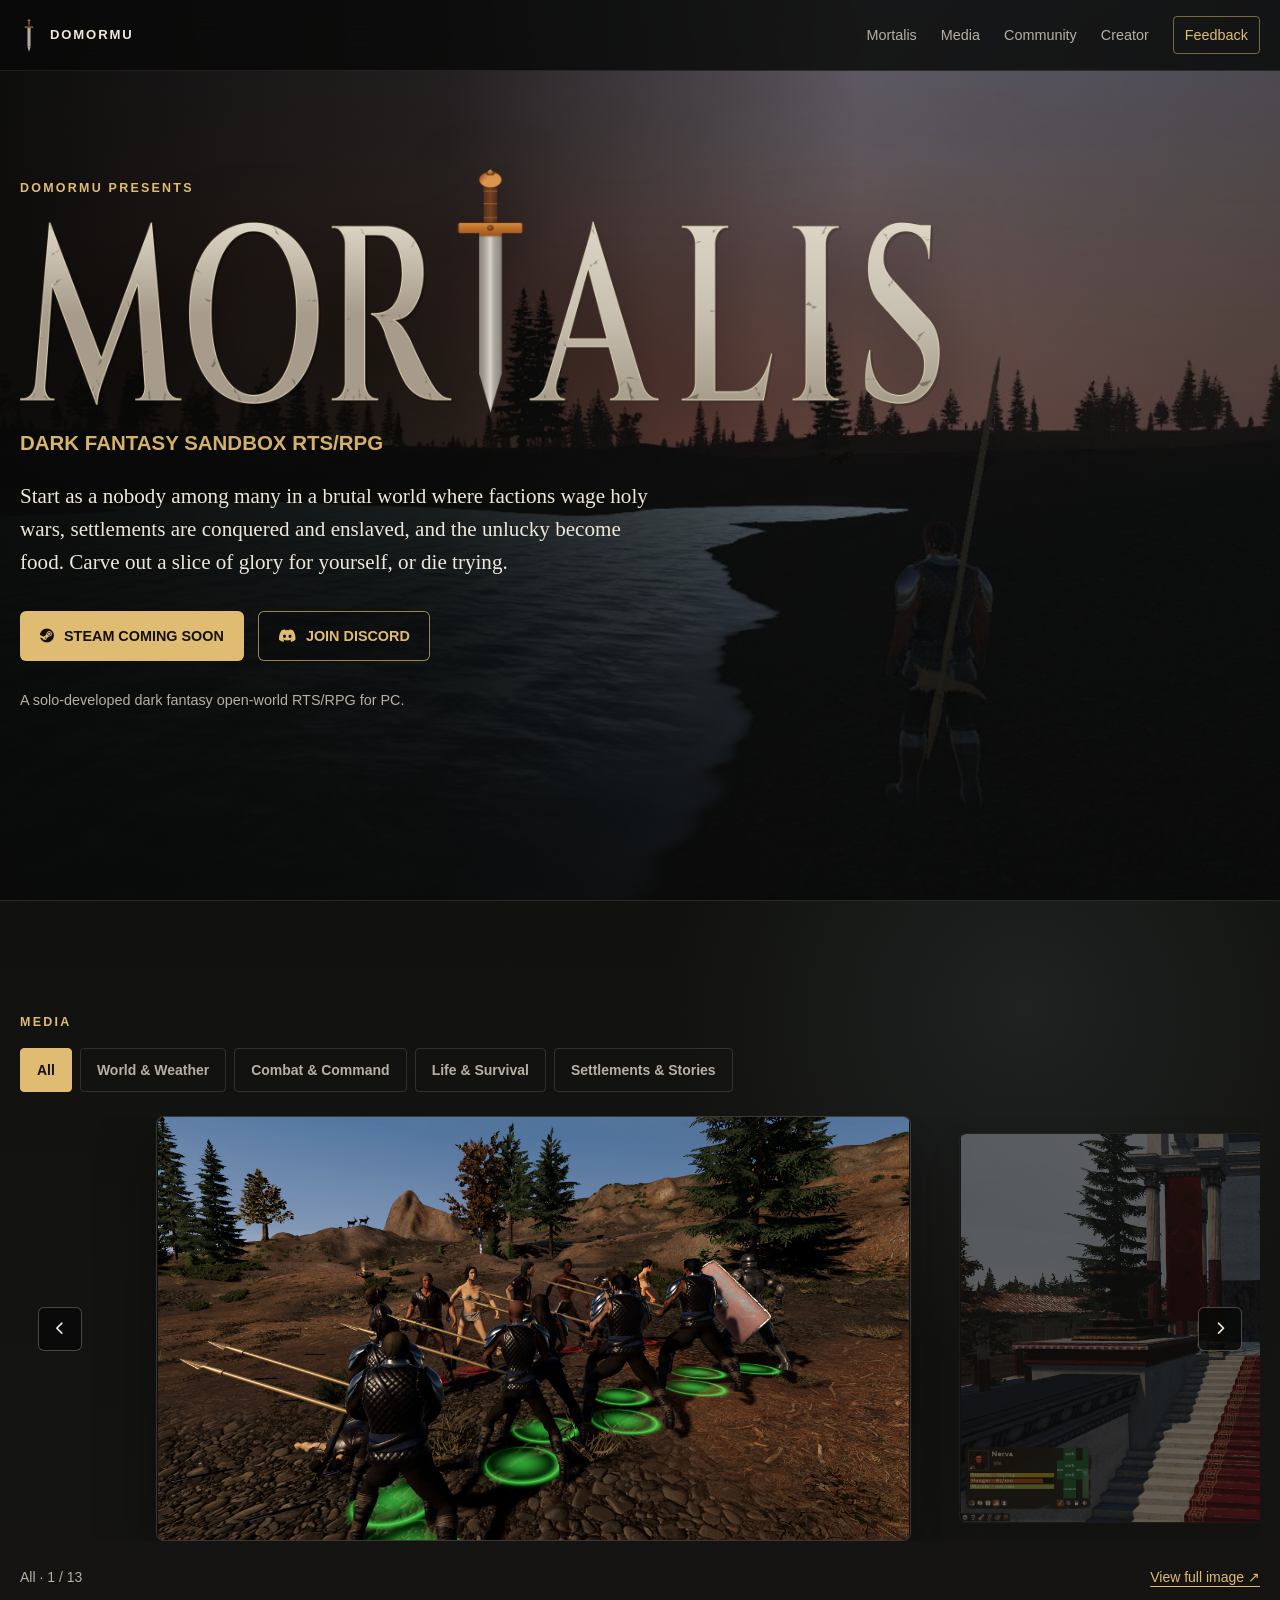
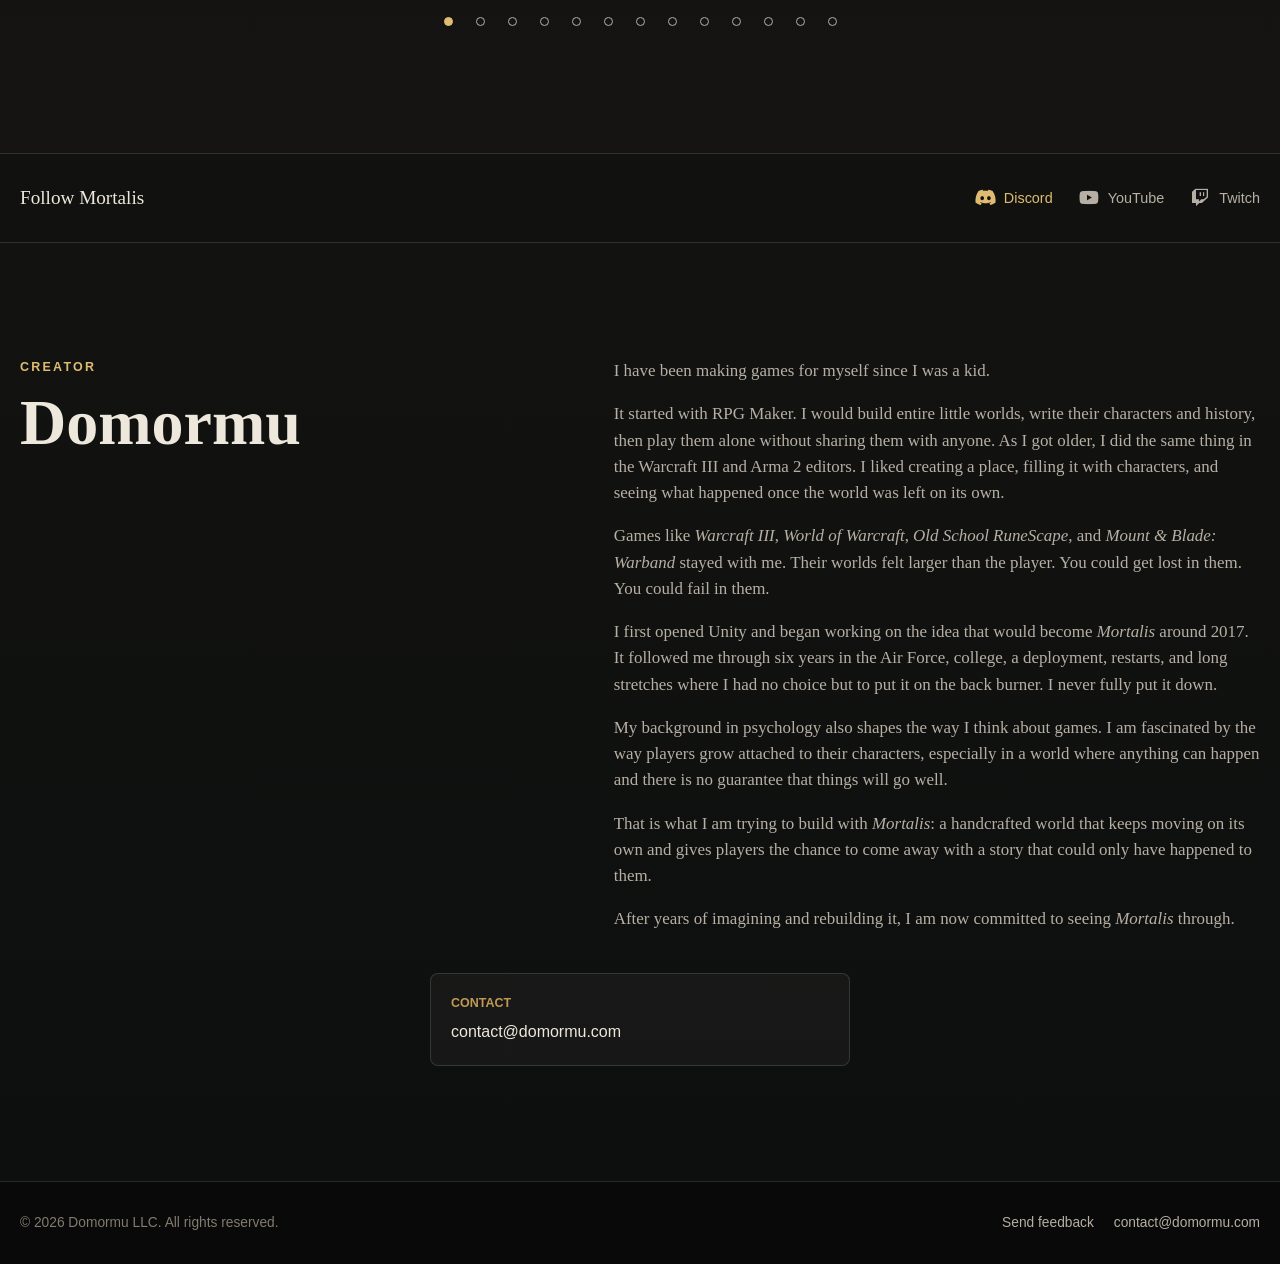
==== commit 48bda2d1: "Use compact icon social links and refine Mortalis genre line" ====
--- a/index.html
+++ b/index.html
@@ -22,7 +22,7 @@
 
     <title>Mortalis | Dark Fantasy Sandbox RTS/RPG by Domormu</title>
 
-    <link rel="stylesheet" href="style.css?v=brand-20261030">
+    <link rel="stylesheet" href="style.css?v=social-20261030">
     <script src="media-carousel.js?v=media-20260907" defer></script>
     <link rel="stylesheet" href="https://cdnjs.cloudflare.com/ajax/libs/font-awesome/6.5.2/css/all.min.css">
 
@@ -97,7 +97,7 @@
                         </a>
                     </div>
 
-                    <p class="hero-meta">A solo-developed, open-world RTS/RPG for PC, with survival and base building.</p>
+                    <p class="hero-meta">A solo-developed dark fantasy open-world RTS/RPG for PC.</p>
                 </div>
             </div>
         </section>
@@ -197,35 +197,20 @@
             </div>
         </section>
 
-        <section id="community" class="section community-section">
-            <div class="container">
-                <div class="section-heading">
-                    <p class="eyebrow">Community</p>
-                    <h2>Follow Mortalis.</h2>
-                </div>
-
-                <div class="link-grid">
-                    <a href="#about" class="social-link" aria-label="Steam page coming soon">
-                        <i class="fa-brands fa-steam" aria-hidden="true"></i>
-                        <span>Steam</span>
-                        <small>Coming soon</small>
+        <section id="community" class="community-section" aria-labelledby="community-title">
+            <div class="container community-strip">
+                <h2 id="community-title">Follow Mortalis</h2>
+                <nav class="community-links" aria-label="Follow Mortalis">
+                    <a href="https://discord.gg/8gwk2HYz9w" target="_blank" rel="noopener noreferrer" class="community-link community-link-primary">
+                        <i class="fa-brands fa-discord" aria-hidden="true"></i><span>Discord</span>
                     </a>
-                    <a href="https://discord.gg/8gwk2HYz9w" target="_blank" rel="noopener noreferrer" class="social-link">
-                        <i class="fa-brands fa-discord" aria-hidden="true"></i>
-                        <span>Discord</span>
-                        <small>Main community</small>
+                    <a href="https://www.youtube.com/@Domormu" target="_blank" rel="noopener noreferrer" class="community-link">
+                        <i class="fa-brands fa-youtube" aria-hidden="true"></i><span>YouTube</span>
                     </a>
-                    <a href="https://www.youtube.com/@Domormu" target="_blank" rel="noopener noreferrer" class="social-link">
-                        <i class="fa-brands fa-youtube" aria-hidden="true"></i>
-                        <span>YouTube</span>
-                        <small>Videos</small>
+                    <a href="https://www.twitch.tv/domormu" target="_blank" rel="noopener noreferrer" class="community-link">
+                        <i class="fa-brands fa-twitch" aria-hidden="true"></i><span>Twitch</span>
                     </a>
-                    <a href="https://www.twitch.tv/domormu" target="_blank" rel="noopener noreferrer" class="social-link">
-                        <i class="fa-brands fa-twitch" aria-hidden="true"></i>
-                        <span>Twitch</span>
-                        <small>Streams</small>
-                    </a>
-                </div>
+                </nav>
             </div>
         </section>
 
@@ -296,5 +281,6 @@
     </footer>
 </body>
 </html>
+
+
 
-
--- a/style.css
+++ b/style.css
@@ -1,1008 +1,996 @@
-:root {
+:root {
+
+    --bg: #0d0f0e;
+    --bg-deep: #080908;
+    --panel: #151514;
+    --panel-strong: #1f1d19;
+    --text: #eee7dc;
+    --muted: #b7afa4;
+    --dim: #837b70;
+    --line: rgba(238, 231, 220, 0.14);
+    --brass: #c09a55;
+    --brass-bright: #e0bc72;
+    --blood: #7f2f2b;
+    --steel: #7e9092;
+    --shadow: rgba(0, 0, 0, 0.45);
+}
+
+* {
+    box-sizing: border-box;
+}
+
+html {
+    scroll-behavior: smooth;
+    scroll-padding-top: 82px;
+}
+
+body {
+    margin: 0;
+    background: var(--bg);
+    color: var(--text);
+    font-family: Georgia, "Times New Roman", serif;
+    line-height: 1.55;
+}
+
+body::before {
+    content: "";
+    position: fixed;
+    inset: 0;
+    pointer-events: none;
+    z-index: 10;
+    background-image:
+        linear-gradient(rgba(255, 255, 255, 0.025) 1px, transparent 1px),
+        linear-gradient(90deg, rgba(255, 255, 255, 0.018) 1px, transparent 1px);
+    background-size: 48px 48px;
+    mix-blend-mode: soft-light;
+    opacity: 0.28;
+}
+
+a {
+    color: inherit;
+}
+
+.container {
+    width: min(1280px, calc(100% - 40px));
+    margin: 0 auto;
+}
+
+.site-header {
+    position: fixed;
+    top: 0;
+    left: 0;
+    right: 0;
+    z-index: 20;
+    border-bottom: 1px solid rgba(238, 231, 220, 0.1);
+    background: rgba(8, 9, 8, 0.82);
+    backdrop-filter: blur(16px);
+}
+
+.header-inner {
+    min-height: 70px;
+    display: flex;
+    align-items: center;
+    justify-content: space-between;
+    gap: 24px;
+}
+
+.brand {
+    display: inline-flex;
+    align-items: center;
+    gap: 12px;
+    text-decoration: none;
+    text-transform: uppercase;
+    letter-spacing: 0.14em;
+    font-family: Arial, Helvetica, sans-serif;
+    font-size: 0.82rem;
+    font-weight: 700;
+}
+
+.brand-mark {
+    display: block;
+    flex: 0 0 auto;
+    width: 18px;
+    height: 35px;
+    object-fit: contain;
+}
+
+.site-nav {
+    display: flex;
+    align-items: center;
+    gap: 24px;
+    font-family: Arial, Helvetica, sans-serif;
+    font-size: 0.9rem;
+}
+
+.site-nav a {
+    color: var(--muted);
+    text-decoration: none;
+}
+
+.site-nav a:hover,
+.site-nav a:focus-visible {
+    color: var(--text);
+}
+
+.hero {
+    position: relative;
+    min-height: 100svh;
+    display: flex;
+    align-items: center;
+    overflow: hidden;
+    border-bottom: 1px solid var(--line);
+    background: var(--bg-deep);
+}
+
+.hero-backdrop {
+    position: absolute;
+    inset: 0;
+    background:
+        linear-gradient(90deg, rgba(8, 9, 8, 0.96) 0%, rgba(8, 9, 8, 0.8) 35%, rgba(8, 9, 8, 0.24) 67%, rgba(8, 9, 8, 0.38) 100%),
+        linear-gradient(180deg, rgba(8, 9, 8, 0.08) 0%, rgba(8, 9, 8, 0.68) 100%),
+        url("assets/mortalis-hero-dusk.jpg") center 46% / cover no-repeat;
+    transform: scale(1.01);
+}
+
+.hero-grid {
+    position: relative;
+    z-index: 1;
+    min-height: 100svh;
+    display: grid;
+    align-items: center;
+    padding: 102px 0 72px;
+}
+
+.hero-copy {
+    width: min(1160px, 100%);
+    transform: translateY(-24px);
+}
+
+.eyebrow {
+    margin: 0 0 14px;
+    color: var(--brass-bright);
+    font-family: Arial, Helvetica, sans-serif;
+    font-size: 0.78rem;
+    font-weight: 700;
+    letter-spacing: 0.18em;
+    text-transform: uppercase;
+}
+
+h1,
+h2,
+h3,
+p {
+    margin-top: 0;
+}
+
+h1 {
+    margin-bottom: 10px;
+    font-size: clamp(3rem, 6.15vw, 5.9rem);
+    line-height: 0.92;
+    font-weight: 700;
+    text-transform: uppercase;
+    white-space: nowrap;
+    text-shadow: 0 18px 50px rgba(0, 0, 0, 0.7);
+}
+
+.visually-hidden {
+    position: absolute;
+    width: 1px;
+    height: 1px;
+    padding: 0;
+    margin: -1px;
+    overflow: hidden;
+    clip: rect(0, 0, 0, 0);
+    white-space: nowrap;
+    border: 0;
+}
+
+.hero-brand-lockup {
+    position: relative;
+    width: min(920px, 100%);
+    margin-bottom: 14px;
+}
+
+.hero-brand-lockup > .eyebrow {
+    position: absolute;
+    top: clamp(4px, 0.8vw, 12px);
+    left: 0;
+    z-index: 1;
+    margin: 0;
+}
+
+.hero-title {
+    width: 100%;
+    margin: 0;
+    line-height: 0;
+    text-shadow: none;
+}
+
+.hero-logo {
+    display: block;
+    width: auto;
+    max-width: 100%;
+    max-height: 28svh;
+    height: auto;
+    object-fit: contain;
+    object-position: left center;
+    filter: drop-shadow(0 18px 34px rgba(0, 0, 0, 0.62));
+}
+
+h2 {
+    margin-bottom: 0;
+    font-size: clamp(2.2rem, 5vw, 4.6rem);
+    line-height: 0.98;
+    font-weight: 700;
+}
+
+h3 {
+    margin-bottom: 12px;
+    font-size: 1.25rem;
+    line-height: 1.15;
+}
+
+.hero-subtitle {
+    margin-bottom: 22px;
+    color: var(--brass-bright);
+    font-family: Arial, Helvetica, sans-serif;
+    font-size: clamp(1rem, 2vw, 1.28rem);
+    font-weight: 700;
+    text-transform: uppercase;
+}
+
+.hero-text {
+    max-width: 650px;
+    margin-bottom: 32px;
+    color: var(--text);
+    font-size: clamp(1.12rem, 2vw, 1.32rem);
+}
+
+.hero-actions {
+    display: flex;
+    flex-wrap: wrap;
+    gap: 14px;
+    margin-bottom: 28px;
+}
+
+.button {
+    min-height: 48px;
+    display: inline-flex;
+    align-items: center;
+    justify-content: center;
+    gap: 10px;
+    padding: 13px 19px;
+    border: 1px solid transparent;
+    border-radius: 6px;
+    font-family: Arial, Helvetica, sans-serif;
+    font-size: 0.9rem;
+    font-weight: 800;
+    text-decoration: none;
+    text-transform: uppercase;
+    transition: transform 160ms ease, border-color 160ms ease, background 160ms ease, color 160ms ease;
+}
+
+.button:hover,
+.button:focus-visible {
+    transform: translateY(-2px);
+}
+
+.button.primary {
+    background: var(--brass-bright);
+    color: #14110c;
+}
+
+.button.secondary {
+    border-color: rgba(224, 188, 114, 0.68);
+    color: var(--brass-bright);
+    background: rgba(8, 9, 8, 0.3);
+}
+
+.hero-meta {
+    max-width: 650px;
+    margin: 0;
+    color: var(--muted);
+    font-family: Arial, Helvetica, sans-serif;
+    font-size: 0.9rem;
+    line-height: 1.65;
+}
+
+.section {
+    padding: clamp(72px, 9vw, 118px) 0;
+}
+
+.split {
+    display: grid;
+    grid-template-columns: minmax(0, 0.78fr) minmax(280px, 1fr);
+    gap: clamp(32px, 7vw, 90px);
+    align-items: start;
+}
+
+.section-copy {
+    color: var(--muted);
+    font-size: 1.06rem;
+}
+
+.section-copy p:last-child {
+    margin-bottom: 0;
+}
+
+.media-section {
+    overflow: hidden;
+    background:
+        radial-gradient(circle at 80% 12%, rgba(126, 144, 146, 0.12), transparent 28%),
+        linear-gradient(180deg, #111210 0%, #151413 100%);
+}
+
+.media-heading {
+    margin-bottom: 24px;
+}
+
+.media-heading .eyebrow {
+    margin-bottom: 0;
+}
+
+.media-stage {
+    position: relative;
+}
+
+.media-viewport {
+    position: relative;
+    --media-slide-width: min(78%, 1040px);
+    display: grid;
+    grid-auto-flow: column;
+    grid-auto-columns: var(--media-slide-width);
+    gap: 18px;
+    overflow-x: auto;
+    padding-inline: calc((100% - var(--media-slide-width)) / 2);
+    overscroll-behavior-x: contain;
+    scroll-snap-type: x mandatory;
+    scrollbar-width: none;
+}
+
+.media-viewport::-webkit-scrollbar {
+    display: none;
+}
+
+.media-viewport:focus-visible {
+    outline: 2px solid var(--brass-bright);
+    outline-offset: 4px;
+}
+
+.media-slide {
+    min-width: 0;
+    margin: 0;
+    opacity: 1;
+    cursor: pointer;
+    transform: scale(1);
+    scroll-snap-align: center;
+    scroll-snap-stop: always;
+    transition: opacity 240ms ease, transform 240ms ease;
+}
+
+.media-slide:hover {
+    opacity: 0.62;
+}
+
+.media-slide.is-active {
+    opacity: 1;
+    cursor: default;
+    transform: scale(1);
+}
+
+.media-frame {
+    width: 100%;
+    overflow: hidden;
+    aspect-ratio: 16 / 9;
+    border: 1px solid var(--line);
+    border-radius: 8px;
+    background: rgba(8, 9, 8, 0.42);
+    box-shadow: 0 18px 44px rgba(0, 0, 0, 0.24);
+}
+
+.media-slide.is-active .media-frame {
+    border-color: rgba(238, 231, 220, 0.2);
+    box-shadow: 0 22px 58px rgba(0, 0, 0, 0.38);
+}
+
+.media-frame img,
+.media-frame iframe,
+.media-frame video {
+    display: block;
+    width: 100%;
+    height: 100%;
+    border: 0;
+    object-fit: contain;
+}
+
+.media-arrow {
+    position: absolute;
+    top: 50%;
+    z-index: 3;
+    width: 44px;
+    height: 44px;
+    display: grid;
+    place-items: center;
+    padding: 0;
+    border: 1px solid rgba(238, 231, 220, 0.28);
+    border-radius: 6px;
+    background: rgba(8, 9, 8, 0.82);
+    color: var(--text);
+    cursor: pointer;
+    transform: translateY(-50%);
+    transition: border-color 160ms ease, background 160ms ease, color 160ms ease;
+}
+
+.media-arrow:hover,
+.media-arrow:focus-visible {
+    border-color: var(--brass-bright);
+    background: rgba(8, 9, 8, 0.96);
+    color: var(--brass-bright);
+}
+
+.media-arrow:focus-visible {
+    outline: 2px solid var(--brass-bright);
+    outline-offset: 3px;
+}
+
+.media-arrow:disabled {
+    opacity: 0;
+    pointer-events: none;
+}
+
+.media-arrow-previous {
+    left: 18px;
+}
+
+.media-arrow-next {
+    right: 18px;
+}
+
+.media-dots {
+    min-height: 18px;
+    display: flex;
+    align-items: center;
+    justify-content: center;
+    gap: 9px;
+    margin-top: 8px;
+}
+
+.media-dot {
+    width: 8px;
+    height: 8px;
+    padding: 0;
+    border: 1px solid rgba(238, 231, 220, 0.46);
+    border-radius: 50%;
+    background: transparent;
+    cursor: pointer;
+    transition: border-color 160ms ease, background 160ms ease, transform 160ms ease;
+}
+
+.media-dot:hover,
+.media-dot:focus-visible {
+    border-color: var(--brass-bright);
+    transform: scale(1.2);
+}
+
+.media-dot:focus-visible {
+    outline: 2px solid var(--brass-bright);
+    outline-offset: 3px;
+}
+
+.media-dot[aria-current="true"] {
+    border-color: var(--brass-bright);
+    background: var(--brass-bright);
+}
+
+@media (max-width: 720px) {
+    .media-viewport {
+        --media-slide-width: 88%;
+        gap: 10px;
+    }
+
+    .media-arrow {
+        width: 42px;
+        height: 42px;
+    }
+
+    .media-arrow-previous {
+        left: 8px;
+    }
+
+    .media-arrow-next {
+        right: 8px;
+    }
+}
+
+/* Branded not-found page */
+.error-page {
+    min-height: 100svh;
+    display: flex;
+    flex-direction: column;
+    background:
+        linear-gradient(90deg, rgba(8, 9, 8, 0.96), rgba(8, 9, 8, 0.72)),
+        linear-gradient(180deg, rgba(8, 9, 8, 0.26), rgba(8, 9, 8, 0.94)),
+        url("assets/mortalis-hero-dusk.jpg") center 46% / cover fixed no-repeat;
+}
+
+.error-page .site-header {
+    position: relative;
+}
+
+.not-found-main {
+    flex: 1;
+    display: grid;
+    align-items: center;
+    padding: 48px 0;
+}
+
+.not-found-panel {
+    width: min(720px, 100%);
+    padding: clamp(30px, 5vw, 48px);
+    border: 1px solid rgba(238, 231, 220, 0.15);
+    background: rgba(8, 9, 8, 0.82);
+    box-shadow: 0 28px 80px rgba(0, 0, 0, 0.46);
+    backdrop-filter: blur(12px);
+}
+
+.not-found-code {
+    margin: 0 0 8px;
+    color: var(--brass-bright);
+    font-family: Arial, Helvetica, sans-serif;
+    font-size: 0.78rem;
+    font-weight: 700;
+    letter-spacing: 0.22em;
+    text-transform: uppercase;
+}
+
+.not-found-panel h1 {
+    max-width: 640px;
+    margin-bottom: 22px;
+    font-size: clamp(3rem, 7vw, 5.3rem);
+    line-height: 0.9;
+    white-space: normal;
+    overflow-wrap: anywhere;
+}
+
+.not-found-copy {
+    max-width: 590px;
+    margin-bottom: 30px;
+    color: var(--muted);
+    font-size: clamp(1.05rem, 2vw, 1.24rem);
+}
+
+@media (max-width: 720px) {
+    .not-found-main {
+        padding: 36px 0;
+    }
+
+    .not-found-panel {
+        padding: 28px 24px;
+    }
+}
+
+.community-section {
+    padding: 22px 0;
+    border-top: 1px solid var(--line);
+    border-bottom: 1px solid var(--line);
+    background: #111210;
+}
+
+.community-strip {
+    display: flex;
+    align-items: center;
+    justify-content: space-between;
+    flex-wrap: wrap;
+    gap: 12px 32px;
+}
+
+.community-strip h2 {
+    margin: 0;
+    font-family: Georgia, "Times New Roman", serif;
+    font-size: 1.2rem;
+    font-weight: 400;
+    line-height: 1.5;
+}
+
+.community-links {
+    display: flex;
+    flex-wrap: wrap;
+    align-items: center;
+    gap: 4px 26px;
+}
+
+.community-link {
+    display: inline-flex;
+    align-items: center;
+    gap: 9px;
+    min-height: 44px;
+    color: var(--muted);
+    font-family: Arial, Helvetica, sans-serif;
+    font-size: 0.9rem;
+    text-decoration: none;
+}
+
+.community-link i {
+    width: 20px;
+    text-align: center;
+    font-size: 1.1rem;
+}
+
+.community-link-primary { color: var(--brass-bright); }
+.community-link:hover,
+.community-link:focus-visible { color: var(--text); text-decoration: underline; text-underline-offset: 5px; }
+.community-link:focus-visible { outline: 2px solid var(--brass-bright); outline-offset: 4px; }
+.community-link:hover .fa-discord { color: #8b91ff; }
+.community-link:hover .fa-youtube { color: #ff5147; }
+.community-link:hover .fa-twitch { color: #b38aff; }
+
+@media (max-width: 720px) {
+    .community-strip { flex-direction: column; align-items: flex-start; gap: 8px; }
+    .community-links { gap: 4px 22px; }
+}
+
+.creator-section {
+    background:
+        linear-gradient(180deg, #121311, #0d0f0e);
+}
+
+.contact-grid {
+    display: grid;
+    grid-template-columns: minmax(0, 1fr);
+    gap: 14px;
+    margin-top: 40px;
+    max-width: 420px;
+}
+
+.contact-grid a {
+    display: grid;
+    gap: 7px;
+    padding: 20px;
+    border: 1px solid var(--line);
+    border-radius: 8px;
+    background: rgba(238, 231, 220, 0.04);
+    color: var(--text);
+    font-family: Arial, Helvetica, sans-serif;
+    text-decoration: none;
+}
+
+.contact-grid a:hover,
+.contact-grid a:focus-visible {
+    border-color: rgba(224, 188, 114, 0.58);
+}
+
+.contact-grid span {
+    color: var(--brass);
+    font-size: 0.78rem;
+    font-weight: 800;
+    text-transform: uppercase;
+}
+
+.site-footer {
+    border-top: 1px solid var(--line);
+    background: var(--bg-deep);
+    color: var(--dim);
+    font-family: Arial, Helvetica, sans-serif;
+    font-size: 0.86rem;
+}
+
+.footer-inner {
+    min-height: 82px;
+    display: flex;
+    align-items: center;
+    justify-content: space-between;
+    gap: 18px;
+}
+
+.footer-inner p {
+    margin-bottom: 0;
+}
+
+.footer-inner a {
+    color: var(--muted);
+    text-decoration: none;
+}
+
+.footer-inner a:hover,
+.footer-inner a:focus-visible {
+    color: var(--text);
+}
+
+@media (max-width: 980px) {
+    h1 {
+        white-space: normal;
+    }
+
+    .contact-grid {
+        grid-template-columns: repeat(2, minmax(0, 1fr));
+    }
+
+    .split {
+        grid-template-columns: 1fr;
+    }
+}
+
+@media (max-width: 720px) {
+    html {
+        scroll-padding-top: 92px;
+    }
+
+    .container {
+        width: min(100% - 28px, 1280px);
+    }
+
+    .header-inner {
+        min-height: auto;
+        padding: 15px 0;
+        align-items: flex-start;
+        flex-direction: column;
+        gap: 14px;
+    }
+
+    .site-nav {
+        width: 100%;
+        justify-content: space-between;
+        gap: 8px;
+        font-size: 0.76rem;
+    }
+
+    .hero-grid {
+        padding-top: 138px;
+    }
+
+    .hero-copy {
+        transform: none;
+    }
+
+    h1 {
+        font-size: clamp(2.75rem, 11vw, 4.4rem);
+    }
+
+    .hero-brand-lockup > .eyebrow {
+        font-size: 0.68rem;
+        letter-spacing: 0.13em;
+    }
+
+    .hero-backdrop {
+        background:
+            linear-gradient(180deg, rgba(8, 9, 8, 0.7) 0%, rgba(8, 9, 8, 0.52) 38%, rgba(8, 9, 8, 0.9) 100%),
+            linear-gradient(90deg, rgba(8, 9, 8, 0.82), rgba(8, 9, 8, 0.28)),
+            url("assets/mortalis-hero-dusk.jpg") 68% center / cover no-repeat;
+    }
+
+    .hero-actions,
+    .button {
+        width: 100%;
+    }
+
+    .contact-grid {
+        grid-template-columns: 1fr;
+    }
+
+    .footer-inner {
+        padding: 22px 0;
+        align-items: flex-start;
+        flex-direction: column;
+    }
+}
+
+/* Mortalis feedback */
+.nav-feedback {
+    padding: 7px 11px;
+    border: 1px solid rgba(224, 188, 114, 0.5);
+    border-radius: 4px;
+    color: var(--brass-bright) !important;
+}
+
+.nav-feedback:hover,
+.nav-feedback:focus-visible,
+.nav-feedback[aria-current="page"] {
+    border-color: var(--brass-bright);
+    background: rgba(192, 154, 85, 0.12);
+}
+
+.footer-links {
+    display: flex;
+    align-items: center;
+    gap: 20px;
+}
+
+.feedback-page {
+    min-height: 100svh;
+    background:
+        radial-gradient(circle at 76% 8%, rgba(126, 144, 146, 0.11), transparent 28%),
+        linear-gradient(180deg, #111210 0%, var(--bg) 480px);
+}
+
+.feedback-page .site-header {
+    position: relative;
+}
+
+.feedback-main {
+    padding: clamp(54px, 7vw, 88px) 0 clamp(72px, 9vw, 112px);
+}
+
+.feedback-intro {
+    max-width: 780px;
+    margin-bottom: 32px;
+}
+
+.feedback-intro h1 {
+    margin-bottom: 22px;
+    font-size: clamp(2.8rem, 7vw, 5.4rem);
+    line-height: 0.92;
+    white-space: normal;
+}
+
+.feedback-lede {
+    max-width: 700px;
+    margin-bottom: 18px;
+    color: var(--muted);
+    font-size: clamp(1.08rem, 2vw, 1.25rem);
+}
+
+.feedback-notes {
+    display: flex;
+    flex-wrap: wrap;
+    gap: 8px;
+    margin: 0;
+    padding: 0;
+    list-style: none;
+    color: var(--muted);
+    font-family: Arial, Helvetica, sans-serif;
+    font-size: 0.78rem;
+    font-weight: 700;
+    text-transform: uppercase;
+}
+
+.feedback-notes li {
+    padding: 7px 10px;
+    border: 1px solid var(--line);
+    background: rgba(238, 231, 220, 0.035);
+}
+
+.feedback-shell {
+    overflow: hidden;
+    border: 1px solid rgba(238, 231, 220, 0.16);
+    border-radius: 8px;
+    background: #f7f5f0;
+    box-shadow: 0 28px 76px rgba(0, 0, 0, 0.34);
+}
+
+.feedback-frame {
+    display: block;
+    width: 100%;
+    min-height: 420px;
+    border: 0;
+    background: #f7f5f0;
+}
+
+.feedback-fallback {
+    display: flex;
+    align-items: center;
+    justify-content: space-between;
+    gap: 20px;
+    padding: 18px 20px;
+    border-top: 1px solid rgba(13, 15, 14, 0.12);
+    background: #ebe7df;
+    color: #35312b;
+    font-family: Arial, Helvetica, sans-serif;
+    font-size: 0.86rem;
+}
+
+.feedback-fallback p {
+    margin: 0;
+}
+
+.feedback-fallback a {
+    flex: 0 0 auto;
+    color: #5f461e;
+    font-weight: 800;
+}
+
+@media (max-width: 720px) {
+    .site-nav {
+        overflow-x: auto;
+        justify-content: flex-start;
+        padding-bottom: 2px;
+        scrollbar-width: none;
+    }
+
+    .site-nav::-webkit-scrollbar {
+        display: none;
+    }
+
+    .site-nav a {
+        flex: 0 0 auto;
+    }
+
+    .feedback-main {
+        padding-top: 42px;
+    }
+
+    .feedback-frame {
+        min-height: 520px;
+    }
+
+    .feedback-fallback {
+        align-items: flex-start;
+        flex-direction: column;
+        gap: 8px;
+    }
+
+    .footer-links {
+        align-items: flex-start;
+        flex-direction: column;
+        gap: 10px;
+    }
+}
+
+/* Screenshot filters: progressive enhancement leaves every image readable without JS. */
+[hidden] { display: none !important; }
+
+.media-filters {
+    display: flex;
+    flex-wrap: wrap;
+    gap: 8px;
+    margin-top: 20px;
+}
+.media-filter {
+    min-height: 44px;
+    padding: 10px 16px;
+    border: 1px solid var(--line);
+    border-radius: 4px;
+    background: transparent;
+    color: var(--muted);
+    font: 600 0.875rem/1.3 Arial, Helvetica, sans-serif;
+    cursor: pointer;
+    transition: color 160ms ease, border-color 160ms ease, background 160ms ease;
+}
+.media-filter:hover { color: var(--text); border-color: var(--brass); }
+.media-filter[aria-pressed="true"] {
+    color: #14110c;
+    background: var(--brass-bright);
+    border-color: var(--brass-bright);
+}
+.media-filter:focus-visible, .media-original:focus-visible {
+    outline: 2px solid var(--brass-bright);
+    outline-offset: 4px;
+}
+.is-ready .media-slide { opacity: 0.38; transform: scale(0.92); }
+.is-ready .media-slide:hover { opacity: 0.62; }
+.is-ready .media-slide.is-active { opacity: 1; transform: scale(1); }
+.media-toolbar {
+    display: flex;
+    flex-wrap: wrap;
+    align-items: center;
+    justify-content: space-between;
+    gap: 8px 20px;
+    padding: 16px 0 0;
+    color: var(--muted);
+    font: 0.875rem/1.5 Arial, Helvetica, sans-serif;
+}
+.media-status { margin: 0; }
+.media-original { color: var(--brass-bright); text-underline-offset: 4px; padding-block: 10px; }
+.media-dots { flex-wrap: wrap; gap: 0; margin-top: 8px; }
+.media-dot {
+    width: 32px;
+    height: 32px;
+    display: grid;
+    place-items: center;
+    border: 0;
+    border-radius: 4px;
+}
+.media-dot::after {
+    content: "";
+    width: 7px;
+    height: 7px;
+    border: 1px solid var(--muted);
+    border-radius: 50%;
+}
+.media-dot[aria-current="true"] { background: transparent; }
+.media-dot[aria-current="true"]::after { background: var(--brass-bright); border-color: var(--brass-bright); }
+@media (prefers-reduced-motion: reduce) {
+    html { scroll-behavior: auto; }
+    .media-slide, .media-filter, .media-dot { transition: none; }
+}
+
 
-    --bg: #0d0f0e;
-    --bg-deep: #080908;
-    --panel: #151514;
-    --panel-strong: #1f1d19;
-    --text: #eee7dc;
-    --muted: #b7afa4;
-    --dim: #837b70;
-    --line: rgba(238, 231, 220, 0.14);
-    --brass: #c09a55;
-    --brass-bright: #e0bc72;
-    --blood: #7f2f2b;
-    --steel: #7e9092;
-    --shadow: rgba(0, 0, 0, 0.45);
-}
-
-* {
-    box-sizing: border-box;
-}
-
-html {
-    scroll-behavior: smooth;
-    scroll-padding-top: 82px;
-}
-
-body {
-    margin: 0;
-    background: var(--bg);
-    color: var(--text);
-    font-family: Georgia, "Times New Roman", serif;
-    line-height: 1.55;
-}
-
-body::before {
-    content: "";
-    position: fixed;
-    inset: 0;
-    pointer-events: none;
-    z-index: 10;
-    background-image:
-        linear-gradient(rgba(255, 255, 255, 0.025) 1px, transparent 1px),
-        linear-gradient(90deg, rgba(255, 255, 255, 0.018) 1px, transparent 1px);
-    background-size: 48px 48px;
-    mix-blend-mode: soft-light;
-    opacity: 0.28;
-}
-
-a {
-    color: inherit;
-}
-
-.container {
-    width: min(1280px, calc(100% - 40px));
-    margin: 0 auto;
-}
-
-.site-header {
-    position: fixed;
-    top: 0;
-    left: 0;
-    right: 0;
-    z-index: 20;
-    border-bottom: 1px solid rgba(238, 231, 220, 0.1);
-    background: rgba(8, 9, 8, 0.82);
-    backdrop-filter: blur(16px);
-}
-
-.header-inner {
-    min-height: 70px;
-    display: flex;
-    align-items: center;
-    justify-content: space-between;
-    gap: 24px;
-}
-
-.brand {
-    display: inline-flex;
-    align-items: center;
-    gap: 12px;
-    text-decoration: none;
-    text-transform: uppercase;
-    letter-spacing: 0.14em;
-    font-family: Arial, Helvetica, sans-serif;
-    font-size: 0.82rem;
-    font-weight: 700;
-}
-
-.brand-mark {
-    display: block;
-    flex: 0 0 auto;
-    width: 18px;
-    height: 35px;
-    object-fit: contain;
-}
-
-.site-nav {
-    display: flex;
-    align-items: center;
-    gap: 24px;
-    font-family: Arial, Helvetica, sans-serif;
-    font-size: 0.9rem;
-}
-
-.site-nav a {
-    color: var(--muted);
-    text-decoration: none;
-}
-
-.site-nav a:hover,
-.site-nav a:focus-visible {
-    color: var(--text);
-}
-
-.hero {
-    position: relative;
-    min-height: 100svh;
-    display: flex;
-    align-items: center;
-    overflow: hidden;
-    border-bottom: 1px solid var(--line);
-    background: var(--bg-deep);
-}
-
-.hero-backdrop {
-    position: absolute;
-    inset: 0;
-    background:
-        linear-gradient(90deg, rgba(8, 9, 8, 0.96) 0%, rgba(8, 9, 8, 0.8) 35%, rgba(8, 9, 8, 0.24) 67%, rgba(8, 9, 8, 0.38) 100%),
-        linear-gradient(180deg, rgba(8, 9, 8, 0.08) 0%, rgba(8, 9, 8, 0.68) 100%),
-        url("assets/mortalis-hero-dusk.jpg") center 46% / cover no-repeat;
-    transform: scale(1.01);
-}
-
-.hero-grid {
-    position: relative;
-    z-index: 1;
-    min-height: 100svh;
-    display: grid;
-    align-items: center;
-    padding: 102px 0 72px;
-}
-
-.hero-copy {
-    width: min(1160px, 100%);
-    transform: translateY(-24px);
-}
-
-.eyebrow {
-    margin: 0 0 14px;
-    color: var(--brass-bright);
-    font-family: Arial, Helvetica, sans-serif;
-    font-size: 0.78rem;
-    font-weight: 700;
-    letter-spacing: 0.18em;
-    text-transform: uppercase;
-}
-
-h1,
-h2,
-h3,
-p {
-    margin-top: 0;
-}
-
-h1 {
-    margin-bottom: 10px;
-    font-size: clamp(3rem, 6.15vw, 5.9rem);
-    line-height: 0.92;
-    font-weight: 700;
-    text-transform: uppercase;
-    white-space: nowrap;
-    text-shadow: 0 18px 50px rgba(0, 0, 0, 0.7);
-}
-
-.visually-hidden {
-    position: absolute;
-    width: 1px;
-    height: 1px;
-    padding: 0;
-    margin: -1px;
-    overflow: hidden;
-    clip: rect(0, 0, 0, 0);
-    white-space: nowrap;
-    border: 0;
-}
-
-.hero-brand-lockup {
-    position: relative;
-    width: min(920px, 100%);
-    margin-bottom: 14px;
-}
-
-.hero-brand-lockup > .eyebrow {
-    position: absolute;
-    top: clamp(4px, 0.8vw, 12px);
-    left: 0;
-    z-index: 1;
-    margin: 0;
-}
-
-.hero-title {
-    width: 100%;
-    margin: 0;
-    line-height: 0;
-    text-shadow: none;
-}
-
-.hero-logo {
-    display: block;
-    width: auto;
-    max-width: 100%;
-    max-height: 28svh;
-    height: auto;
-    object-fit: contain;
-    object-position: left center;
-    filter: drop-shadow(0 18px 34px rgba(0, 0, 0, 0.62));
-}
-
-h2 {
-    margin-bottom: 0;
-    font-size: clamp(2.2rem, 5vw, 4.6rem);
-    line-height: 0.98;
-    font-weight: 700;
-}
-
-h3 {
-    margin-bottom: 12px;
-    font-size: 1.25rem;
-    line-height: 1.15;
-}
-
-.hero-subtitle {
-    margin-bottom: 22px;
-    color: var(--brass-bright);
-    font-family: Arial, Helvetica, sans-serif;
-    font-size: clamp(1rem, 2vw, 1.28rem);
-    font-weight: 700;
-    text-transform: uppercase;
-}
-
-.hero-text {
-    max-width: 650px;
-    margin-bottom: 32px;
-    color: var(--text);
-    font-size: clamp(1.12rem, 2vw, 1.32rem);
-}
-
-.hero-actions {
-    display: flex;
-    flex-wrap: wrap;
-    gap: 14px;
-    margin-bottom: 28px;
-}
-
-.button {
-    min-height: 48px;
-    display: inline-flex;
-    align-items: center;
-    justify-content: center;
-    gap: 10px;
-    padding: 13px 19px;
-    border: 1px solid transparent;
-    border-radius: 6px;
-    font-family: Arial, Helvetica, sans-serif;
-    font-size: 0.9rem;
-    font-weight: 800;
-    text-decoration: none;
-    text-transform: uppercase;
-    transition: transform 160ms ease, border-color 160ms ease, background 160ms ease, color 160ms ease;
-}
-
-.button:hover,
-.button:focus-visible {
-    transform: translateY(-2px);
-}
-
-.button.primary {
-    background: var(--brass-bright);
-    color: #14110c;
-}
-
-.button.secondary {
-    border-color: rgba(224, 188, 114, 0.68);
-    color: var(--brass-bright);
-    background: rgba(8, 9, 8, 0.3);
-}
-
-.hero-meta {
-    max-width: 650px;
-    margin: 0;
-    color: var(--muted);
-    font-family: Arial, Helvetica, sans-serif;
-    font-size: 0.9rem;
-    line-height: 1.65;
-}
-
-.section {
-    padding: clamp(72px, 9vw, 118px) 0;
-}
-
-.split {
-    display: grid;
-    grid-template-columns: minmax(0, 0.78fr) minmax(280px, 1fr);
-    gap: clamp(32px, 7vw, 90px);
-    align-items: start;
-}
-
-.section-copy {
-    color: var(--muted);
-    font-size: 1.06rem;
-}
-
-.section-copy p:last-child {
-    margin-bottom: 0;
-}
-
-.media-section {
-    overflow: hidden;
-    background:
-        radial-gradient(circle at 80% 12%, rgba(126, 144, 146, 0.12), transparent 28%),
-        linear-gradient(180deg, #111210 0%, #151413 100%);
-}
-
-.media-heading {
-    margin-bottom: 24px;
-}
-
-.media-heading .eyebrow {
-    margin-bottom: 0;
-}
-
-.media-stage {
-    position: relative;
-}
-
-.media-viewport {
-    position: relative;
-    --media-slide-width: min(78%, 1040px);
-    display: grid;
-    grid-auto-flow: column;
-    grid-auto-columns: var(--media-slide-width);
-    gap: 18px;
-    overflow-x: auto;
-    padding-inline: calc((100% - var(--media-slide-width)) / 2);
-    overscroll-behavior-x: contain;
-    scroll-snap-type: x mandatory;
-    scrollbar-width: none;
-}
-
-.media-viewport::-webkit-scrollbar {
-    display: none;
-}
-
-.media-viewport:focus-visible {
-    outline: 2px solid var(--brass-bright);
-    outline-offset: 4px;
-}
-
-.media-slide {
-    min-width: 0;
-    margin: 0;
-    opacity: 1;
-    cursor: pointer;
-    transform: scale(1);
-    scroll-snap-align: center;
-    scroll-snap-stop: always;
-    transition: opacity 240ms ease, transform 240ms ease;
-}
-
-.media-slide:hover {
-    opacity: 0.62;
-}
-
-.media-slide.is-active {
-    opacity: 1;
-    cursor: default;
-    transform: scale(1);
-}
-
-.media-frame {
-    width: 100%;
-    overflow: hidden;
-    aspect-ratio: 16 / 9;
-    border: 1px solid var(--line);
-    border-radius: 8px;
-    background: rgba(8, 9, 8, 0.42);
-    box-shadow: 0 18px 44px rgba(0, 0, 0, 0.24);
-}
-
-.media-slide.is-active .media-frame {
-    border-color: rgba(238, 231, 220, 0.2);
-    box-shadow: 0 22px 58px rgba(0, 0, 0, 0.38);
-}
-
-.media-frame img,
-.media-frame iframe,
-.media-frame video {
-    display: block;
-    width: 100%;
-    height: 100%;
-    border: 0;
-    object-fit: contain;
-}
-
-.media-arrow {
-    position: absolute;
-    top: 50%;
-    z-index: 3;
-    width: 44px;
-    height: 44px;
-    display: grid;
-    place-items: center;
-    padding: 0;
-    border: 1px solid rgba(238, 231, 220, 0.28);
-    border-radius: 6px;
-    background: rgba(8, 9, 8, 0.82);
-    color: var(--text);
-    cursor: pointer;
-    transform: translateY(-50%);
-    transition: border-color 160ms ease, background 160ms ease, color 160ms ease;
-}
-
-.media-arrow:hover,
-.media-arrow:focus-visible {
-    border-color: var(--brass-bright);
-    background: rgba(8, 9, 8, 0.96);
-    color: var(--brass-bright);
-}
-
-.media-arrow:focus-visible {
-    outline: 2px solid var(--brass-bright);
-    outline-offset: 3px;
-}
-
-.media-arrow:disabled {
-    opacity: 0;
-    pointer-events: none;
-}
-
-.media-arrow-previous {
-    left: 18px;
-}
-
-.media-arrow-next {
-    right: 18px;
-}
-
-.media-dots {
-    min-height: 18px;
-    display: flex;
-    align-items: center;
-    justify-content: center;
-    gap: 9px;
-    margin-top: 8px;
-}
-
-.media-dot {
-    width: 8px;
-    height: 8px;
-    padding: 0;
-    border: 1px solid rgba(238, 231, 220, 0.46);
-    border-radius: 50%;
-    background: transparent;
-    cursor: pointer;
-    transition: border-color 160ms ease, background 160ms ease, transform 160ms ease;
-}
-
-.media-dot:hover,
-.media-dot:focus-visible {
-    border-color: var(--brass-bright);
-    transform: scale(1.2);
-}
-
-.media-dot:focus-visible {
-    outline: 2px solid var(--brass-bright);
-    outline-offset: 3px;
-}
-
-.media-dot[aria-current="true"] {
-    border-color: var(--brass-bright);
-    background: var(--brass-bright);
-}
-
-@media (max-width: 720px) {
-    .media-viewport {
-        --media-slide-width: 88%;
-        gap: 10px;
-    }
-
-    .media-arrow {
-        width: 42px;
-        height: 42px;
-    }
-
-    .media-arrow-previous {
-        left: 8px;
-    }
-
-    .media-arrow-next {
-        right: 8px;
-    }
-}
-
-/* Branded not-found page */
-.error-page {
-    min-height: 100svh;
-    display: flex;
-    flex-direction: column;
-    background:
-        linear-gradient(90deg, rgba(8, 9, 8, 0.96), rgba(8, 9, 8, 0.72)),
-        linear-gradient(180deg, rgba(8, 9, 8, 0.26), rgba(8, 9, 8, 0.94)),
-        url("assets/mortalis-hero-dusk.jpg") center 46% / cover fixed no-repeat;
-}
-
-.error-page .site-header {
-    position: relative;
-}
-
-.not-found-main {
-    flex: 1;
-    display: grid;
-    align-items: center;
-    padding: 48px 0;
-}
-
-.not-found-panel {
-    width: min(720px, 100%);
-    padding: clamp(30px, 5vw, 48px);
-    border: 1px solid rgba(238, 231, 220, 0.15);
-    background: rgba(8, 9, 8, 0.82);
-    box-shadow: 0 28px 80px rgba(0, 0, 0, 0.46);
-    backdrop-filter: blur(12px);
-}
-
-.not-found-code {
-    margin: 0 0 8px;
-    color: var(--brass-bright);
-    font-family: Arial, Helvetica, sans-serif;
-    font-size: 0.78rem;
-    font-weight: 700;
-    letter-spacing: 0.22em;
-    text-transform: uppercase;
-}
-
-.not-found-panel h1 {
-    max-width: 640px;
-    margin-bottom: 22px;
-    font-size: clamp(3rem, 7vw, 5.3rem);
-    line-height: 0.9;
-    white-space: normal;
-    overflow-wrap: anywhere;
-}
-
-.not-found-copy {
-    max-width: 590px;
-    margin-bottom: 30px;
-    color: var(--muted);
-    font-size: clamp(1.05rem, 2vw, 1.24rem);
-}
-
-@media (max-width: 720px) {
-    .not-found-main {
-        padding: 36px 0;
-    }
-
-    .not-found-panel {
-        padding: 28px 24px;
-    }
-}
-
-.community-section {
-    background: #171716;
-}
-
-.section-heading {
-    max-width: 720px;
-    margin-bottom: 36px;
-}
-
-.link-grid {
-    display: grid;
-    grid-template-columns: repeat(4, minmax(0, 1fr));
-    gap: 14px;
-}
-
-.social-link {
-    min-height: 142px;
-    display: flex;
-    flex-direction: column;
-    justify-content: flex-end;
-    gap: 8px;
-    padding: 20px;
-    border: 1px solid var(--line);
-    border-radius: 8px;
-    background: var(--panel);
-    color: var(--text);
-    text-decoration: none;
-    transition: transform 160ms ease, border-color 160ms ease, background 160ms ease;
-}
-
-.social-link:hover,
-.social-link:focus-visible {
-    transform: translateY(-3px);
-    border-color: rgba(224, 188, 114, 0.62);
-    background: var(--panel-strong);
-}
-
-.social-link i {
-    margin-bottom: auto;
-    font-size: 1.7rem;
-    color: var(--brass);
-}
-
-.social-link span {
-    font-family: Arial, Helvetica, sans-serif;
-    font-weight: 800;
-    text-transform: uppercase;
-}
-
-.social-link small {
-    color: var(--dim);
-    font-family: Arial, Helvetica, sans-serif;
-    font-size: 0.78rem;
-}
-
-.social-link:hover .fa-discord {
-    color: #5865f2;
-}
-
-.social-link:hover .fa-youtube {
-    color: #ff2d20;
-}
-
-.social-link:hover .fa-twitch {
-    color: #9146ff;
-}
-
-.social-link:hover .fa-steam {
-    color: #66c0f4;
-}
-
-.creator-section {
-    background:
-        linear-gradient(180deg, #121311, #0d0f0e);
-}
-
-.contact-grid {
-    display: grid;
-    grid-template-columns: minmax(0, 1fr);
-    gap: 14px;
-    margin-top: 40px;
-    max-width: 420px;
-}
-
-.contact-grid a {
-    display: grid;
-    gap: 7px;
-    padding: 20px;
-    border: 1px solid var(--line);
-    border-radius: 8px;
-    background: rgba(238, 231, 220, 0.04);
-    color: var(--text);
-    font-family: Arial, Helvetica, sans-serif;
-    text-decoration: none;
-}
-
-.contact-grid a:hover,
-.contact-grid a:focus-visible {
-    border-color: rgba(224, 188, 114, 0.58);
-}
-
-.contact-grid span {
-    color: var(--brass);
-    font-size: 0.78rem;
-    font-weight: 800;
-    text-transform: uppercase;
-}
-
-.site-footer {
-    border-top: 1px solid var(--line);
-    background: var(--bg-deep);
-    color: var(--dim);
-    font-family: Arial, Helvetica, sans-serif;
-    font-size: 0.86rem;
-}
-
-.footer-inner {
-    min-height: 82px;
-    display: flex;
-    align-items: center;
-    justify-content: space-between;
-    gap: 18px;
-}
-
-.footer-inner p {
-    margin-bottom: 0;
-}
-
-.footer-inner a {
-    color: var(--muted);
-    text-decoration: none;
-}
-
-.footer-inner a:hover,
-.footer-inner a:focus-visible {
-    color: var(--text);
-}
-
-@media (max-width: 980px) {
-    h1 {
-        white-space: normal;
-    }
-
-    .link-grid,
-    .contact-grid {
-        grid-template-columns: repeat(2, minmax(0, 1fr));
-    }
-
-    .split {
-        grid-template-columns: 1fr;
-    }
-}
-
-@media (max-width: 720px) {
-    html {
-        scroll-padding-top: 92px;
-    }
-
-    .container {
-        width: min(100% - 28px, 1280px);
-    }
-
-    .header-inner {
-        min-height: auto;
-        padding: 15px 0;
-        align-items: flex-start;
-        flex-direction: column;
-        gap: 14px;
-    }
-
-    .site-nav {
-        width: 100%;
-        justify-content: space-between;
-        gap: 8px;
-        font-size: 0.76rem;
-    }
-
-    .hero-grid {
-        padding-top: 138px;
-    }
-
-    .hero-copy {
-        transform: none;
-    }
-
-    h1 {
-        font-size: clamp(2.75rem, 11vw, 4.4rem);
-    }
-
-    .hero-brand-lockup > .eyebrow {
-        font-size: 0.68rem;
-        letter-spacing: 0.13em;
-    }
-
-    .hero-backdrop {
-        background:
-            linear-gradient(180deg, rgba(8, 9, 8, 0.7) 0%, rgba(8, 9, 8, 0.52) 38%, rgba(8, 9, 8, 0.9) 100%),
-            linear-gradient(90deg, rgba(8, 9, 8, 0.82), rgba(8, 9, 8, 0.28)),
-            url("assets/mortalis-hero-dusk.jpg") 68% center / cover no-repeat;
-    }
-
-    .hero-actions,
-    .button {
-        width: 100%;
-    }
-
-    .link-grid,
-    .contact-grid {
-        grid-template-columns: 1fr;
-    }
-
-    .footer-inner {
-        padding: 22px 0;
-        align-items: flex-start;
-        flex-direction: column;
-    }
-}
-
-/* Mortalis feedback */
-.nav-feedback {
-    padding: 7px 11px;
-    border: 1px solid rgba(224, 188, 114, 0.5);
-    border-radius: 4px;
-    color: var(--brass-bright) !important;
-}
-
-.nav-feedback:hover,
-.nav-feedback:focus-visible,
-.nav-feedback[aria-current="page"] {
-    border-color: var(--brass-bright);
-    background: rgba(192, 154, 85, 0.12);
-}
-
-.footer-links {
-    display: flex;
-    align-items: center;
-    gap: 20px;
-}
-
-.feedback-page {
-    min-height: 100svh;
-    background:
-        radial-gradient(circle at 76% 8%, rgba(126, 144, 146, 0.11), transparent 28%),
-        linear-gradient(180deg, #111210 0%, var(--bg) 480px);
-}
-
-.feedback-page .site-header {
-    position: relative;
-}
-
-.feedback-main {
-    padding: clamp(54px, 7vw, 88px) 0 clamp(72px, 9vw, 112px);
-}
-
-.feedback-intro {
-    max-width: 780px;
-    margin-bottom: 32px;
-}
-
-.feedback-intro h1 {
-    margin-bottom: 22px;
-    font-size: clamp(2.8rem, 7vw, 5.4rem);
-    line-height: 0.92;
-    white-space: normal;
-}
-
-.feedback-lede {
-    max-width: 700px;
-    margin-bottom: 18px;
-    color: var(--muted);
-    font-size: clamp(1.08rem, 2vw, 1.25rem);
-}
-
-.feedback-notes {
-    display: flex;
-    flex-wrap: wrap;
-    gap: 8px;
-    margin: 0;
-    padding: 0;
-    list-style: none;
-    color: var(--muted);
-    font-family: Arial, Helvetica, sans-serif;
-    font-size: 0.78rem;
-    font-weight: 700;
-    text-transform: uppercase;
-}
-
-.feedback-notes li {
-    padding: 7px 10px;
-    border: 1px solid var(--line);
-    background: rgba(238, 231, 220, 0.035);
-}
-
-.feedback-shell {
-    overflow: hidden;
-    border: 1px solid rgba(238, 231, 220, 0.16);
-    border-radius: 8px;
-    background: #f7f5f0;
-    box-shadow: 0 28px 76px rgba(0, 0, 0, 0.34);
-}
-
-.feedback-frame {
-    display: block;
-    width: 100%;
-    min-height: 420px;
-    border: 0;
-    background: #f7f5f0;
-}
-
-.feedback-fallback {
-    display: flex;
-    align-items: center;
-    justify-content: space-between;
-    gap: 20px;
-    padding: 18px 20px;
-    border-top: 1px solid rgba(13, 15, 14, 0.12);
-    background: #ebe7df;
-    color: #35312b;
-    font-family: Arial, Helvetica, sans-serif;
-    font-size: 0.86rem;
-}
-
-.feedback-fallback p {
-    margin: 0;
-}
-
-.feedback-fallback a {
-    flex: 0 0 auto;
-    color: #5f461e;
-    font-weight: 800;
-}
-
-@media (max-width: 720px) {
-    .site-nav {
-        overflow-x: auto;
-        justify-content: flex-start;
-        padding-bottom: 2px;
-        scrollbar-width: none;
-    }
-
-    .site-nav::-webkit-scrollbar {
-        display: none;
-    }
-
-    .site-nav a {
-        flex: 0 0 auto;
-    }
-
-    .feedback-main {
-        padding-top: 42px;
-    }
-
-    .feedback-frame {
-        min-height: 520px;
-    }
-
-    .feedback-fallback {
-        align-items: flex-start;
-        flex-direction: column;
-        gap: 8px;
-    }
-
-    .footer-links {
-        align-items: flex-start;
-        flex-direction: column;
-        gap: 10px;
-    }
-}
-
-/* Screenshot filters: progressive enhancement leaves every image readable without JS. */
-[hidden] { display: none !important; }
-
-.media-filters {
-    display: flex;
-    flex-wrap: wrap;
-    gap: 8px;
-    margin-top: 20px;
-}
-.media-filter {
-    min-height: 44px;
-    padding: 10px 16px;
-    border: 1px solid var(--line);
-    border-radius: 4px;
-    background: transparent;
-    color: var(--muted);
-    font: 600 0.875rem/1.3 Arial, Helvetica, sans-serif;
-    cursor: pointer;
-    transition: color 160ms ease, border-color 160ms ease, background 160ms ease;
-}
-.media-filter:hover { color: var(--text); border-color: var(--brass); }
-.media-filter[aria-pressed="true"] {
-    color: #14110c;
-    background: var(--brass-bright);
-    border-color: var(--brass-bright);
-}
-.media-filter:focus-visible, .media-original:focus-visible {
-    outline: 2px solid var(--brass-bright);
-    outline-offset: 4px;
-}
-.is-ready .media-slide { opacity: 0.38; transform: scale(0.92); }
-.is-ready .media-slide:hover { opacity: 0.62; }
-.is-ready .media-slide.is-active { opacity: 1; transform: scale(1); }
-.media-toolbar {
-    display: flex;
-    flex-wrap: wrap;
-    align-items: center;
-    justify-content: space-between;
-    gap: 8px 20px;
-    padding: 16px 0 0;
-    color: var(--muted);
-    font: 0.875rem/1.5 Arial, Helvetica, sans-serif;
-}
-.media-status { margin: 0; }
-.media-original { color: var(--brass-bright); text-underline-offset: 4px; padding-block: 10px; }
-.media-dots { flex-wrap: wrap; gap: 0; margin-top: 8px; }
-.media-dot {
-    width: 32px;
-    height: 32px;
-    display: grid;
-    place-items: center;
-    border: 0;
-    border-radius: 4px;
-}
-.media-dot::after {
-    content: "";
-    width: 7px;
-    height: 7px;
-    border: 1px solid var(--muted);
-    border-radius: 50%;
-}
-.media-dot[aria-current="true"] { background: transparent; }
-.media-dot[aria-current="true"]::after { background: var(--brass-bright); border-color: var(--brass-bright); }
-@media (prefers-reduced-motion: reduce) {
-    html { scroll-behavior: auto; }
-    .media-slide, .media-filter, .media-dot { transition: none; }
-}
-
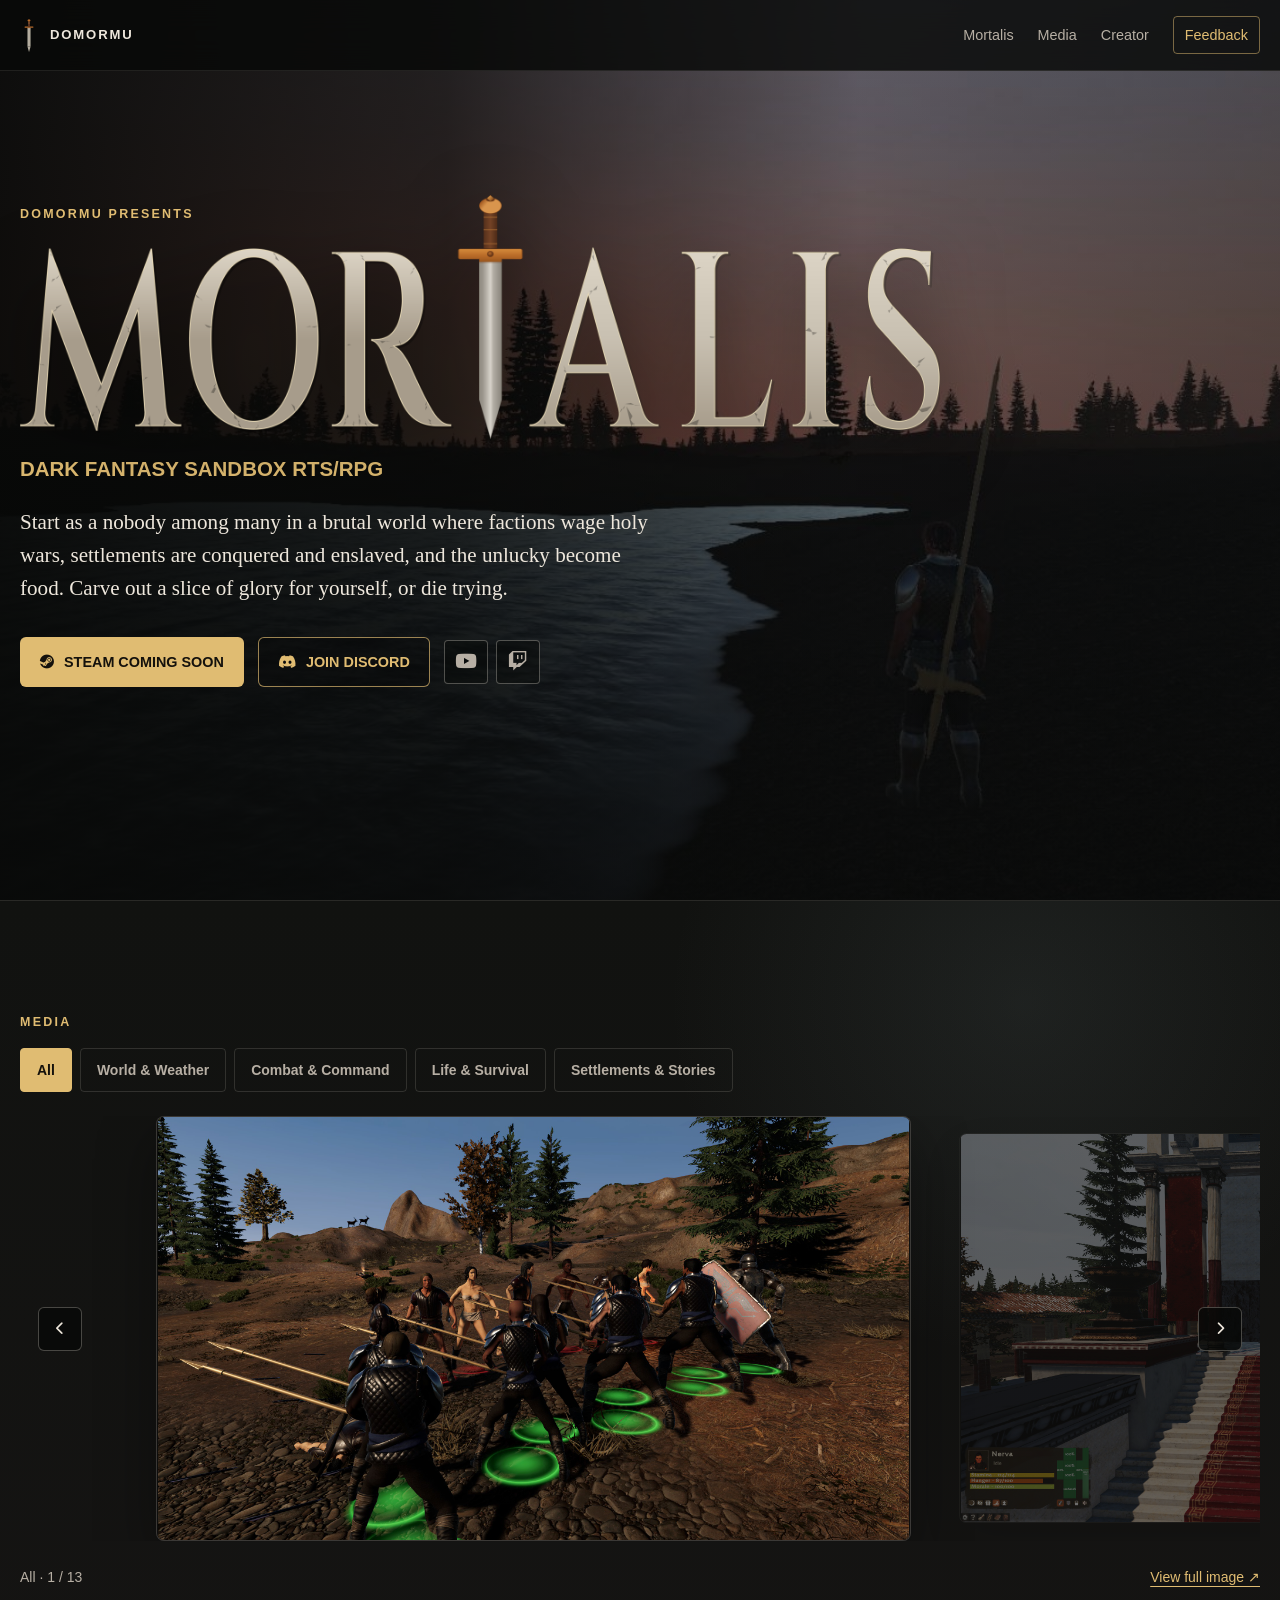
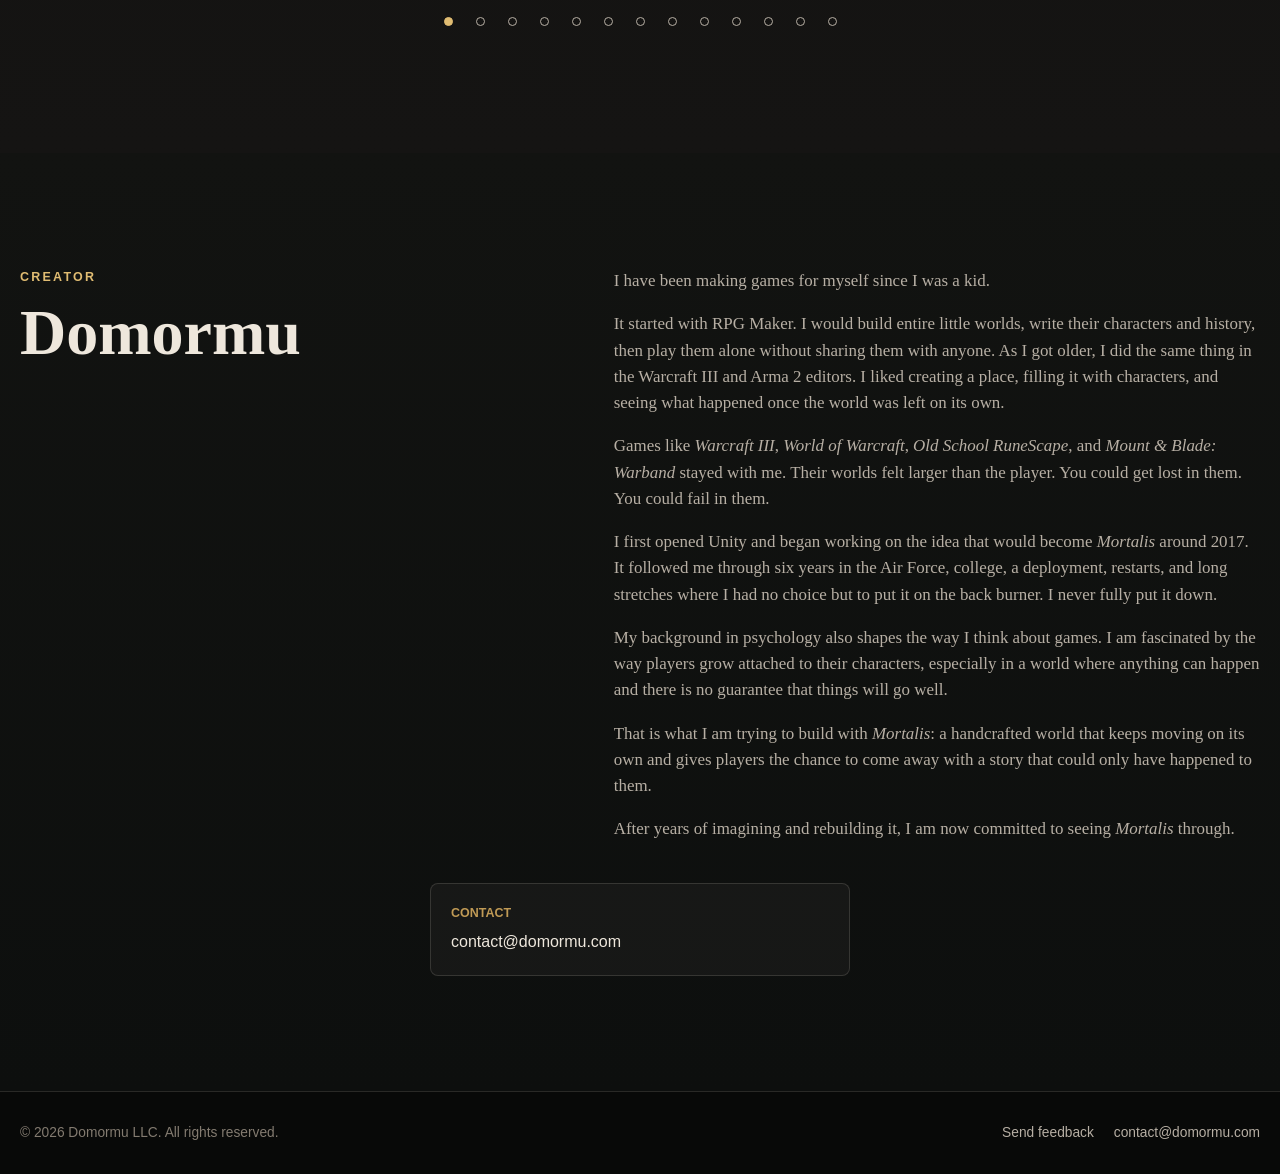
==== commit 236ba946: "Move secondary social icons into hero and simplify navigation" ====
--- a/index.html
+++ b/index.html
@@ -22,7 +22,7 @@
 
     <title>Mortalis | Dark Fantasy Sandbox RTS/RPG by Domormu</title>
 
-    <link rel="stylesheet" href="style.css?v=social-20261030">
+    <link rel="stylesheet" href="style.css?v=hero-cleanup-20261030">
     <script src="media-carousel.js?v=media-20260907" defer></script>
     <link rel="stylesheet" href="https://cdnjs.cloudflare.com/ajax/libs/font-awesome/6.5.2/css/all.min.css">
 
@@ -54,7 +54,6 @@
             <nav class="site-nav" aria-label="Primary navigation">
                 <a href="#about">Mortalis</a>
                 <a href="#media">Media</a>
-                <a href="#community">Community</a>
                 <a href="#creator">Creator</a>
                 <a class="nav-feedback" href="/feedback/">Feedback</a>
             </nav>
@@ -95,9 +94,16 @@
                             <i class="fa-brands fa-discord" aria-hidden="true"></i>
                             Join Discord
                         </a>
+                        <span class="hero-social-links">
+                            <a class="hero-social" href="https://www.youtube.com/@Domormu" target="_blank" rel="noopener noreferrer" aria-label="Domormu on YouTube (opens in a new tab)" title="YouTube">
+                                <i class="fa-brands fa-youtube" aria-hidden="true"></i>
+                            </a>
+                            <a class="hero-social" href="https://www.twitch.tv/domormu" target="_blank" rel="noopener noreferrer" aria-label="Domormu on Twitch (opens in a new tab)" title="Twitch">
+                                <i class="fa-brands fa-twitch" aria-hidden="true"></i>
+                            </a>
+                        </span>
                     </div>
 
-                    <p class="hero-meta">A solo-developed dark fantasy open-world RTS/RPG for PC.</p>
                 </div>
             </div>
         </section>
@@ -197,23 +203,6 @@
             </div>
         </section>
 
-        <section id="community" class="community-section" aria-labelledby="community-title">
-            <div class="container community-strip">
-                <h2 id="community-title">Follow Mortalis</h2>
-                <nav class="community-links" aria-label="Follow Mortalis">
-                    <a href="https://discord.gg/8gwk2HYz9w" target="_blank" rel="noopener noreferrer" class="community-link community-link-primary">
-                        <i class="fa-brands fa-discord" aria-hidden="true"></i><span>Discord</span>
-                    </a>
-                    <a href="https://www.youtube.com/@Domormu" target="_blank" rel="noopener noreferrer" class="community-link">
-                        <i class="fa-brands fa-youtube" aria-hidden="true"></i><span>YouTube</span>
-                    </a>
-                    <a href="https://www.twitch.tv/domormu" target="_blank" rel="noopener noreferrer" class="community-link">
-                        <i class="fa-brands fa-twitch" aria-hidden="true"></i><span>Twitch</span>
-                    </a>
-                </nav>
-            </div>
-        </section>
-
         <section id="creator" class="section creator-section">
             <div class="container split">
                 <div>
@@ -284,3 +273,4 @@
 
 
 
+
--- a/style.css
+++ b/style.css
@@ -250,7 +250,39 @@
     display: flex;
     flex-wrap: wrap;
     gap: 14px;
-    margin-bottom: 28px;
+    margin-bottom: 0;
+    align-items: center;
+}
+
+
+.hero-social-links {
+    display: inline-flex;
+    flex: 0 0 auto;
+    align-items: center;
+    gap: 8px;
+}
+.hero-social {
+    display: inline-grid;
+    place-items: center;
+    width: 44px;
+    height: 44px;
+    flex: 0 0 44px;
+    border: 1px solid rgba(238, 231, 220, 0.3);
+    border-radius: 4px;
+    background: rgba(8, 9, 8, 0.45);
+    color: var(--muted);
+    font-size: 1.2rem;
+    text-decoration: none;
+}
+.hero-social:hover,
+.hero-social:focus-visible {
+    color: var(--text);
+    border-color: var(--brass-bright);
+    background: rgba(8, 9, 8, 0.8);
+}
+.hero-social:focus-visible {
+    outline: 2px solid var(--brass-bright);
+    outline-offset: 4px;
 }
 
 .button {
@@ -284,15 +316,6 @@
     border-color: rgba(224, 188, 114, 0.68);
     color: var(--brass-bright);
     background: rgba(8, 9, 8, 0.3);
-}
-
-.hero-meta {
-    max-width: 650px;
-    margin: 0;
-    color: var(--muted);
-    font-family: Arial, Helvetica, sans-serif;
-    font-size: 0.9rem;
-    line-height: 1.65;
 }
 
 .section {
@@ -569,66 +592,6 @@
     }
 }
 
-.community-section {
-    padding: 22px 0;
-    border-top: 1px solid var(--line);
-    border-bottom: 1px solid var(--line);
-    background: #111210;
-}
-
-.community-strip {
-    display: flex;
-    align-items: center;
-    justify-content: space-between;
-    flex-wrap: wrap;
-    gap: 12px 32px;
-}
-
-.community-strip h2 {
-    margin: 0;
-    font-family: Georgia, "Times New Roman", serif;
-    font-size: 1.2rem;
-    font-weight: 400;
-    line-height: 1.5;
-}
-
-.community-links {
-    display: flex;
-    flex-wrap: wrap;
-    align-items: center;
-    gap: 4px 26px;
-}
-
-.community-link {
-    display: inline-flex;
-    align-items: center;
-    gap: 9px;
-    min-height: 44px;
-    color: var(--muted);
-    font-family: Arial, Helvetica, sans-serif;
-    font-size: 0.9rem;
-    text-decoration: none;
-}
-
-.community-link i {
-    width: 20px;
-    text-align: center;
-    font-size: 1.1rem;
-}
-
-.community-link-primary { color: var(--brass-bright); }
-.community-link:hover,
-.community-link:focus-visible { color: var(--text); text-decoration: underline; text-underline-offset: 5px; }
-.community-link:focus-visible { outline: 2px solid var(--brass-bright); outline-offset: 4px; }
-.community-link:hover .fa-discord { color: #8b91ff; }
-.community-link:hover .fa-youtube { color: #ff5147; }
-.community-link:hover .fa-twitch { color: #b38aff; }
-
-@media (max-width: 720px) {
-    .community-strip { flex-direction: column; align-items: flex-start; gap: 8px; }
-    .community-links { gap: 4px 22px; }
-}
-
 .creator-section {
     background:
         linear-gradient(180deg, #121311, #0d0f0e);
@@ -994,3 +957,4 @@
 }
 
 
+
